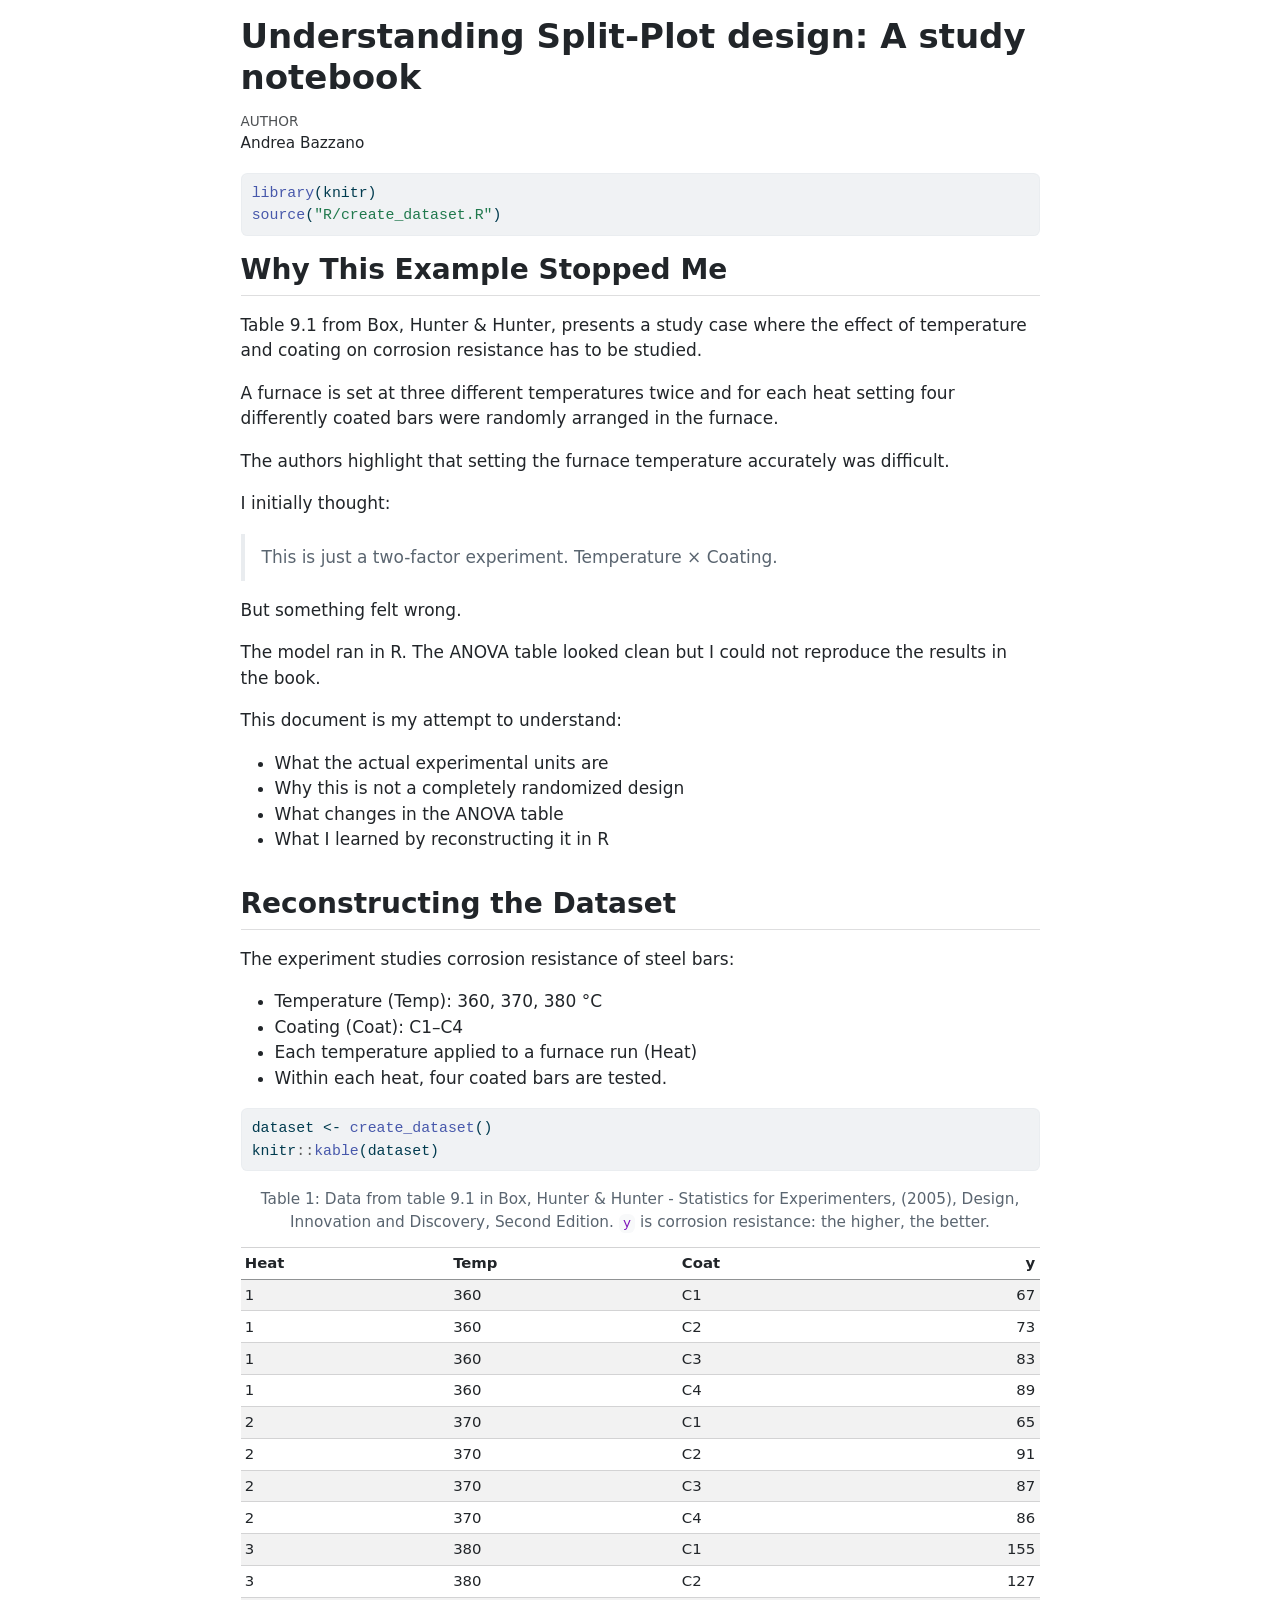
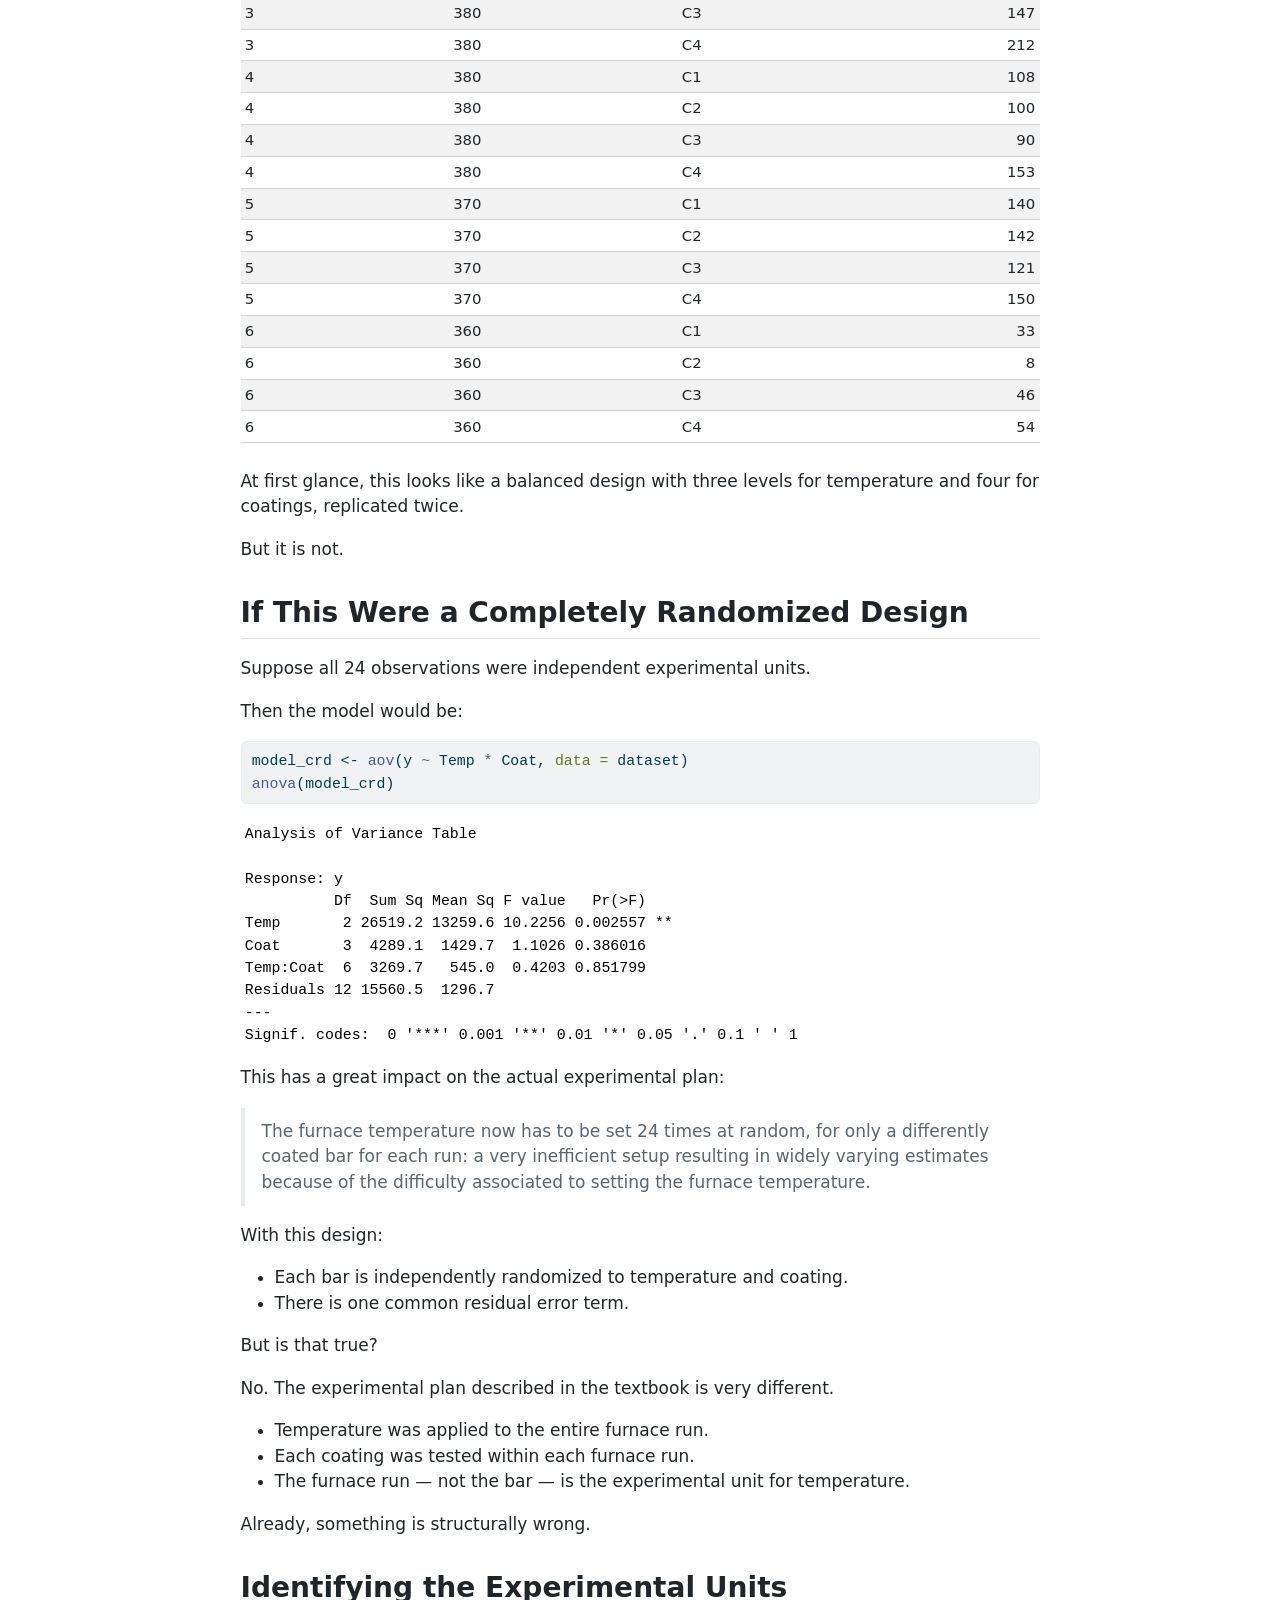
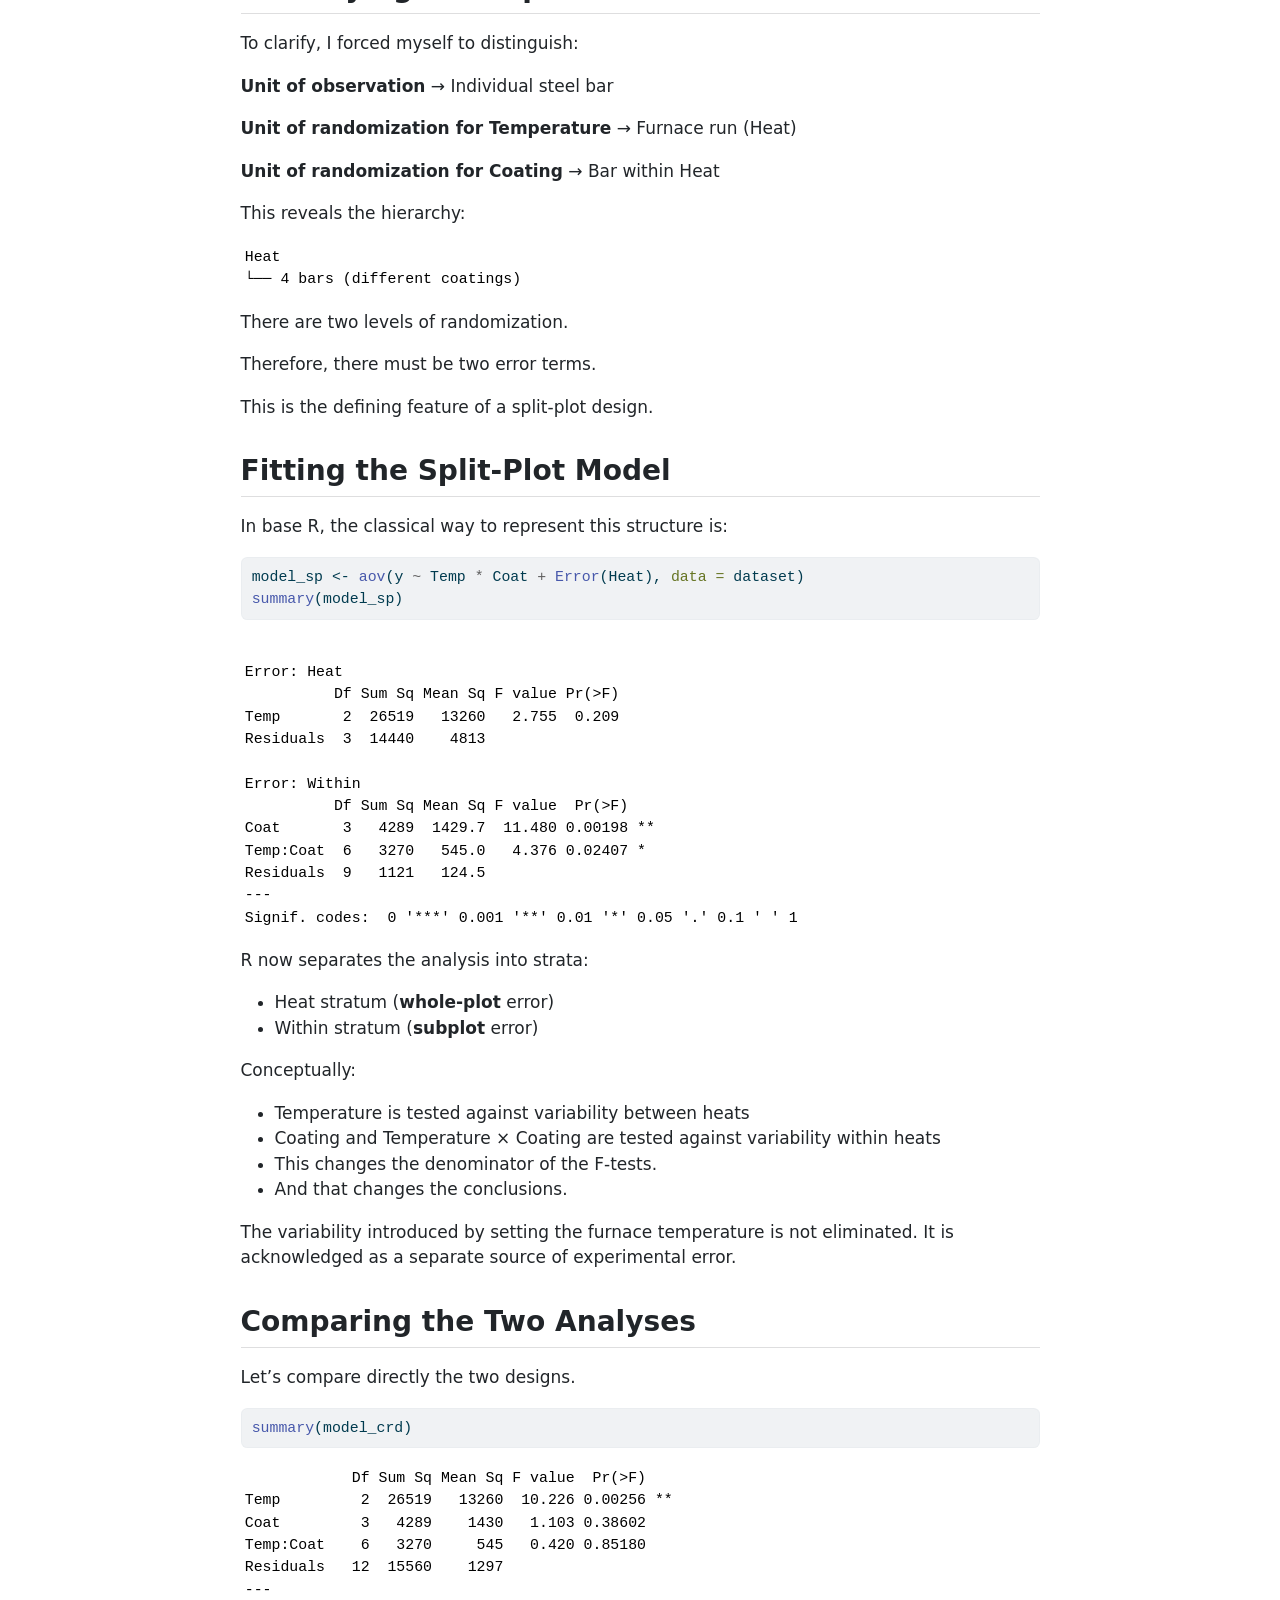
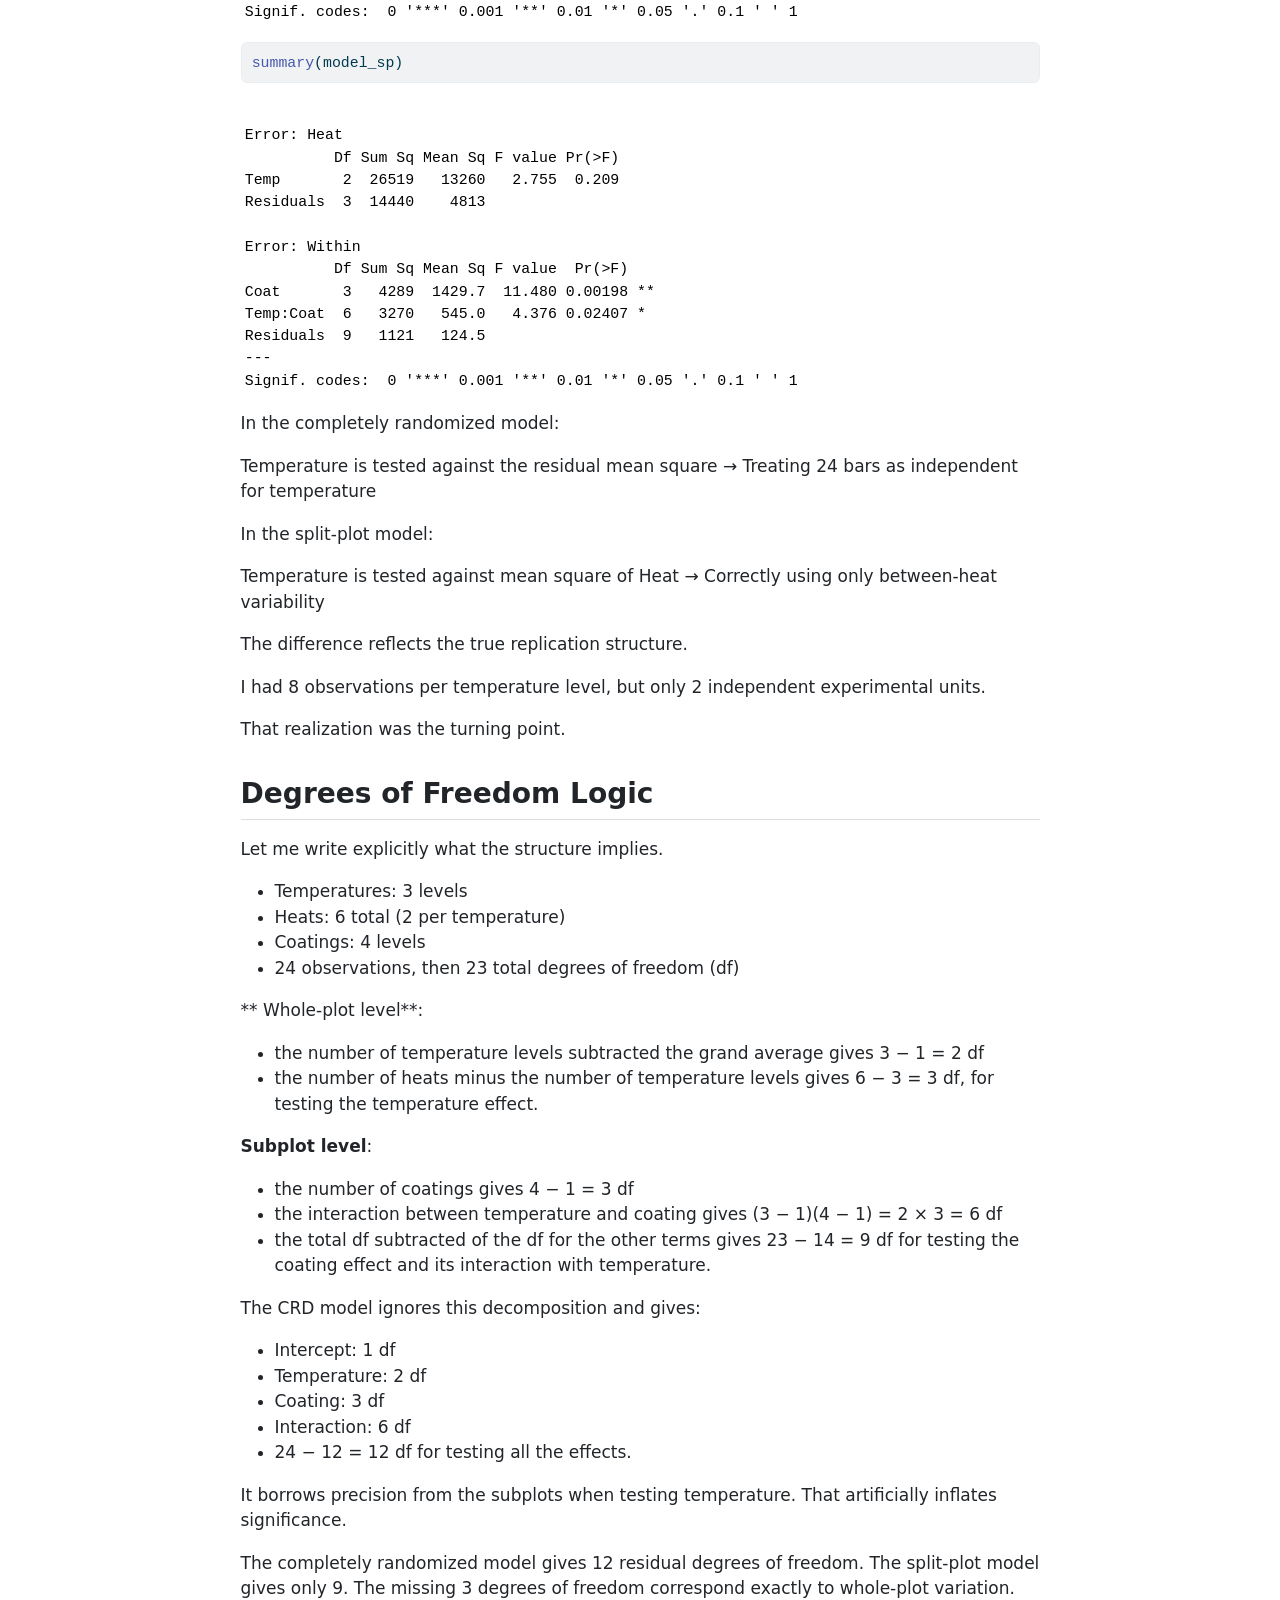
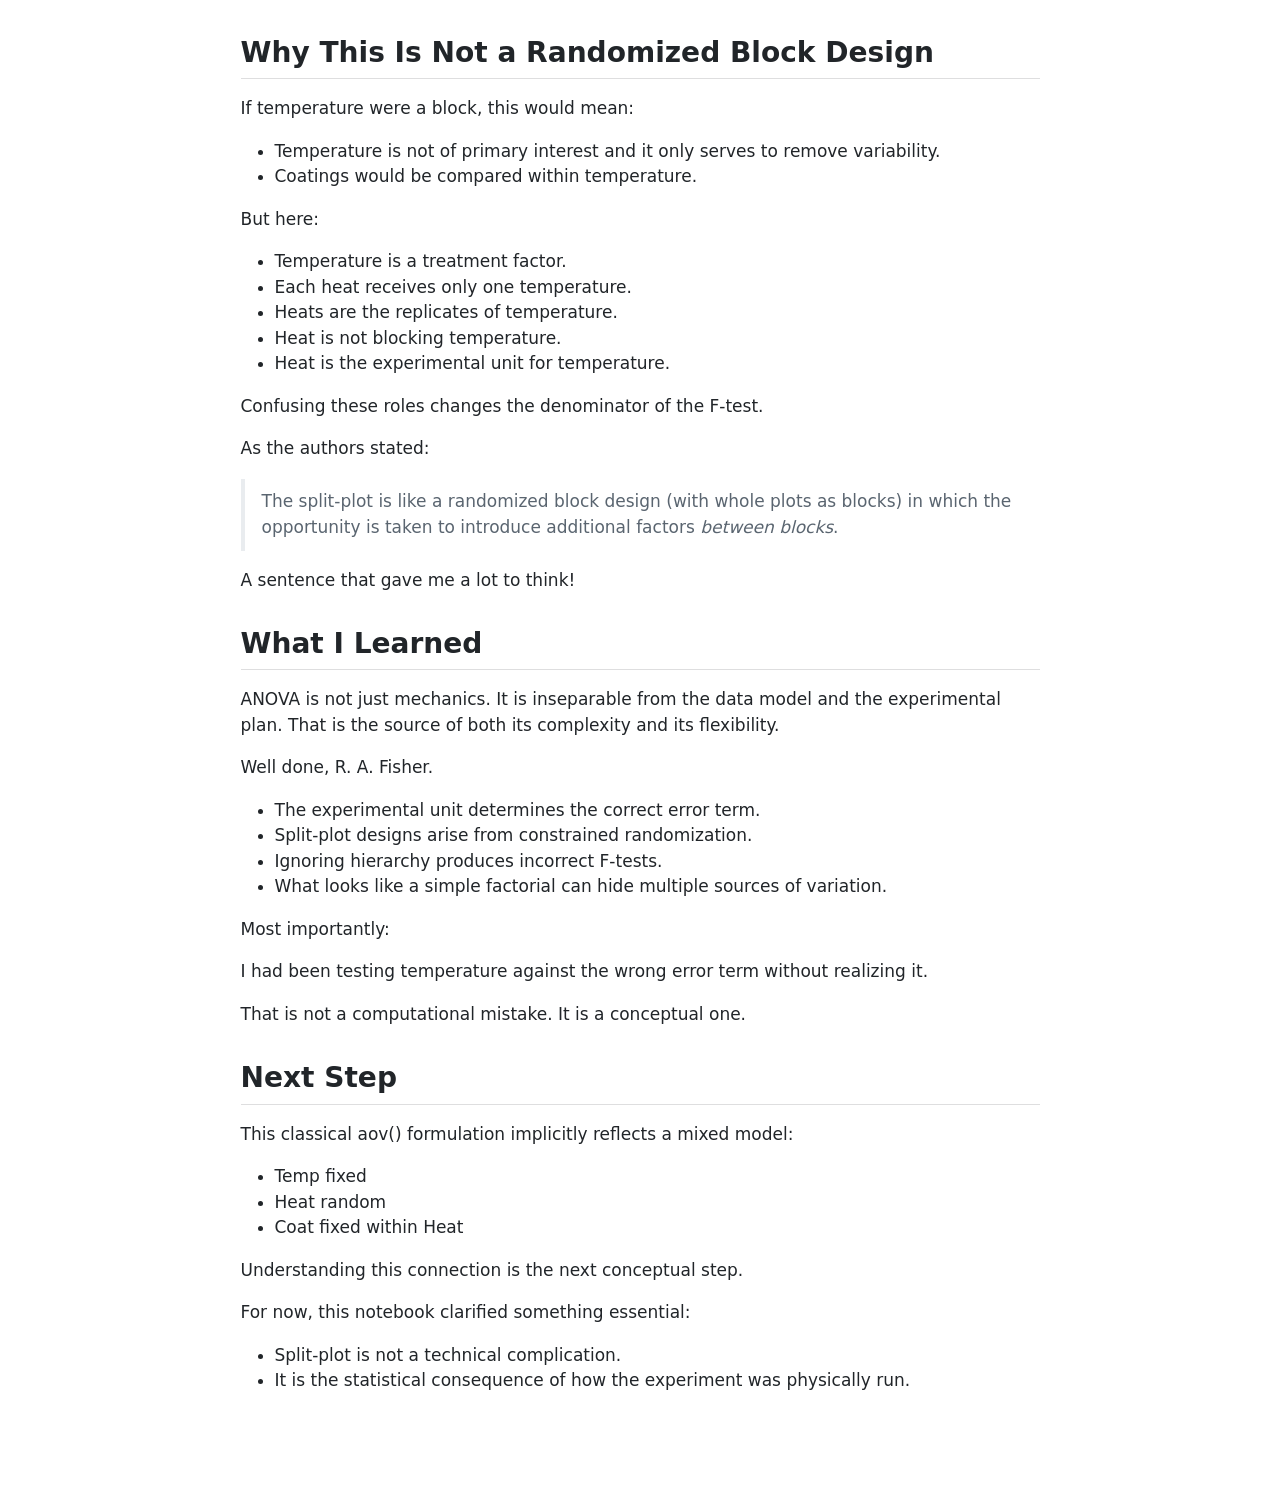
==== report.html @ 1a8d93b0 "Built site for gh-pages" ====
<!DOCTYPE html>
<html xmlns="http://www.w3.org/1999/xhtml" lang="en" xml:lang="en"><head>

<meta charset="utf-8">
<meta name="generator" content="quarto-1.7.32">

<meta name="viewport" content="width=device-width, initial-scale=1.0, user-scalable=yes">

<meta name="author" content="Andrea Bazzano">

<title>Understanding Split-Plot design: A study notebook</title>
<style>
code{white-space: pre-wrap;}
span.smallcaps{font-variant: small-caps;}
div.columns{display: flex; gap: min(4vw, 1.5em);}
div.column{flex: auto; overflow-x: auto;}
div.hanging-indent{margin-left: 1.5em; text-indent: -1.5em;}
ul.task-list{list-style: none;}
ul.task-list li input[type="checkbox"] {
  width: 0.8em;
  margin: 0 0.8em 0.2em -1em; /* quarto-specific, see https://github.com/quarto-dev/quarto-cli/issues/4556 */ 
  vertical-align: middle;
}
/* CSS for syntax highlighting */
html { -webkit-text-size-adjust: 100%; }
pre > code.sourceCode { white-space: pre; position: relative; }
pre > code.sourceCode > span { display: inline-block; line-height: 1.25; }
pre > code.sourceCode > span:empty { height: 1.2em; }
.sourceCode { overflow: visible; }
code.sourceCode > span { color: inherit; text-decoration: inherit; }
div.sourceCode { margin: 1em 0; }
pre.sourceCode { margin: 0; }
@media screen {
div.sourceCode { overflow: auto; }
}
@media print {
pre > code.sourceCode { white-space: pre-wrap; }
pre > code.sourceCode > span { text-indent: -5em; padding-left: 5em; }
}
pre.numberSource code
  { counter-reset: source-line 0; }
pre.numberSource code > span
  { position: relative; left: -4em; counter-increment: source-line; }
pre.numberSource code > span > a:first-child::before
  { content: counter(source-line);
    position: relative; left: -1em; text-align: right; vertical-align: baseline;
    border: none; display: inline-block;
    -webkit-touch-callout: none; -webkit-user-select: none;
    -khtml-user-select: none; -moz-user-select: none;
    -ms-user-select: none; user-select: none;
    padding: 0 4px; width: 4em;
  }
pre.numberSource { margin-left: 3em;  padding-left: 4px; }
div.sourceCode
  {   }
@media screen {
pre > code.sourceCode > span > a:first-child::before { text-decoration: underline; }
}
</style>


<script src="report_files/libs/clipboard/clipboard.min.js"></script>
<script src="report_files/libs/quarto-html/quarto.js" type="module"></script>
<script src="report_files/libs/quarto-html/tabsets/tabsets.js" type="module"></script>
<script src="report_files/libs/quarto-html/popper.min.js"></script>
<script src="report_files/libs/quarto-html/tippy.umd.min.js"></script>
<script src="report_files/libs/quarto-html/anchor.min.js"></script>
<link href="report_files/libs/quarto-html/tippy.css" rel="stylesheet">
<link href="report_files/libs/quarto-html/quarto-syntax-highlighting-37eea08aefeeee20ff55810ff984fec1.css" rel="stylesheet" id="quarto-text-highlighting-styles">
<script src="report_files/libs/bootstrap/bootstrap.min.js"></script>
<link href="report_files/libs/bootstrap/bootstrap-icons.css" rel="stylesheet">
<link href="report_files/libs/bootstrap/bootstrap-2d73af08e50191c404607600e6e0cdff.min.css" rel="stylesheet" append-hash="true" id="quarto-bootstrap" data-mode="light">


</head>

<body class="fullcontent quarto-light">

<div id="quarto-content" class="page-columns page-rows-contents page-layout-article">

<main class="content" id="quarto-document-content">

<header id="title-block-header" class="quarto-title-block default">
<div class="quarto-title">
<h1 class="title">Understanding Split-Plot design: A study notebook</h1>
</div>



<div class="quarto-title-meta">

    <div>
    <div class="quarto-title-meta-heading">Author</div>
    <div class="quarto-title-meta-contents">
             <p>Andrea Bazzano </p>
          </div>
  </div>
    
  
    
  </div>
  


</header>


<div class="cell">
<div class="sourceCode cell-code" id="cb1"><pre class="sourceCode r code-with-copy"><code class="sourceCode r"><span id="cb1-1"><a href="#cb1-1" aria-hidden="true" tabindex="-1"></a><span class="fu">library</span>(knitr)</span>
<span id="cb1-2"><a href="#cb1-2" aria-hidden="true" tabindex="-1"></a><span class="fu">source</span>(<span class="st">"R/create_dataset.R"</span>)</span></code><button title="Copy to Clipboard" class="code-copy-button"><i class="bi"></i></button></pre></div>
</div>
<section id="why-this-example-stopped-me" class="level2">
<h2 class="anchored" data-anchor-id="why-this-example-stopped-me">Why This Example Stopped Me</h2>
<p>Table 9.1 from Box, Hunter &amp; Hunter, presents a study case where the effect of temperature and coating on corrosion resistance has to be studied.</p>
<p>A furnace is set at three different temperatures twice and for each heat setting four differently coated bars were randomly arranged in the furnace.</p>
<p>The authors highlight that setting the furnace temperature accurately was difficult.</p>
<p>I initially thought:</p>
<blockquote class="blockquote">
<p>This is just a two-factor experiment. Temperature × Coating.</p>
</blockquote>
<p>But something felt wrong.</p>
<p>The model ran in R. The ANOVA table looked clean but I could not reproduce the results in the book.</p>
<p>This document is my attempt to understand:</p>
<ul>
<li>What the actual experimental units are</li>
<li>Why this is not a completely randomized design</li>
<li>What changes in the ANOVA table</li>
<li>What I learned by reconstructing it in R</li>
</ul>
</section>
<section id="reconstructing-the-dataset" class="level2">
<h2 class="anchored" data-anchor-id="reconstructing-the-dataset">Reconstructing the Dataset</h2>
<p>The experiment studies corrosion resistance of steel bars:</p>
<ul>
<li>Temperature (Temp): 360, 370, 380 °C</li>
<li>Coating (Coat): C1–C4</li>
<li>Each temperature applied to a furnace run (Heat)</li>
<li>Within each heat, four coated bars are tested.</li>
</ul>
<div class="cell">
<div class="sourceCode cell-code" id="cb2"><pre class="sourceCode r code-with-copy"><code class="sourceCode r"><span id="cb2-1"><a href="#cb2-1" aria-hidden="true" tabindex="-1"></a>dataset <span class="ot">&lt;-</span> <span class="fu">create_dataset</span>()</span>
<span id="cb2-2"><a href="#cb2-2" aria-hidden="true" tabindex="-1"></a>knitr<span class="sc">::</span><span class="fu">kable</span>(dataset)</span></code><button title="Copy to Clipboard" class="code-copy-button"><i class="bi"></i></button></pre></div>
<div id="tbl-dataset" class="cell quarto-float quarto-figure quarto-figure-center anchored">
<figure class="quarto-float quarto-float-tbl figure">
<figcaption class="quarto-float-caption-top quarto-float-caption quarto-float-tbl" id="tbl-dataset-caption-0ceaefa1-69ba-4598-a22c-09a6ac19f8ca">
Table&nbsp;1: Data from table 9.1 in Box, Hunter &amp; Hunter - Statistics for Experimenters, (2005), Design, Innovation and Discovery, Second Edition. <code>y</code> is corrosion resistance: the higher, the better.
</figcaption>
<div aria-describedby="tbl-dataset-caption-0ceaefa1-69ba-4598-a22c-09a6ac19f8ca">
<div class="cell-output-display">
<table class="do-not-create-environment cell caption-top table table-sm table-striped small">
<thead>
<tr class="header">
<th style="text-align: left;">Heat</th>
<th style="text-align: left;">Temp</th>
<th style="text-align: left;">Coat</th>
<th style="text-align: right;">y</th>
</tr>
</thead>
<tbody>
<tr class="odd">
<td style="text-align: left;">1</td>
<td style="text-align: left;">360</td>
<td style="text-align: left;">C1</td>
<td style="text-align: right;">67</td>
</tr>
<tr class="even">
<td style="text-align: left;">1</td>
<td style="text-align: left;">360</td>
<td style="text-align: left;">C2</td>
<td style="text-align: right;">73</td>
</tr>
<tr class="odd">
<td style="text-align: left;">1</td>
<td style="text-align: left;">360</td>
<td style="text-align: left;">C3</td>
<td style="text-align: right;">83</td>
</tr>
<tr class="even">
<td style="text-align: left;">1</td>
<td style="text-align: left;">360</td>
<td style="text-align: left;">C4</td>
<td style="text-align: right;">89</td>
</tr>
<tr class="odd">
<td style="text-align: left;">2</td>
<td style="text-align: left;">370</td>
<td style="text-align: left;">C1</td>
<td style="text-align: right;">65</td>
</tr>
<tr class="even">
<td style="text-align: left;">2</td>
<td style="text-align: left;">370</td>
<td style="text-align: left;">C2</td>
<td style="text-align: right;">91</td>
</tr>
<tr class="odd">
<td style="text-align: left;">2</td>
<td style="text-align: left;">370</td>
<td style="text-align: left;">C3</td>
<td style="text-align: right;">87</td>
</tr>
<tr class="even">
<td style="text-align: left;">2</td>
<td style="text-align: left;">370</td>
<td style="text-align: left;">C4</td>
<td style="text-align: right;">86</td>
</tr>
<tr class="odd">
<td style="text-align: left;">3</td>
<td style="text-align: left;">380</td>
<td style="text-align: left;">C1</td>
<td style="text-align: right;">155</td>
</tr>
<tr class="even">
<td style="text-align: left;">3</td>
<td style="text-align: left;">380</td>
<td style="text-align: left;">C2</td>
<td style="text-align: right;">127</td>
</tr>
<tr class="odd">
<td style="text-align: left;">3</td>
<td style="text-align: left;">380</td>
<td style="text-align: left;">C3</td>
<td style="text-align: right;">147</td>
</tr>
<tr class="even">
<td style="text-align: left;">3</td>
<td style="text-align: left;">380</td>
<td style="text-align: left;">C4</td>
<td style="text-align: right;">212</td>
</tr>
<tr class="odd">
<td style="text-align: left;">4</td>
<td style="text-align: left;">380</td>
<td style="text-align: left;">C1</td>
<td style="text-align: right;">108</td>
</tr>
<tr class="even">
<td style="text-align: left;">4</td>
<td style="text-align: left;">380</td>
<td style="text-align: left;">C2</td>
<td style="text-align: right;">100</td>
</tr>
<tr class="odd">
<td style="text-align: left;">4</td>
<td style="text-align: left;">380</td>
<td style="text-align: left;">C3</td>
<td style="text-align: right;">90</td>
</tr>
<tr class="even">
<td style="text-align: left;">4</td>
<td style="text-align: left;">380</td>
<td style="text-align: left;">C4</td>
<td style="text-align: right;">153</td>
</tr>
<tr class="odd">
<td style="text-align: left;">5</td>
<td style="text-align: left;">370</td>
<td style="text-align: left;">C1</td>
<td style="text-align: right;">140</td>
</tr>
<tr class="even">
<td style="text-align: left;">5</td>
<td style="text-align: left;">370</td>
<td style="text-align: left;">C2</td>
<td style="text-align: right;">142</td>
</tr>
<tr class="odd">
<td style="text-align: left;">5</td>
<td style="text-align: left;">370</td>
<td style="text-align: left;">C3</td>
<td style="text-align: right;">121</td>
</tr>
<tr class="even">
<td style="text-align: left;">5</td>
<td style="text-align: left;">370</td>
<td style="text-align: left;">C4</td>
<td style="text-align: right;">150</td>
</tr>
<tr class="odd">
<td style="text-align: left;">6</td>
<td style="text-align: left;">360</td>
<td style="text-align: left;">C1</td>
<td style="text-align: right;">33</td>
</tr>
<tr class="even">
<td style="text-align: left;">6</td>
<td style="text-align: left;">360</td>
<td style="text-align: left;">C2</td>
<td style="text-align: right;">8</td>
</tr>
<tr class="odd">
<td style="text-align: left;">6</td>
<td style="text-align: left;">360</td>
<td style="text-align: left;">C3</td>
<td style="text-align: right;">46</td>
</tr>
<tr class="even">
<td style="text-align: left;">6</td>
<td style="text-align: left;">360</td>
<td style="text-align: left;">C4</td>
<td style="text-align: right;">54</td>
</tr>
</tbody>
</table>
</div>
</div>
</figure>
</div>
</div>
<p>At first glance, this looks like a balanced design with three levels for temperature and four for coatings, replicated twice.</p>
<p>But it is not.</p>
</section>
<section id="if-this-were-a-completely-randomized-design" class="level2">
<h2 class="anchored" data-anchor-id="if-this-were-a-completely-randomized-design">If This Were a Completely Randomized Design</h2>
<p>Suppose all 24 observations were independent experimental units.</p>
<p>Then the model would be:</p>
<div class="cell">
<div class="sourceCode cell-code" id="cb3"><pre class="sourceCode r code-with-copy"><code class="sourceCode r"><span id="cb3-1"><a href="#cb3-1" aria-hidden="true" tabindex="-1"></a>model_crd <span class="ot">&lt;-</span> <span class="fu">aov</span>(y <span class="sc">~</span> Temp <span class="sc">*</span> Coat, <span class="at">data =</span> dataset)</span>
<span id="cb3-2"><a href="#cb3-2" aria-hidden="true" tabindex="-1"></a><span class="fu">anova</span>(model_crd)</span></code><button title="Copy to Clipboard" class="code-copy-button"><i class="bi"></i></button></pre></div>
<div class="cell-output cell-output-stdout">
<pre><code>Analysis of Variance Table

Response: y
          Df  Sum Sq Mean Sq F value   Pr(&gt;F)   
Temp       2 26519.2 13259.6 10.2256 0.002557 **
Coat       3  4289.1  1429.7  1.1026 0.386016   
Temp:Coat  6  3269.7   545.0  0.4203 0.851799   
Residuals 12 15560.5  1296.7                    
---
Signif. codes:  0 '***' 0.001 '**' 0.01 '*' 0.05 '.' 0.1 ' ' 1</code></pre>
</div>
</div>
<p>This has a great impact on the actual experimental plan:</p>
<blockquote class="blockquote">
<p>The furnace temperature now has to be set 24 times at random, for only a differently coated bar for each run: a very inefficient setup resulting in widely varying estimates because of the difficulty associated to setting the furnace temperature.</p>
</blockquote>
<p>With this design:</p>
<ul>
<li>Each bar is independently randomized to temperature and coating.</li>
<li>There is one common residual error term.</li>
</ul>
<p>But is that true?</p>
<p>No.&nbsp;The experimental plan described in the textbook is very different.</p>
<ul>
<li>Temperature was applied to the entire furnace run.</li>
<li>Each coating was tested within each furnace run.</li>
<li>The furnace run — not the bar — is the experimental unit for temperature.</li>
</ul>
<p>Already, something is structurally wrong.</p>
</section>
<section id="identifying-the-experimental-units" class="level2">
<h2 class="anchored" data-anchor-id="identifying-the-experimental-units">Identifying the Experimental Units</h2>
<p>To clarify, I forced myself to distinguish:</p>
<p><strong>Unit of observation</strong> → Individual steel bar</p>
<p><strong>Unit of randomization for Temperature</strong> → Furnace run (Heat)</p>
<p><strong>Unit of randomization for Coating</strong> → Bar within Heat</p>
<p>This reveals the hierarchy:</p>
<pre><code>Heat
└── 4 bars (different coatings)</code></pre>
<p>There are two levels of randomization.</p>
<p>Therefore, there must be two error terms.</p>
<p>This is the defining feature of a split-plot design.</p>
</section>
<section id="fitting-the-split-plot-model" class="level2">
<h2 class="anchored" data-anchor-id="fitting-the-split-plot-model">Fitting the Split-Plot Model</h2>
<p>In base R, the classical way to represent this structure is:</p>
<div class="cell">
<div class="sourceCode cell-code" id="cb6"><pre class="sourceCode r code-with-copy"><code class="sourceCode r"><span id="cb6-1"><a href="#cb6-1" aria-hidden="true" tabindex="-1"></a>model_sp <span class="ot">&lt;-</span> <span class="fu">aov</span>(y <span class="sc">~</span> Temp <span class="sc">*</span> Coat <span class="sc">+</span> <span class="fu">Error</span>(Heat), <span class="at">data =</span> dataset)</span>
<span id="cb6-2"><a href="#cb6-2" aria-hidden="true" tabindex="-1"></a><span class="fu">summary</span>(model_sp)</span></code><button title="Copy to Clipboard" class="code-copy-button"><i class="bi"></i></button></pre></div>
<div class="cell-output cell-output-stdout">
<pre><code>
Error: Heat
          Df Sum Sq Mean Sq F value Pr(&gt;F)
Temp       2  26519   13260   2.755  0.209
Residuals  3  14440    4813               

Error: Within
          Df Sum Sq Mean Sq F value  Pr(&gt;F)   
Coat       3   4289  1429.7  11.480 0.00198 **
Temp:Coat  6   3270   545.0   4.376 0.02407 * 
Residuals  9   1121   124.5                   
---
Signif. codes:  0 '***' 0.001 '**' 0.01 '*' 0.05 '.' 0.1 ' ' 1</code></pre>
</div>
</div>
<p>R now separates the analysis into strata:</p>
<ul>
<li>Heat stratum (<strong>whole-plot</strong> error)</li>
<li>Within stratum (<strong>subplot</strong> error)</li>
</ul>
<p>Conceptually:</p>
<ul>
<li>Temperature is tested against variability between heats</li>
<li>Coating and Temperature × Coating are tested against variability within heats</li>
<li>This changes the denominator of the F-tests.</li>
<li>And that changes the conclusions.</li>
</ul>
<p>The variability introduced by setting the furnace temperature is not eliminated. It is acknowledged as a separate source of experimental error.</p>
</section>
<section id="comparing-the-two-analyses" class="level2">
<h2 class="anchored" data-anchor-id="comparing-the-two-analyses">Comparing the Two Analyses</h2>
<p>Let’s compare directly the two designs.</p>
<div class="cell">
<div class="sourceCode cell-code" id="cb8"><pre class="sourceCode r code-with-copy"><code class="sourceCode r"><span id="cb8-1"><a href="#cb8-1" aria-hidden="true" tabindex="-1"></a><span class="fu">summary</span>(model_crd)</span></code><button title="Copy to Clipboard" class="code-copy-button"><i class="bi"></i></button></pre></div>
<div class="cell-output cell-output-stdout">
<pre><code>            Df Sum Sq Mean Sq F value  Pr(&gt;F)   
Temp         2  26519   13260  10.226 0.00256 **
Coat         3   4289    1430   1.103 0.38602   
Temp:Coat    6   3270     545   0.420 0.85180   
Residuals   12  15560    1297                   
---
Signif. codes:  0 '***' 0.001 '**' 0.01 '*' 0.05 '.' 0.1 ' ' 1</code></pre>
</div>
<div class="sourceCode cell-code" id="cb10"><pre class="sourceCode r code-with-copy"><code class="sourceCode r"><span id="cb10-1"><a href="#cb10-1" aria-hidden="true" tabindex="-1"></a><span class="fu">summary</span>(model_sp)</span></code><button title="Copy to Clipboard" class="code-copy-button"><i class="bi"></i></button></pre></div>
<div class="cell-output cell-output-stdout">
<pre><code>
Error: Heat
          Df Sum Sq Mean Sq F value Pr(&gt;F)
Temp       2  26519   13260   2.755  0.209
Residuals  3  14440    4813               

Error: Within
          Df Sum Sq Mean Sq F value  Pr(&gt;F)   
Coat       3   4289  1429.7  11.480 0.00198 **
Temp:Coat  6   3270   545.0   4.376 0.02407 * 
Residuals  9   1121   124.5                   
---
Signif. codes:  0 '***' 0.001 '**' 0.01 '*' 0.05 '.' 0.1 ' ' 1</code></pre>
</div>
</div>
<p>In the completely randomized model:</p>
<p>Temperature is tested against the residual mean square → Treating 24 bars as independent for temperature</p>
<p>In the split-plot model:</p>
<p>Temperature is tested against mean square of Heat → Correctly using only between-heat variability</p>
<p>The difference reflects the true replication structure.</p>
<p>I had 8 observations per temperature level, but only 2 independent experimental units.</p>
<p>That realization was the turning point.</p>
</section>
<section id="degrees-of-freedom-logic" class="level2">
<h2 class="anchored" data-anchor-id="degrees-of-freedom-logic">Degrees of Freedom Logic</h2>
<p>Let me write explicitly what the structure implies.</p>
<ul>
<li>Temperatures: 3 levels</li>
<li>Heats: 6 total (2 per temperature)</li>
<li>Coatings: 4 levels</li>
<li>24 observations, then 23 total degrees of freedom (df)</li>
</ul>
<p>** Whole-plot level**:</p>
<ul>
<li>the number of temperature levels subtracted the grand average gives 3 − 1 = 2 df</li>
<li>the number of heats minus the number of temperature levels gives 6 − 3 = 3 df, for testing the temperature effect.</li>
</ul>
<p><strong>Subplot level</strong>:</p>
<ul>
<li>the number of coatings gives 4 − 1 = 3 df</li>
<li>the interaction between temperature and coating gives (3 − 1)(4 − 1) = 2 × 3 = 6 df</li>
<li>the total df subtracted of the df for the other terms gives 23 − 14 = 9 df for testing the coating effect and its interaction with temperature.</li>
</ul>
<p>The CRD model ignores this decomposition and gives:</p>
<ul>
<li>Intercept: 1 df</li>
<li>Temperature: 2 df</li>
<li>Coating: 3 df</li>
<li>Interaction: 6 df</li>
<li>24 − 12 = 12 df for testing all the effects.</li>
</ul>
<p>It borrows precision from the subplots when testing temperature. That artificially inflates significance.</p>
<p>The completely randomized model gives 12 residual degrees of freedom. The split-plot model gives only 9. The missing 3 degrees of freedom correspond exactly to whole-plot variation.</p>
</section>
<section id="why-this-is-not-a-randomized-block-design" class="level2">
<h2 class="anchored" data-anchor-id="why-this-is-not-a-randomized-block-design">Why This Is Not a Randomized Block Design</h2>
<p>If temperature were a block, this would mean:</p>
<ul>
<li>Temperature is not of primary interest and it only serves to remove variability.</li>
<li>Coatings would be compared within temperature.</li>
</ul>
<p>But here:</p>
<ul>
<li>Temperature is a treatment factor.</li>
<li>Each heat receives only one temperature.</li>
<li>Heats are the replicates of temperature.</li>
<li>Heat is not blocking temperature.</li>
<li>Heat is the experimental unit for temperature.</li>
</ul>
<p>Confusing these roles changes the denominator of the F-test.</p>
<p>As the authors stated:</p>
<blockquote class="blockquote">
<p>The split-plot is like a randomized block design (with whole plots as blocks) in which the opportunity is taken to introduce additional factors <em>between blocks</em>.</p>
</blockquote>
<p>A sentence that gave me a lot to think!</p>
</section>
<section id="what-i-learned" class="level2">
<h2 class="anchored" data-anchor-id="what-i-learned">What I Learned</h2>
<p>ANOVA is not just mechanics. It is inseparable from the data model and the experimental plan. That is the source of both its complexity and its flexibility.</p>
<p>Well done, R. A. Fisher.</p>
<ul>
<li>The experimental unit determines the correct error term.</li>
<li>Split-plot designs arise from constrained randomization.</li>
<li>Ignoring hierarchy produces incorrect F-tests.</li>
<li>What looks like a simple factorial can hide multiple sources of variation.</li>
</ul>
<p>Most importantly:</p>
<p>I had been testing temperature against the wrong error term without realizing it.</p>
<p>That is not a computational mistake. It is a conceptual one.</p>
</section>
<section id="next-step" class="level2">
<h2 class="anchored" data-anchor-id="next-step">Next Step</h2>
<p>This classical aov() formulation implicitly reflects a mixed model:</p>
<ul>
<li>Temp fixed</li>
<li>Heat random</li>
<li>Coat fixed within Heat</li>
</ul>
<p>Understanding this connection is the next conceptual step.</p>
<p>For now, this notebook clarified something essential:</p>
<ul>
<li>Split-plot is not a technical complication.</li>
<li>It is the statistical consequence of how the experiment was physically run.</li>
</ul>
</section>

</main>
<!-- /main column -->
<script id="quarto-html-after-body" type="application/javascript">
  window.document.addEventListener("DOMContentLoaded", function (event) {
    const icon = "";
    const anchorJS = new window.AnchorJS();
    anchorJS.options = {
      placement: 'right',
      icon: icon
    };
    anchorJS.add('.anchored');
    const isCodeAnnotation = (el) => {
      for (const clz of el.classList) {
        if (clz.startsWith('code-annotation-')) {                     
          return true;
        }
      }
      return false;
    }
    const onCopySuccess = function(e) {
      // button target
      const button = e.trigger;
      // don't keep focus
      button.blur();
      // flash "checked"
      button.classList.add('code-copy-button-checked');
      var currentTitle = button.getAttribute("title");
      button.setAttribute("title", "Copied!");
      let tooltip;
      if (window.bootstrap) {
        button.setAttribute("data-bs-toggle", "tooltip");
        button.setAttribute("data-bs-placement", "left");
        button.setAttribute("data-bs-title", "Copied!");
        tooltip = new bootstrap.Tooltip(button, 
          { trigger: "manual", 
            customClass: "code-copy-button-tooltip",
            offset: [0, -8]});
        tooltip.show();    
      }
      setTimeout(function() {
        if (tooltip) {
          tooltip.hide();
          button.removeAttribute("data-bs-title");
          button.removeAttribute("data-bs-toggle");
          button.removeAttribute("data-bs-placement");
        }
        button.setAttribute("title", currentTitle);
        button.classList.remove('code-copy-button-checked');
      }, 1000);
      // clear code selection
      e.clearSelection();
    }
    const getTextToCopy = function(trigger) {
        const codeEl = trigger.previousElementSibling.cloneNode(true);
        for (const childEl of codeEl.children) {
          if (isCodeAnnotation(childEl)) {
            childEl.remove();
          }
        }
        return codeEl.innerText;
    }
    const clipboard = new window.ClipboardJS('.code-copy-button:not([data-in-quarto-modal])', {
      text: getTextToCopy
    });
    clipboard.on('success', onCopySuccess);
    if (window.document.getElementById('quarto-embedded-source-code-modal')) {
      const clipboardModal = new window.ClipboardJS('.code-copy-button[data-in-quarto-modal]', {
        text: getTextToCopy,
        container: window.document.getElementById('quarto-embedded-source-code-modal')
      });
      clipboardModal.on('success', onCopySuccess);
    }
      var localhostRegex = new RegExp(/^(?:http|https):\/\/localhost\:?[0-9]*\//);
      var mailtoRegex = new RegExp(/^mailto:/);
        var filterRegex = new RegExp('/' + window.location.host + '/');
      var isInternal = (href) => {
          return filterRegex.test(href) || localhostRegex.test(href) || mailtoRegex.test(href);
      }
      // Inspect non-navigation links and adorn them if external
     var links = window.document.querySelectorAll('a[href]:not(.nav-link):not(.navbar-brand):not(.toc-action):not(.sidebar-link):not(.sidebar-item-toggle):not(.pagination-link):not(.no-external):not([aria-hidden]):not(.dropdown-item):not(.quarto-navigation-tool):not(.about-link)');
      for (var i=0; i<links.length; i++) {
        const link = links[i];
        if (!isInternal(link.href)) {
          // undo the damage that might have been done by quarto-nav.js in the case of
          // links that we want to consider external
          if (link.dataset.originalHref !== undefined) {
            link.href = link.dataset.originalHref;
          }
        }
      }
    function tippyHover(el, contentFn, onTriggerFn, onUntriggerFn) {
      const config = {
        allowHTML: true,
        maxWidth: 500,
        delay: 100,
        arrow: false,
        appendTo: function(el) {
            return el.parentElement;
        },
        interactive: true,
        interactiveBorder: 10,
        theme: 'quarto',
        placement: 'bottom-start',
      };
      if (contentFn) {
        config.content = contentFn;
      }
      if (onTriggerFn) {
        config.onTrigger = onTriggerFn;
      }
      if (onUntriggerFn) {
        config.onUntrigger = onUntriggerFn;
      }
      window.tippy(el, config); 
    }
    const noterefs = window.document.querySelectorAll('a[role="doc-noteref"]');
    for (var i=0; i<noterefs.length; i++) {
      const ref = noterefs[i];
      tippyHover(ref, function() {
        // use id or data attribute instead here
        let href = ref.getAttribute('data-footnote-href') || ref.getAttribute('href');
        try { href = new URL(href).hash; } catch {}
        const id = href.replace(/^#\/?/, "");
        const note = window.document.getElementById(id);
        if (note) {
          return note.innerHTML;
        } else {
          return "";
        }
      });
    }
    const xrefs = window.document.querySelectorAll('a.quarto-xref');
    const processXRef = (id, note) => {
      // Strip column container classes
      const stripColumnClz = (el) => {
        el.classList.remove("page-full", "page-columns");
        if (el.children) {
          for (const child of el.children) {
            stripColumnClz(child);
          }
        }
      }
      stripColumnClz(note)
      if (id === null || id.startsWith('sec-')) {
        // Special case sections, only their first couple elements
        const container = document.createElement("div");
        if (note.children && note.children.length > 2) {
          container.appendChild(note.children[0].cloneNode(true));
          for (let i = 1; i < note.children.length; i++) {
            const child = note.children[i];
            if (child.tagName === "P" && child.innerText === "") {
              continue;
            } else {
              container.appendChild(child.cloneNode(true));
              break;
            }
          }
          if (window.Quarto?.typesetMath) {
            window.Quarto.typesetMath(container);
          }
          return container.innerHTML
        } else {
          if (window.Quarto?.typesetMath) {
            window.Quarto.typesetMath(note);
          }
          return note.innerHTML;
        }
      } else {
        // Remove any anchor links if they are present
        const anchorLink = note.querySelector('a.anchorjs-link');
        if (anchorLink) {
          anchorLink.remove();
        }
        if (window.Quarto?.typesetMath) {
          window.Quarto.typesetMath(note);
        }
        if (note.classList.contains("callout")) {
          return note.outerHTML;
        } else {
          return note.innerHTML;
        }
      }
    }
    for (var i=0; i<xrefs.length; i++) {
      const xref = xrefs[i];
      tippyHover(xref, undefined, function(instance) {
        instance.disable();
        let url = xref.getAttribute('href');
        let hash = undefined; 
        if (url.startsWith('#')) {
          hash = url;
        } else {
          try { hash = new URL(url).hash; } catch {}
        }
        if (hash) {
          const id = hash.replace(/^#\/?/, "");
          const note = window.document.getElementById(id);
          if (note !== null) {
            try {
              const html = processXRef(id, note.cloneNode(true));
              instance.setContent(html);
            } finally {
              instance.enable();
              instance.show();
            }
          } else {
            // See if we can fetch this
            fetch(url.split('#')[0])
            .then(res => res.text())
            .then(html => {
              const parser = new DOMParser();
              const htmlDoc = parser.parseFromString(html, "text/html");
              const note = htmlDoc.getElementById(id);
              if (note !== null) {
                const html = processXRef(id, note);
                instance.setContent(html);
              } 
            }).finally(() => {
              instance.enable();
              instance.show();
            });
          }
        } else {
          // See if we can fetch a full url (with no hash to target)
          // This is a special case and we should probably do some content thinning / targeting
          fetch(url)
          .then(res => res.text())
          .then(html => {
            const parser = new DOMParser();
            const htmlDoc = parser.parseFromString(html, "text/html");
            const note = htmlDoc.querySelector('main.content');
            if (note !== null) {
              // This should only happen for chapter cross references
              // (since there is no id in the URL)
              // remove the first header
              if (note.children.length > 0 && note.children[0].tagName === "HEADER") {
                note.children[0].remove();
              }
              const html = processXRef(null, note);
              instance.setContent(html);
            } 
          }).finally(() => {
            instance.enable();
            instance.show();
          });
        }
      }, function(instance) {
      });
    }
        let selectedAnnoteEl;
        const selectorForAnnotation = ( cell, annotation) => {
          let cellAttr = 'data-code-cell="' + cell + '"';
          let lineAttr = 'data-code-annotation="' +  annotation + '"';
          const selector = 'span[' + cellAttr + '][' + lineAttr + ']';
          return selector;
        }
        const selectCodeLines = (annoteEl) => {
          const doc = window.document;
          const targetCell = annoteEl.getAttribute("data-target-cell");
          const targetAnnotation = annoteEl.getAttribute("data-target-annotation");
          const annoteSpan = window.document.querySelector(selectorForAnnotation(targetCell, targetAnnotation));
          const lines = annoteSpan.getAttribute("data-code-lines").split(",");
          const lineIds = lines.map((line) => {
            return targetCell + "-" + line;
          })
          let top = null;
          let height = null;
          let parent = null;
          if (lineIds.length > 0) {
              //compute the position of the single el (top and bottom and make a div)
              const el = window.document.getElementById(lineIds[0]);
              top = el.offsetTop;
              height = el.offsetHeight;
              parent = el.parentElement.parentElement;
            if (lineIds.length > 1) {
              const lastEl = window.document.getElementById(lineIds[lineIds.length - 1]);
              const bottom = lastEl.offsetTop + lastEl.offsetHeight;
              height = bottom - top;
            }
            if (top !== null && height !== null && parent !== null) {
              // cook up a div (if necessary) and position it 
              let div = window.document.getElementById("code-annotation-line-highlight");
              if (div === null) {
                div = window.document.createElement("div");
                div.setAttribute("id", "code-annotation-line-highlight");
                div.style.position = 'absolute';
                parent.appendChild(div);
              }
              div.style.top = top - 2 + "px";
              div.style.height = height + 4 + "px";
              div.style.left = 0;
              let gutterDiv = window.document.getElementById("code-annotation-line-highlight-gutter");
              if (gutterDiv === null) {
                gutterDiv = window.document.createElement("div");
                gutterDiv.setAttribute("id", "code-annotation-line-highlight-gutter");
                gutterDiv.style.position = 'absolute';
                const codeCell = window.document.getElementById(targetCell);
                const gutter = codeCell.querySelector('.code-annotation-gutter');
                gutter.appendChild(gutterDiv);
              }
              gutterDiv.style.top = top - 2 + "px";
              gutterDiv.style.height = height + 4 + "px";
            }
            selectedAnnoteEl = annoteEl;
          }
        };
        const unselectCodeLines = () => {
          const elementsIds = ["code-annotation-line-highlight", "code-annotation-line-highlight-gutter"];
          elementsIds.forEach((elId) => {
            const div = window.document.getElementById(elId);
            if (div) {
              div.remove();
            }
          });
          selectedAnnoteEl = undefined;
        };
          // Handle positioning of the toggle
      window.addEventListener(
        "resize",
        throttle(() => {
          elRect = undefined;
          if (selectedAnnoteEl) {
            selectCodeLines(selectedAnnoteEl);
          }
        }, 10)
      );
      function throttle(fn, ms) {
      let throttle = false;
      let timer;
        return (...args) => {
          if(!throttle) { // first call gets through
              fn.apply(this, args);
              throttle = true;
          } else { // all the others get throttled
              if(timer) clearTimeout(timer); // cancel #2
              timer = setTimeout(() => {
                fn.apply(this, args);
                timer = throttle = false;
              }, ms);
          }
        };
      }
        // Attach click handler to the DT
        const annoteDls = window.document.querySelectorAll('dt[data-target-cell]');
        for (const annoteDlNode of annoteDls) {
          annoteDlNode.addEventListener('click', (event) => {
            const clickedEl = event.target;
            if (clickedEl !== selectedAnnoteEl) {
              unselectCodeLines();
              const activeEl = window.document.querySelector('dt[data-target-cell].code-annotation-active');
              if (activeEl) {
                activeEl.classList.remove('code-annotation-active');
              }
              selectCodeLines(clickedEl);
              clickedEl.classList.add('code-annotation-active');
            } else {
              // Unselect the line
              unselectCodeLines();
              clickedEl.classList.remove('code-annotation-active');
            }
          });
        }
    const findCites = (el) => {
      const parentEl = el.parentElement;
      if (parentEl) {
        const cites = parentEl.dataset.cites;
        if (cites) {
          return {
            el,
            cites: cites.split(' ')
          };
        } else {
          return findCites(el.parentElement)
        }
      } else {
        return undefined;
      }
    };
    var bibliorefs = window.document.querySelectorAll('a[role="doc-biblioref"]');
    for (var i=0; i<bibliorefs.length; i++) {
      const ref = bibliorefs[i];
      const citeInfo = findCites(ref);
      if (citeInfo) {
        tippyHover(citeInfo.el, function() {
          var popup = window.document.createElement('div');
          citeInfo.cites.forEach(function(cite) {
            var citeDiv = window.document.createElement('div');
            citeDiv.classList.add('hanging-indent');
            citeDiv.classList.add('csl-entry');
            var biblioDiv = window.document.getElementById('ref-' + cite);
            if (biblioDiv) {
              citeDiv.innerHTML = biblioDiv.innerHTML;
            }
            popup.appendChild(citeDiv);
          });
          return popup.innerHTML;
        });
      }
    }
  });
  </script>
</div> <!-- /content -->




</body></html>
---- report_files/libs/quarto-html/tippy.css ----
.tippy-box[data-animation=fade][data-state=hidden]{opacity:0}[data-tippy-root]{max-width:calc(100vw - 10px)}.tippy-box{position:relative;background-color:#333;color:#fff;border-radius:4px;font-size:14px;line-height:1.4;white-space:normal;outline:0;transition-property:transform,visibility,opacity}.tippy-box[data-placement^=top]>.tippy-arrow{bottom:0}.tippy-box[data-placement^=top]>.tippy-arrow:before{bottom:-7px;left:0;border-width:8px 8px 0;border-top-color:initial;transform-origin:center top}.tippy-box[data-placement^=bottom]>.tippy-arrow{top:0}.tippy-box[data-placement^=bottom]>.tippy-arrow:before{top:-7px;left:0;border-width:0 8px 8px;border-bottom-color:initial;transform-origin:center bottom}.tippy-box[data-placement^=left]>.tippy-arrow{right:0}.tippy-box[data-placement^=left]>.tippy-arrow:before{border-width:8px 0 8px 8px;border-left-color:initial;right:-7px;transform-origin:center left}.tippy-box[data-placement^=right]>.tippy-arrow{left:0}.tippy-box[data-placement^=right]>.tippy-arrow:before{left:-7px;border-width:8px 8px 8px 0;border-right-color:initial;transform-origin:center right}.tippy-box[data-inertia][data-state=visible]{transition-timing-function:cubic-bezier(.54,1.5,.38,1.11)}.tippy-arrow{width:16px;height:16px;color:#333}.tippy-arrow:before{content:"";position:absolute;border-color:transparent;border-style:solid}.tippy-content{position:relative;padding:5px 9px;z-index:1}
---- report_files/libs/quarto-html/quarto-syntax-highlighting-37eea08aefeeee20ff55810ff984fec1.css ----
/* quarto syntax highlight colors */
:root {
  --quarto-hl-ot-color: #003B4F;
  --quarto-hl-at-color: #657422;
  --quarto-hl-ss-color: #20794D;
  --quarto-hl-an-color: #5E5E5E;
  --quarto-hl-fu-color: #4758AB;
  --quarto-hl-st-color: #20794D;
  --quarto-hl-cf-color: #003B4F;
  --quarto-hl-op-color: #5E5E5E;
  --quarto-hl-er-color: #AD0000;
  --quarto-hl-bn-color: #AD0000;
  --quarto-hl-al-color: #AD0000;
  --quarto-hl-va-color: #111111;
  --quarto-hl-bu-color: inherit;
  --quarto-hl-ex-color: inherit;
  --quarto-hl-pp-color: #AD0000;
  --quarto-hl-in-color: #5E5E5E;
  --quarto-hl-vs-color: #20794D;
  --quarto-hl-wa-color: #5E5E5E;
  --quarto-hl-do-color: #5E5E5E;
  --quarto-hl-im-color: #00769E;
  --quarto-hl-ch-color: #20794D;
  --quarto-hl-dt-color: #AD0000;
  --quarto-hl-fl-color: #AD0000;
  --quarto-hl-co-color: #5E5E5E;
  --quarto-hl-cv-color: #5E5E5E;
  --quarto-hl-cn-color: #8f5902;
  --quarto-hl-sc-color: #5E5E5E;
  --quarto-hl-dv-color: #AD0000;
  --quarto-hl-kw-color: #003B4F;
}

/* other quarto variables */
:root {
  --quarto-font-monospace: SFMono-Regular, Menlo, Monaco, Consolas, "Liberation Mono", "Courier New", monospace;
}

/* syntax highlight based on Pandoc's rules */
pre > code.sourceCode > span {
  color: #003B4F;
}

code.sourceCode > span {
  color: #003B4F;
}

div.sourceCode,
div.sourceCode pre.sourceCode {
  color: #003B4F;
}

/* Normal */
code span {
  color: #003B4F;
}

/* Alert */
code span.al {
  color: #AD0000;
  font-style: inherit;
}

/* Annotation */
code span.an {
  color: #5E5E5E;
  font-style: inherit;
}

/* Attribute */
code span.at {
  color: #657422;
  font-style: inherit;
}

/* BaseN */
code span.bn {
  color: #AD0000;
  font-style: inherit;
}

/* BuiltIn */
code span.bu {
  font-style: inherit;
}

/* ControlFlow */
code span.cf {
  color: #003B4F;
  font-weight: bold;
  font-style: inherit;
}

/* Char */
code span.ch {
  color: #20794D;
  font-style: inherit;
}

/* Constant */
code span.cn {
  color: #8f5902;
  font-style: inherit;
}

/* Comment */
code span.co {
  color: #5E5E5E;
  font-style: inherit;
}

/* CommentVar */
code span.cv {
  color: #5E5E5E;
  font-style: italic;
}

/* Documentation */
code span.do {
  color: #5E5E5E;
  font-style: italic;
}

/* DataType */
code span.dt {
  color: #AD0000;
  font-style: inherit;
}

/* DecVal */
code span.dv {
  color: #AD0000;
  font-style: inherit;
}

/* Error */
code span.er {
  color: #AD0000;
  font-style: inherit;
}

/* Extension */
code span.ex {
  font-style: inherit;
}

/* Float */
code span.fl {
  color: #AD0000;
  font-style: inherit;
}

/* Function */
code span.fu {
  color: #4758AB;
  font-style: inherit;
}

/* Import */
code span.im {
  color: #00769E;
  font-style: inherit;
}

/* Information */
code span.in {
  color: #5E5E5E;
  font-style: inherit;
}

/* Keyword */
code span.kw {
  color: #003B4F;
  font-weight: bold;
  font-style: inherit;
}

/* Operator */
code span.op {
  color: #5E5E5E;
  font-style: inherit;
}

/* Other */
code span.ot {
  color: #003B4F;
  font-style: inherit;
}

/* Preprocessor */
code span.pp {
  color: #AD0000;
  font-style: inherit;
}

/* SpecialChar */
code span.sc {
  color: #5E5E5E;
  font-style: inherit;
}

/* SpecialString */
code span.ss {
  color: #20794D;
  font-style: inherit;
}

/* String */
code span.st {
  color: #20794D;
  font-style: inherit;
}

/* Variable */
code span.va {
  color: #111111;
  font-style: inherit;
}

/* VerbatimString */
code span.vs {
  color: #20794D;
  font-style: inherit;
}

/* Warning */
code span.wa {
  color: #5E5E5E;
  font-style: italic;
}

.prevent-inlining {
  content: "</";
}

/*# sourceMappingURL=27d3d809615f7771493d095567f04340.css.map */
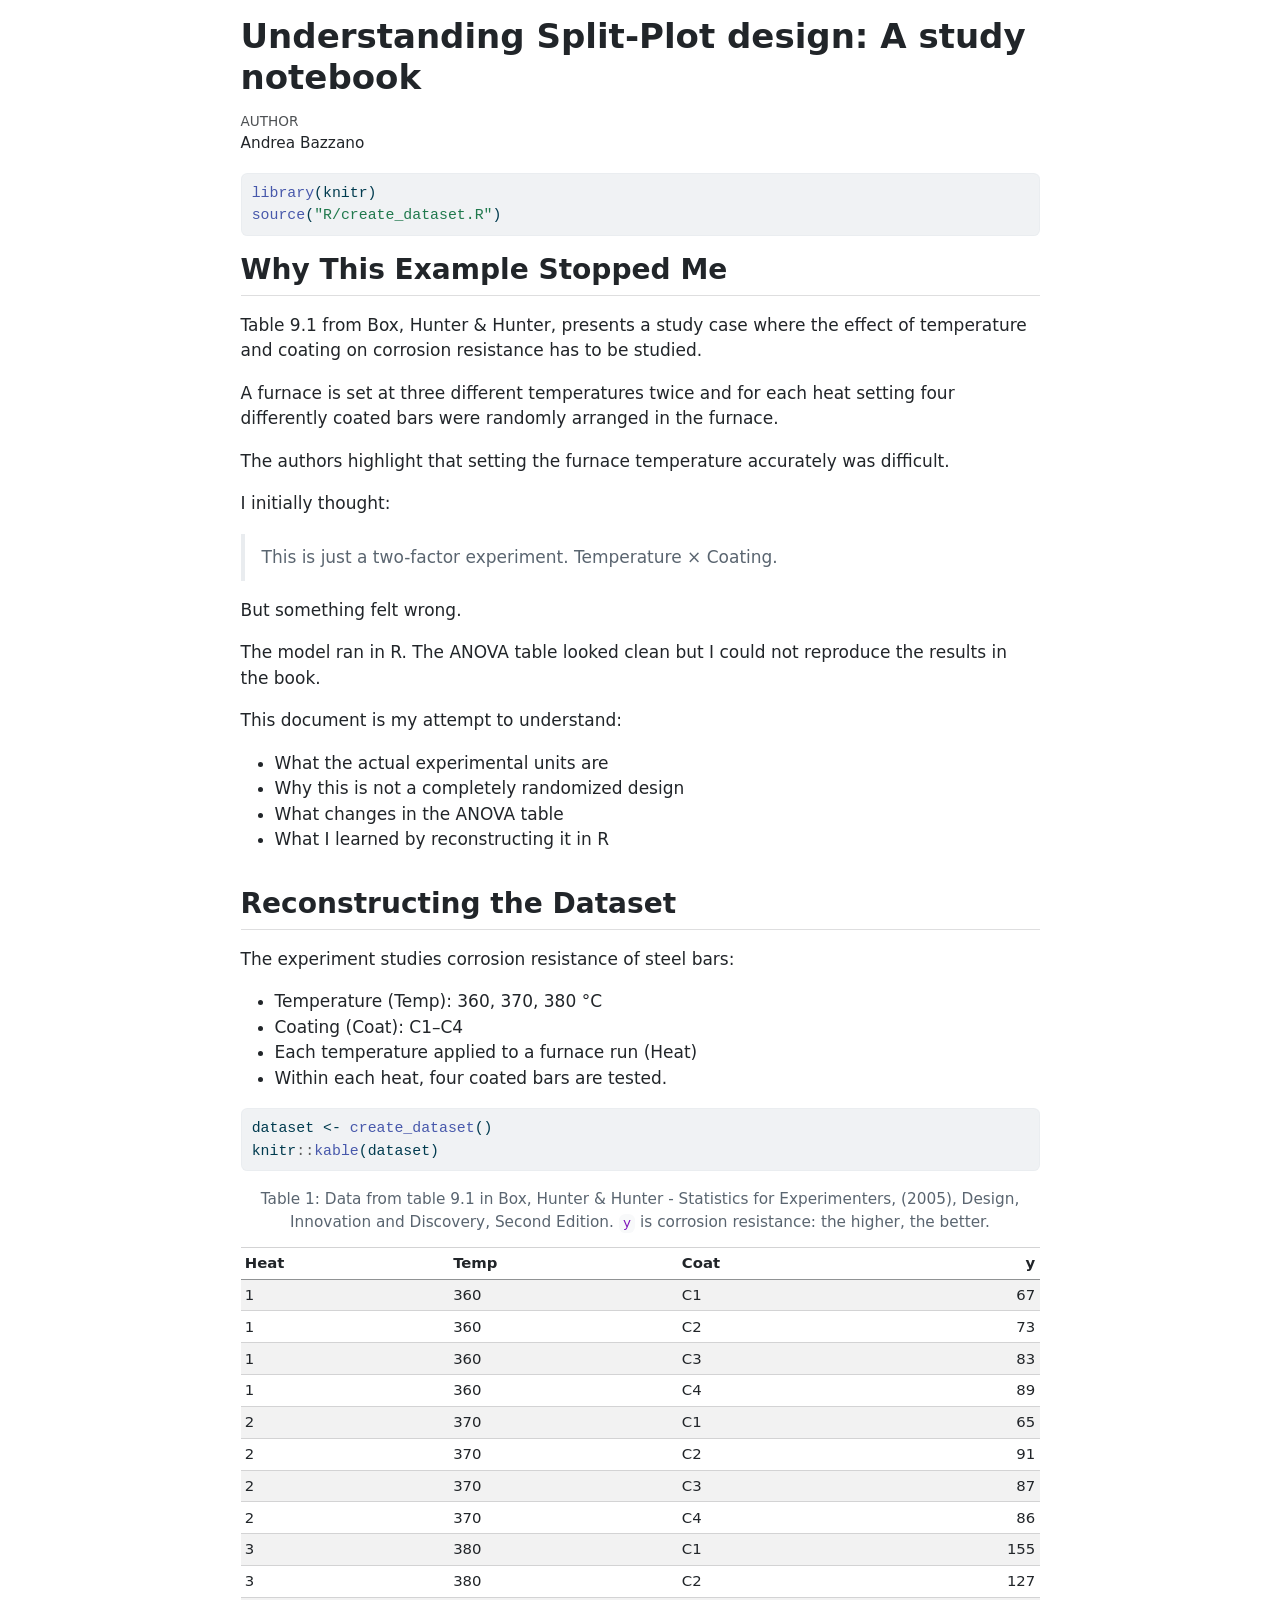
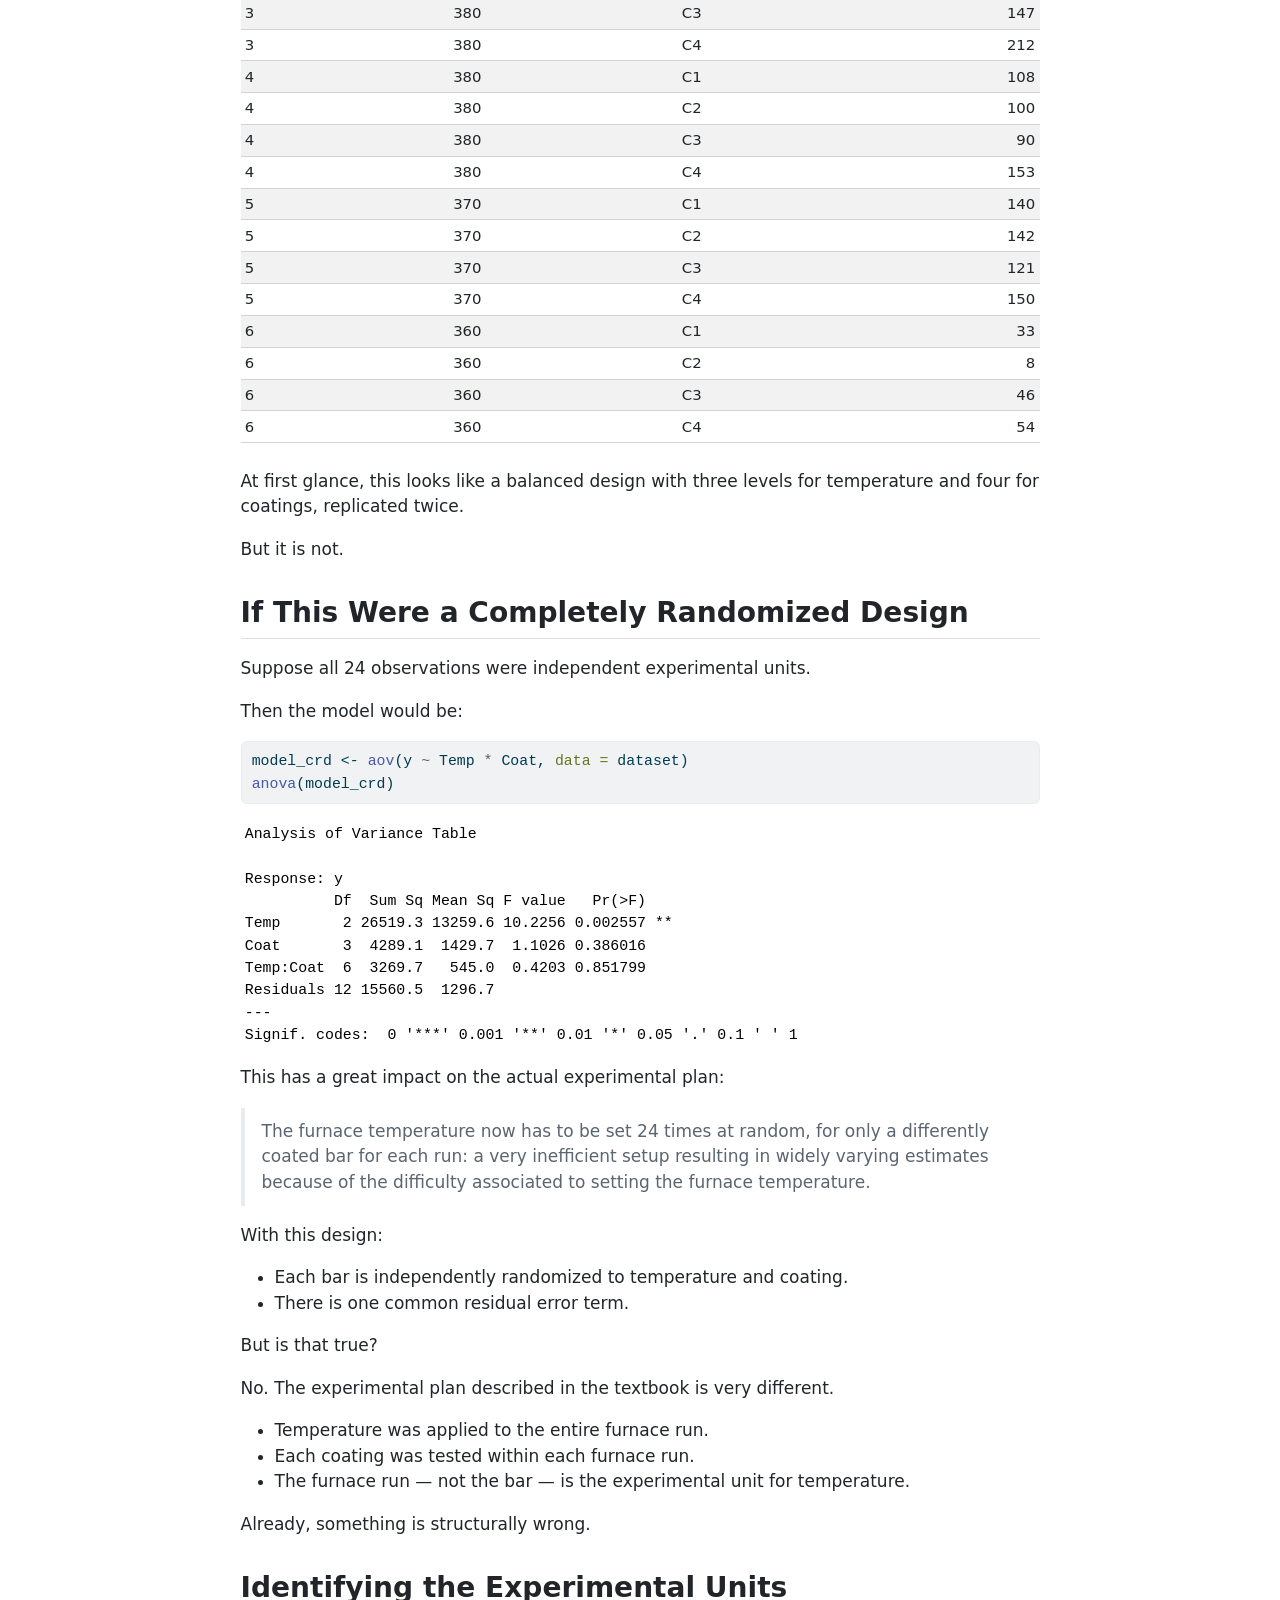
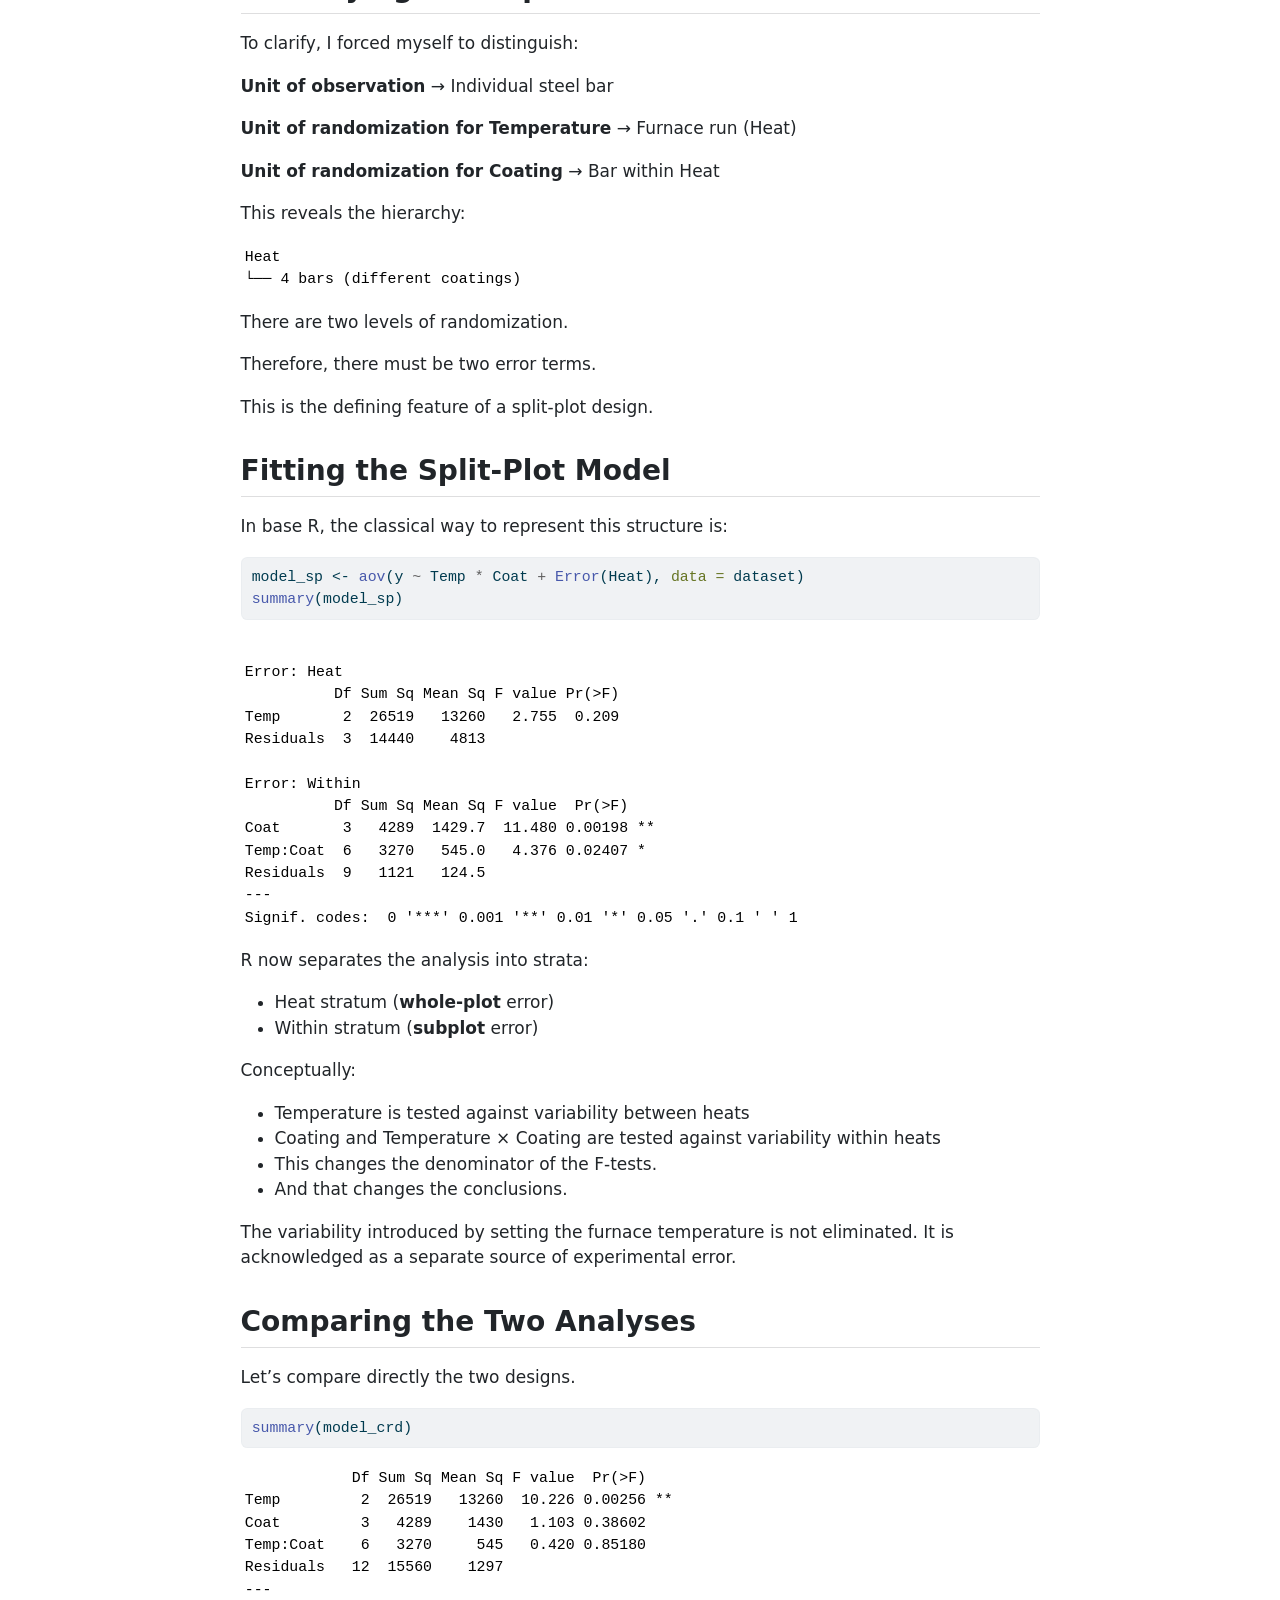
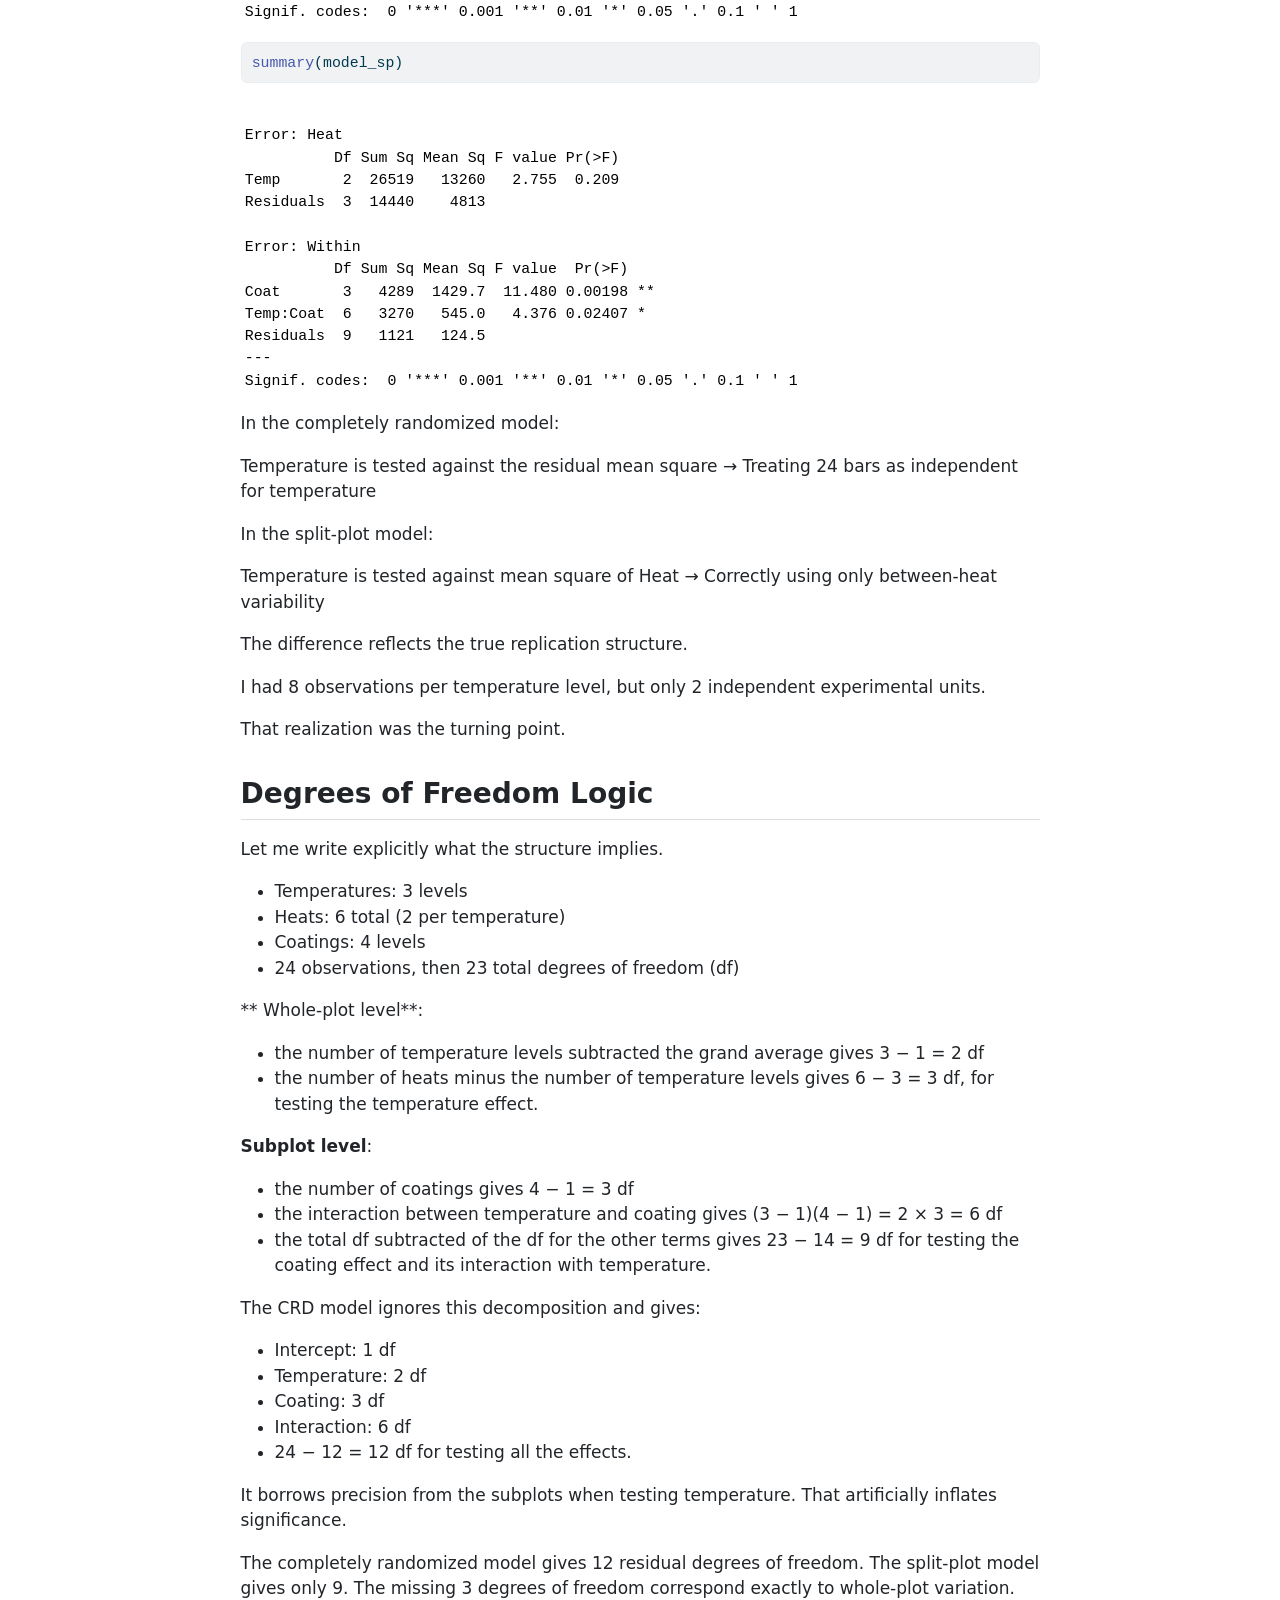
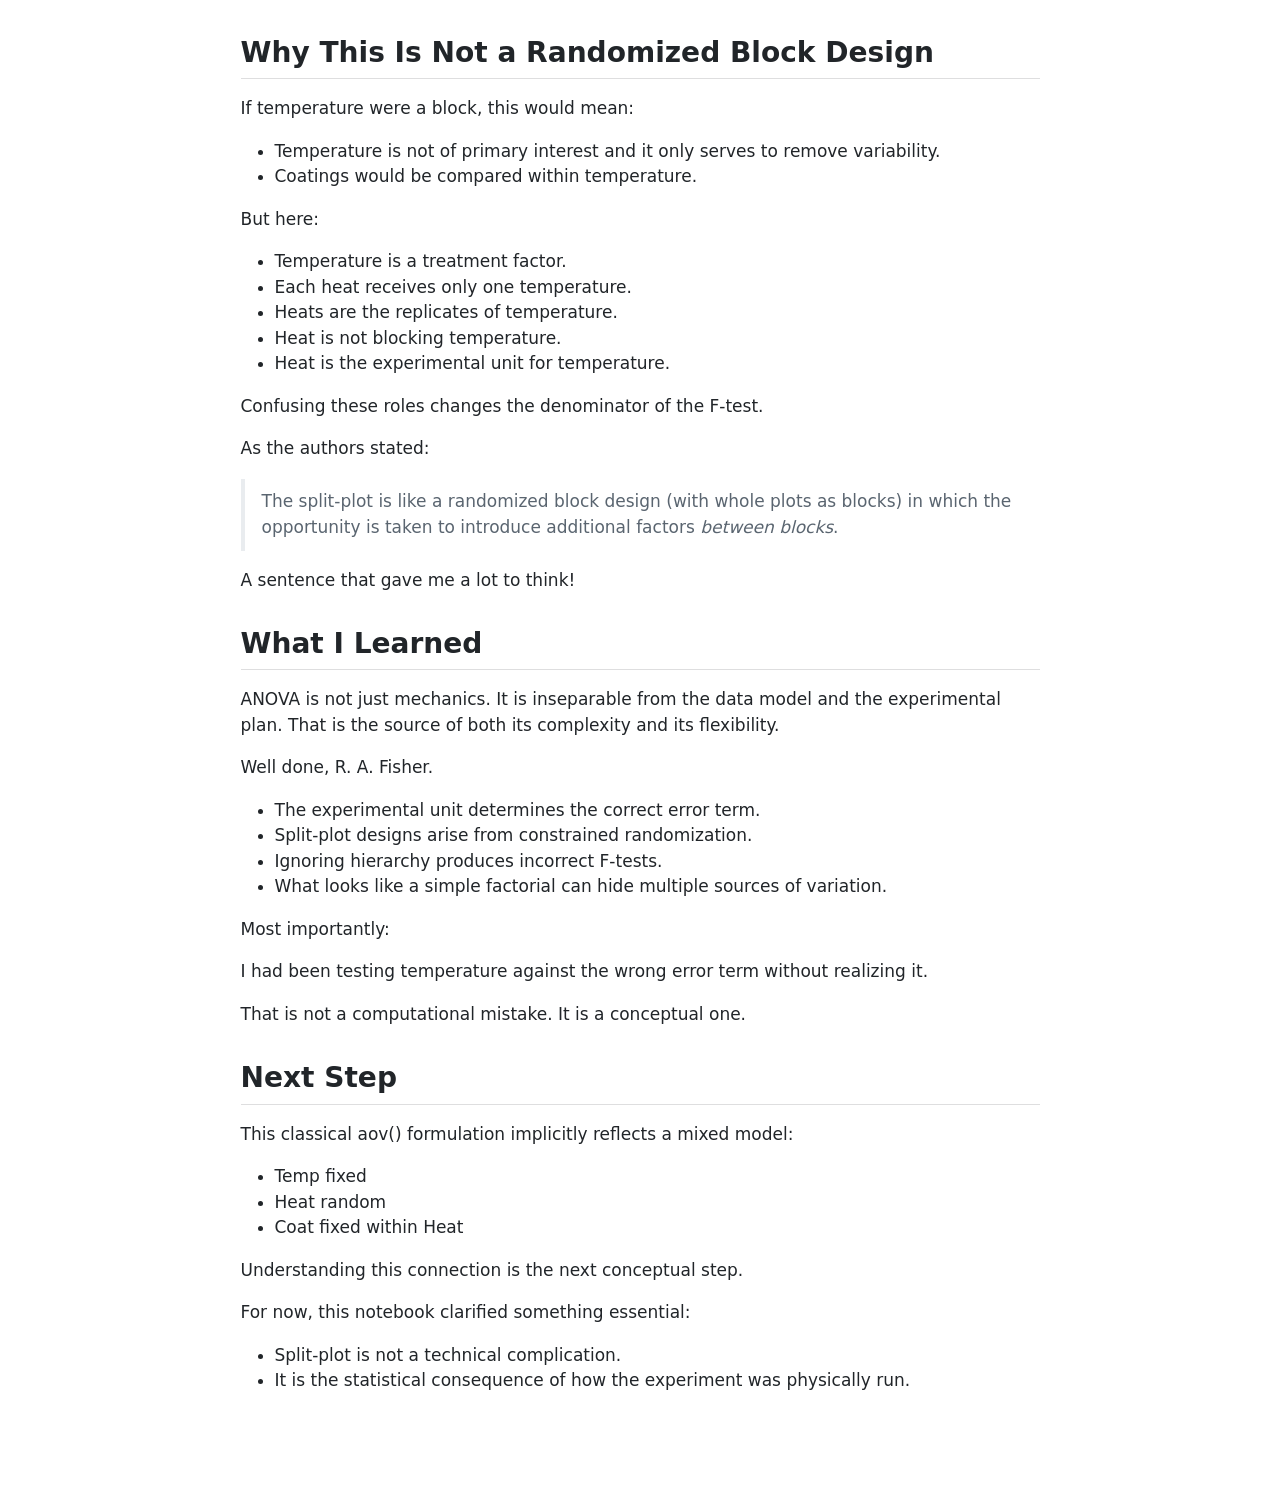
==== commit 4773ab30: "Built site for gh-pages" ====
--- a/report.html
+++ b/report.html
@@ -2,7 +2,7 @@
 <html xmlns="http://www.w3.org/1999/xhtml" lang="en" xml:lang="en"><head>
 
 <meta charset="utf-8">
-<meta name="generator" content="quarto-1.7.32">
+<meta name="generator" content="quarto-1.8.27">
 
 <meta name="viewport" content="width=device-width, initial-scale=1.0, user-scalable=yes">
 
@@ -62,14 +62,15 @@
 <script src="report_files/libs/clipboard/clipboard.min.js"></script>
 <script src="report_files/libs/quarto-html/quarto.js" type="module"></script>
 <script src="report_files/libs/quarto-html/tabsets/tabsets.js" type="module"></script>
+<script src="report_files/libs/quarto-html/axe/axe-check.js" type="module"></script>
 <script src="report_files/libs/quarto-html/popper.min.js"></script>
 <script src="report_files/libs/quarto-html/tippy.umd.min.js"></script>
 <script src="report_files/libs/quarto-html/anchor.min.js"></script>
 <link href="report_files/libs/quarto-html/tippy.css" rel="stylesheet">
-<link href="report_files/libs/quarto-html/quarto-syntax-highlighting-37eea08aefeeee20ff55810ff984fec1.css" rel="stylesheet" id="quarto-text-highlighting-styles">
+<link href="report_files/libs/quarto-html/quarto-syntax-highlighting-ed96de9b727972fe78a7b5d16c58bf87.css" rel="stylesheet" id="quarto-text-highlighting-styles">
 <script src="report_files/libs/bootstrap/bootstrap.min.js"></script>
 <link href="report_files/libs/bootstrap/bootstrap-icons.css" rel="stylesheet">
-<link href="report_files/libs/bootstrap/bootstrap-2d73af08e50191c404607600e6e0cdff.min.css" rel="stylesheet" append-hash="true" id="quarto-bootstrap" data-mode="light">
+<link href="report_files/libs/bootstrap/bootstrap-1d090f757e2aa3c57a39f7a6ee6efa83.min.css" rel="stylesheet" append-hash="true" id="quarto-bootstrap" data-mode="light">
 
 
 </head>
@@ -106,8 +107,8 @@
 
 
 <div class="cell">
-<div class="sourceCode cell-code" id="cb1"><pre class="sourceCode r code-with-copy"><code class="sourceCode r"><span id="cb1-1"><a href="#cb1-1" aria-hidden="true" tabindex="-1"></a><span class="fu">library</span>(knitr)</span>
-<span id="cb1-2"><a href="#cb1-2" aria-hidden="true" tabindex="-1"></a><span class="fu">source</span>(<span class="st">"R/create_dataset.R"</span>)</span></code><button title="Copy to Clipboard" class="code-copy-button"><i class="bi"></i></button></pre></div>
+<div class="code-copy-outer-scaffold"><div class="sourceCode cell-code" id="cb1"><pre class="sourceCode r code-with-copy"><code class="sourceCode r"><span id="cb1-1"><a href="#cb1-1" aria-hidden="true" tabindex="-1"></a><span class="fu">library</span>(knitr)</span>
+<span id="cb1-2"><a href="#cb1-2" aria-hidden="true" tabindex="-1"></a><span class="fu">source</span>(<span class="st">"R/create_dataset.R"</span>)</span></code></pre></div><button title="Copy to Clipboard" class="code-copy-button"><i class="bi"></i></button></div>
 </div>
 <section id="why-this-example-stopped-me" class="level2">
 <h2 class="anchored" data-anchor-id="why-this-example-stopped-me">Why This Example Stopped Me</h2>
@@ -138,8 +139,8 @@
 <li>Within each heat, four coated bars are tested.</li>
 </ul>
 <div class="cell">
-<div class="sourceCode cell-code" id="cb2"><pre class="sourceCode r code-with-copy"><code class="sourceCode r"><span id="cb2-1"><a href="#cb2-1" aria-hidden="true" tabindex="-1"></a>dataset <span class="ot">&lt;-</span> <span class="fu">create_dataset</span>()</span>
-<span id="cb2-2"><a href="#cb2-2" aria-hidden="true" tabindex="-1"></a>knitr<span class="sc">::</span><span class="fu">kable</span>(dataset)</span></code><button title="Copy to Clipboard" class="code-copy-button"><i class="bi"></i></button></pre></div>
+<div class="code-copy-outer-scaffold"><div class="sourceCode cell-code" id="cb2"><pre class="sourceCode r code-with-copy"><code class="sourceCode r"><span id="cb2-1"><a href="#cb2-1" aria-hidden="true" tabindex="-1"></a>dataset <span class="ot">&lt;-</span> <span class="fu">create_dataset</span>()</span>
+<span id="cb2-2"><a href="#cb2-2" aria-hidden="true" tabindex="-1"></a>knitr<span class="sc">::</span><span class="fu">kable</span>(dataset)</span></code></pre></div><button title="Copy to Clipboard" class="code-copy-button"><i class="bi"></i></button></div>
 <div id="tbl-dataset" class="cell quarto-float quarto-figure quarto-figure-center anchored">
 <figure class="quarto-float quarto-float-tbl figure">
 <figcaption class="quarto-float-caption-top quarto-float-caption quarto-float-tbl" id="tbl-dataset-caption-0ceaefa1-69ba-4598-a22c-09a6ac19f8ca">
@@ -316,14 +317,14 @@
 <p>Suppose all 24 observations were independent experimental units.</p>
 <p>Then the model would be:</p>
 <div class="cell">
-<div class="sourceCode cell-code" id="cb3"><pre class="sourceCode r code-with-copy"><code class="sourceCode r"><span id="cb3-1"><a href="#cb3-1" aria-hidden="true" tabindex="-1"></a>model_crd <span class="ot">&lt;-</span> <span class="fu">aov</span>(y <span class="sc">~</span> Temp <span class="sc">*</span> Coat, <span class="at">data =</span> dataset)</span>
-<span id="cb3-2"><a href="#cb3-2" aria-hidden="true" tabindex="-1"></a><span class="fu">anova</span>(model_crd)</span></code><button title="Copy to Clipboard" class="code-copy-button"><i class="bi"></i></button></pre></div>
+<div class="code-copy-outer-scaffold"><div class="sourceCode cell-code" id="cb3"><pre class="sourceCode r code-with-copy"><code class="sourceCode r"><span id="cb3-1"><a href="#cb3-1" aria-hidden="true" tabindex="-1"></a>model_crd <span class="ot">&lt;-</span> <span class="fu">aov</span>(y <span class="sc">~</span> Temp <span class="sc">*</span> Coat, <span class="at">data =</span> dataset)</span>
+<span id="cb3-2"><a href="#cb3-2" aria-hidden="true" tabindex="-1"></a><span class="fu">anova</span>(model_crd)</span></code></pre></div><button title="Copy to Clipboard" class="code-copy-button"><i class="bi"></i></button></div>
 <div class="cell-output cell-output-stdout">
 <pre><code>Analysis of Variance Table
 
 Response: y
           Df  Sum Sq Mean Sq F value   Pr(&gt;F)   
-Temp       2 26519.2 13259.6 10.2256 0.002557 **
+Temp       2 26519.3 13259.6 10.2256 0.002557 **
 Coat       3  4289.1  1429.7  1.1026 0.386016   
 Temp:Coat  6  3269.7   545.0  0.4203 0.851799   
 Residuals 12 15560.5  1296.7                    
@@ -366,8 +367,8 @@
 <h2 class="anchored" data-anchor-id="fitting-the-split-plot-model">Fitting the Split-Plot Model</h2>
 <p>In base R, the classical way to represent this structure is:</p>
 <div class="cell">
-<div class="sourceCode cell-code" id="cb6"><pre class="sourceCode r code-with-copy"><code class="sourceCode r"><span id="cb6-1"><a href="#cb6-1" aria-hidden="true" tabindex="-1"></a>model_sp <span class="ot">&lt;-</span> <span class="fu">aov</span>(y <span class="sc">~</span> Temp <span class="sc">*</span> Coat <span class="sc">+</span> <span class="fu">Error</span>(Heat), <span class="at">data =</span> dataset)</span>
-<span id="cb6-2"><a href="#cb6-2" aria-hidden="true" tabindex="-1"></a><span class="fu">summary</span>(model_sp)</span></code><button title="Copy to Clipboard" class="code-copy-button"><i class="bi"></i></button></pre></div>
+<div class="code-copy-outer-scaffold"><div class="sourceCode cell-code" id="cb6"><pre class="sourceCode r code-with-copy"><code class="sourceCode r"><span id="cb6-1"><a href="#cb6-1" aria-hidden="true" tabindex="-1"></a>model_sp <span class="ot">&lt;-</span> <span class="fu">aov</span>(y <span class="sc">~</span> Temp <span class="sc">*</span> Coat <span class="sc">+</span> <span class="fu">Error</span>(Heat), <span class="at">data =</span> dataset)</span>
+<span id="cb6-2"><a href="#cb6-2" aria-hidden="true" tabindex="-1"></a><span class="fu">summary</span>(model_sp)</span></code></pre></div><button title="Copy to Clipboard" class="code-copy-button"><i class="bi"></i></button></div>
 <div class="cell-output cell-output-stdout">
 <pre><code>
 Error: Heat
@@ -402,7 +403,7 @@
 <h2 class="anchored" data-anchor-id="comparing-the-two-analyses">Comparing the Two Analyses</h2>
 <p>Let’s compare directly the two designs.</p>
 <div class="cell">
-<div class="sourceCode cell-code" id="cb8"><pre class="sourceCode r code-with-copy"><code class="sourceCode r"><span id="cb8-1"><a href="#cb8-1" aria-hidden="true" tabindex="-1"></a><span class="fu">summary</span>(model_crd)</span></code><button title="Copy to Clipboard" class="code-copy-button"><i class="bi"></i></button></pre></div>
+<div class="code-copy-outer-scaffold"><div class="sourceCode cell-code" id="cb8"><pre class="sourceCode r code-with-copy"><code class="sourceCode r"><span id="cb8-1"><a href="#cb8-1" aria-hidden="true" tabindex="-1"></a><span class="fu">summary</span>(model_crd)</span></code></pre></div><button title="Copy to Clipboard" class="code-copy-button"><i class="bi"></i></button></div>
 <div class="cell-output cell-output-stdout">
 <pre><code>            Df Sum Sq Mean Sq F value  Pr(&gt;F)   
 Temp         2  26519   13260  10.226 0.00256 **
@@ -412,7 +413,7 @@
 ---
 Signif. codes:  0 '***' 0.001 '**' 0.01 '*' 0.05 '.' 0.1 ' ' 1</code></pre>
 </div>
-<div class="sourceCode cell-code" id="cb10"><pre class="sourceCode r code-with-copy"><code class="sourceCode r"><span id="cb10-1"><a href="#cb10-1" aria-hidden="true" tabindex="-1"></a><span class="fu">summary</span>(model_sp)</span></code><button title="Copy to Clipboard" class="code-copy-button"><i class="bi"></i></button></pre></div>
+<div class="code-copy-outer-scaffold"><div class="sourceCode cell-code" id="cb10"><pre class="sourceCode r code-with-copy"><code class="sourceCode r"><span id="cb10-1"><a href="#cb10-1" aria-hidden="true" tabindex="-1"></a><span class="fu">summary</span>(model_sp)</span></code></pre></div><button title="Copy to Clipboard" class="code-copy-button"><i class="bi"></i></button></div>
 <div class="cell-output cell-output-stdout">
 <pre><code>
 Error: Heat
@@ -573,13 +574,14 @@
       e.clearSelection();
     }
     const getTextToCopy = function(trigger) {
-        const codeEl = trigger.previousElementSibling.cloneNode(true);
-        for (const childEl of codeEl.children) {
-          if (isCodeAnnotation(childEl)) {
-            childEl.remove();
-          }
-        }
-        return codeEl.innerText;
+      const outerScaffold = trigger.parentElement.cloneNode(true);
+      const codeEl = outerScaffold.querySelector('code');
+      for (const childEl of codeEl.children) {
+        if (isCodeAnnotation(childEl)) {
+          childEl.remove();
+        }
+      }
+      return codeEl.innerText;
     }
     const clipboard = new window.ClipboardJS('.code-copy-button:not([data-in-quarto-modal])', {
       text: getTextToCopy
--- a/report_files/libs/quarto-html/quarto-syntax-highlighting-ed96de9b727972fe78a7b5d16c58bf87.css
+++ b/report_files/libs/quarto-html/quarto-syntax-highlighting-ed96de9b727972fe78a7b5d16c58bf87.css
@@ -0,0 +1,236 @@
+/* quarto syntax highlight colors */
+:root {
+  --quarto-hl-ot-color: #003B4F;
+  --quarto-hl-at-color: #657422;
+  --quarto-hl-ss-color: #20794D;
+  --quarto-hl-an-color: #5E5E5E;
+  --quarto-hl-fu-color: #4758AB;
+  --quarto-hl-st-color: #20794D;
+  --quarto-hl-cf-color: #003B4F;
+  --quarto-hl-op-color: #5E5E5E;
+  --quarto-hl-er-color: #AD0000;
+  --quarto-hl-bn-color: #AD0000;
+  --quarto-hl-al-color: #AD0000;
+  --quarto-hl-va-color: #111111;
+  --quarto-hl-bu-color: inherit;
+  --quarto-hl-ex-color: inherit;
+  --quarto-hl-pp-color: #AD0000;
+  --quarto-hl-in-color: #5E5E5E;
+  --quarto-hl-vs-color: #20794D;
+  --quarto-hl-wa-color: #5E5E5E;
+  --quarto-hl-do-color: #5E5E5E;
+  --quarto-hl-im-color: #00769E;
+  --quarto-hl-ch-color: #20794D;
+  --quarto-hl-dt-color: #AD0000;
+  --quarto-hl-fl-color: #AD0000;
+  --quarto-hl-co-color: #5E5E5E;
+  --quarto-hl-cv-color: #5E5E5E;
+  --quarto-hl-cn-color: #8f5902;
+  --quarto-hl-sc-color: #5E5E5E;
+  --quarto-hl-dv-color: #AD0000;
+  --quarto-hl-kw-color: #003B4F;
+}
+
+/* other quarto variables */
+:root {
+  --quarto-font-monospace: SFMono-Regular, Menlo, Monaco, Consolas, "Liberation Mono", "Courier New", monospace;
+}
+
+/* syntax highlight based on Pandoc's rules */
+pre > code.sourceCode > span {
+  color: #003B4F;
+}
+
+code.sourceCode > span {
+  color: #003B4F;
+}
+
+div.sourceCode,
+div.sourceCode pre.sourceCode {
+  color: #003B4F;
+}
+
+/* Normal */
+code span {
+  color: #003B4F;
+}
+
+/* Alert */
+code span.al {
+  color: #AD0000;
+  font-style: inherit;
+}
+
+/* Annotation */
+code span.an {
+  color: #5E5E5E;
+  font-style: inherit;
+}
+
+/* Attribute */
+code span.at {
+  color: #657422;
+  font-style: inherit;
+}
+
+/* BaseN */
+code span.bn {
+  color: #AD0000;
+  font-style: inherit;
+}
+
+/* BuiltIn */
+code span.bu {
+  font-style: inherit;
+}
+
+/* ControlFlow */
+code span.cf {
+  color: #003B4F;
+  font-weight: bold;
+  font-style: inherit;
+}
+
+/* Char */
+code span.ch {
+  color: #20794D;
+  font-style: inherit;
+}
+
+/* Constant */
+code span.cn {
+  color: #8f5902;
+  font-style: inherit;
+}
+
+/* Comment */
+code span.co {
+  color: #5E5E5E;
+  font-style: inherit;
+}
+
+/* CommentVar */
+code span.cv {
+  color: #5E5E5E;
+  font-style: italic;
+}
+
+/* Documentation */
+code span.do {
+  color: #5E5E5E;
+  font-style: italic;
+}
+
+/* DataType */
+code span.dt {
+  color: #AD0000;
+  font-style: inherit;
+}
+
+/* DecVal */
+code span.dv {
+  color: #AD0000;
+  font-style: inherit;
+}
+
+/* Error */
+code span.er {
+  color: #AD0000;
+  font-style: inherit;
+}
+
+/* Extension */
+code span.ex {
+  font-style: inherit;
+}
+
+/* Float */
+code span.fl {
+  color: #AD0000;
+  font-style: inherit;
+}
+
+/* Function */
+code span.fu {
+  color: #4758AB;
+  font-style: inherit;
+}
+
+/* Import */
+code span.im {
+  color: #00769E;
+  font-style: inherit;
+}
+
+/* Information */
+code span.in {
+  color: #5E5E5E;
+  font-style: inherit;
+}
+
+/* Keyword */
+code span.kw {
+  color: #003B4F;
+  font-weight: bold;
+  font-style: inherit;
+}
+
+/* Operator */
+code span.op {
+  color: #5E5E5E;
+  font-style: inherit;
+}
+
+/* Other */
+code span.ot {
+  color: #003B4F;
+  font-style: inherit;
+}
+
+/* Preprocessor */
+code span.pp {
+  color: #AD0000;
+  font-style: inherit;
+}
+
+/* SpecialChar */
+code span.sc {
+  color: #5E5E5E;
+  font-style: inherit;
+}
+
+/* SpecialString */
+code span.ss {
+  color: #20794D;
+  font-style: inherit;
+}
+
+/* String */
+code span.st {
+  color: #20794D;
+  font-style: inherit;
+}
+
+/* Variable */
+code span.va {
+  color: #111111;
+  font-style: inherit;
+}
+
+/* VerbatimString */
+code span.vs {
+  color: #20794D;
+  font-style: inherit;
+}
+
+/* Warning */
+code span.wa {
+  color: #5E5E5E;
+  font-style: italic;
+}
+
+.prevent-inlining {
+  content: "</";
+}
+
+/*# sourceMappingURL=0920dd6d7437995b8cdf7429764427b1.css.map */
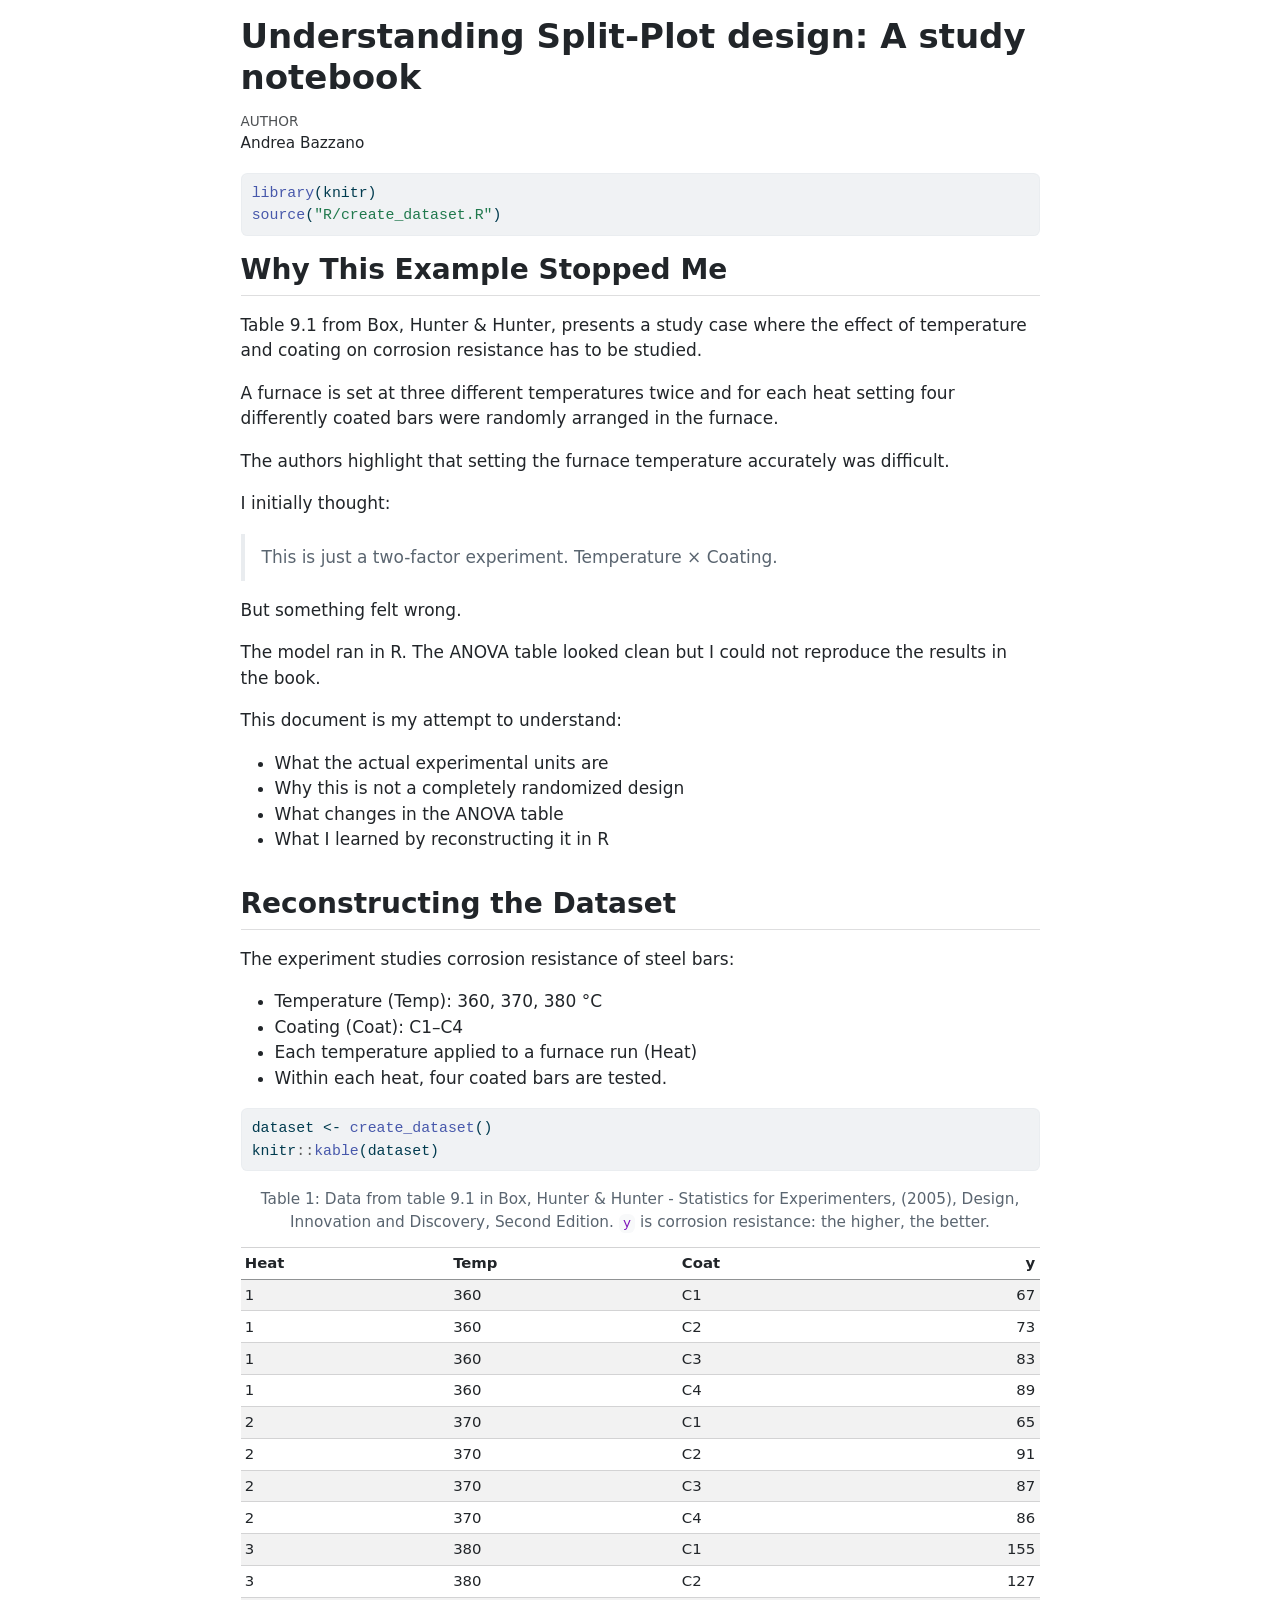
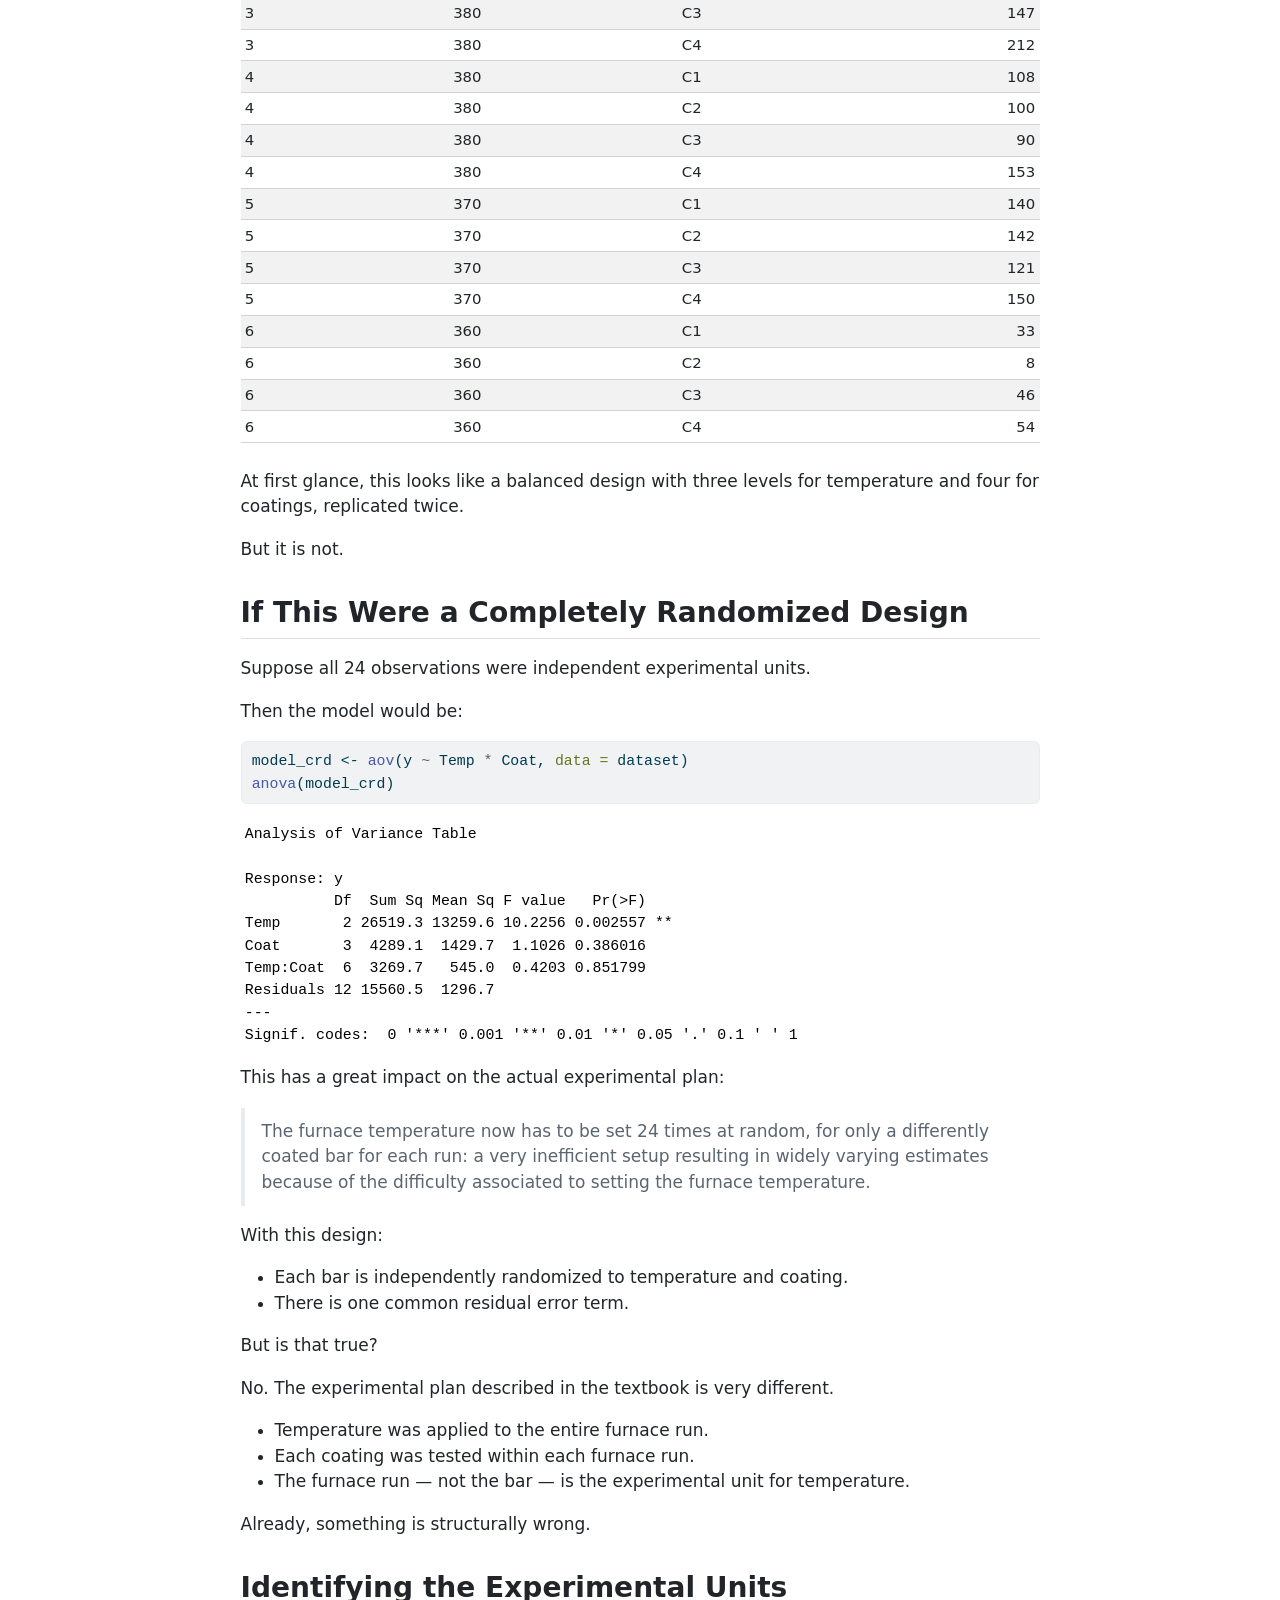
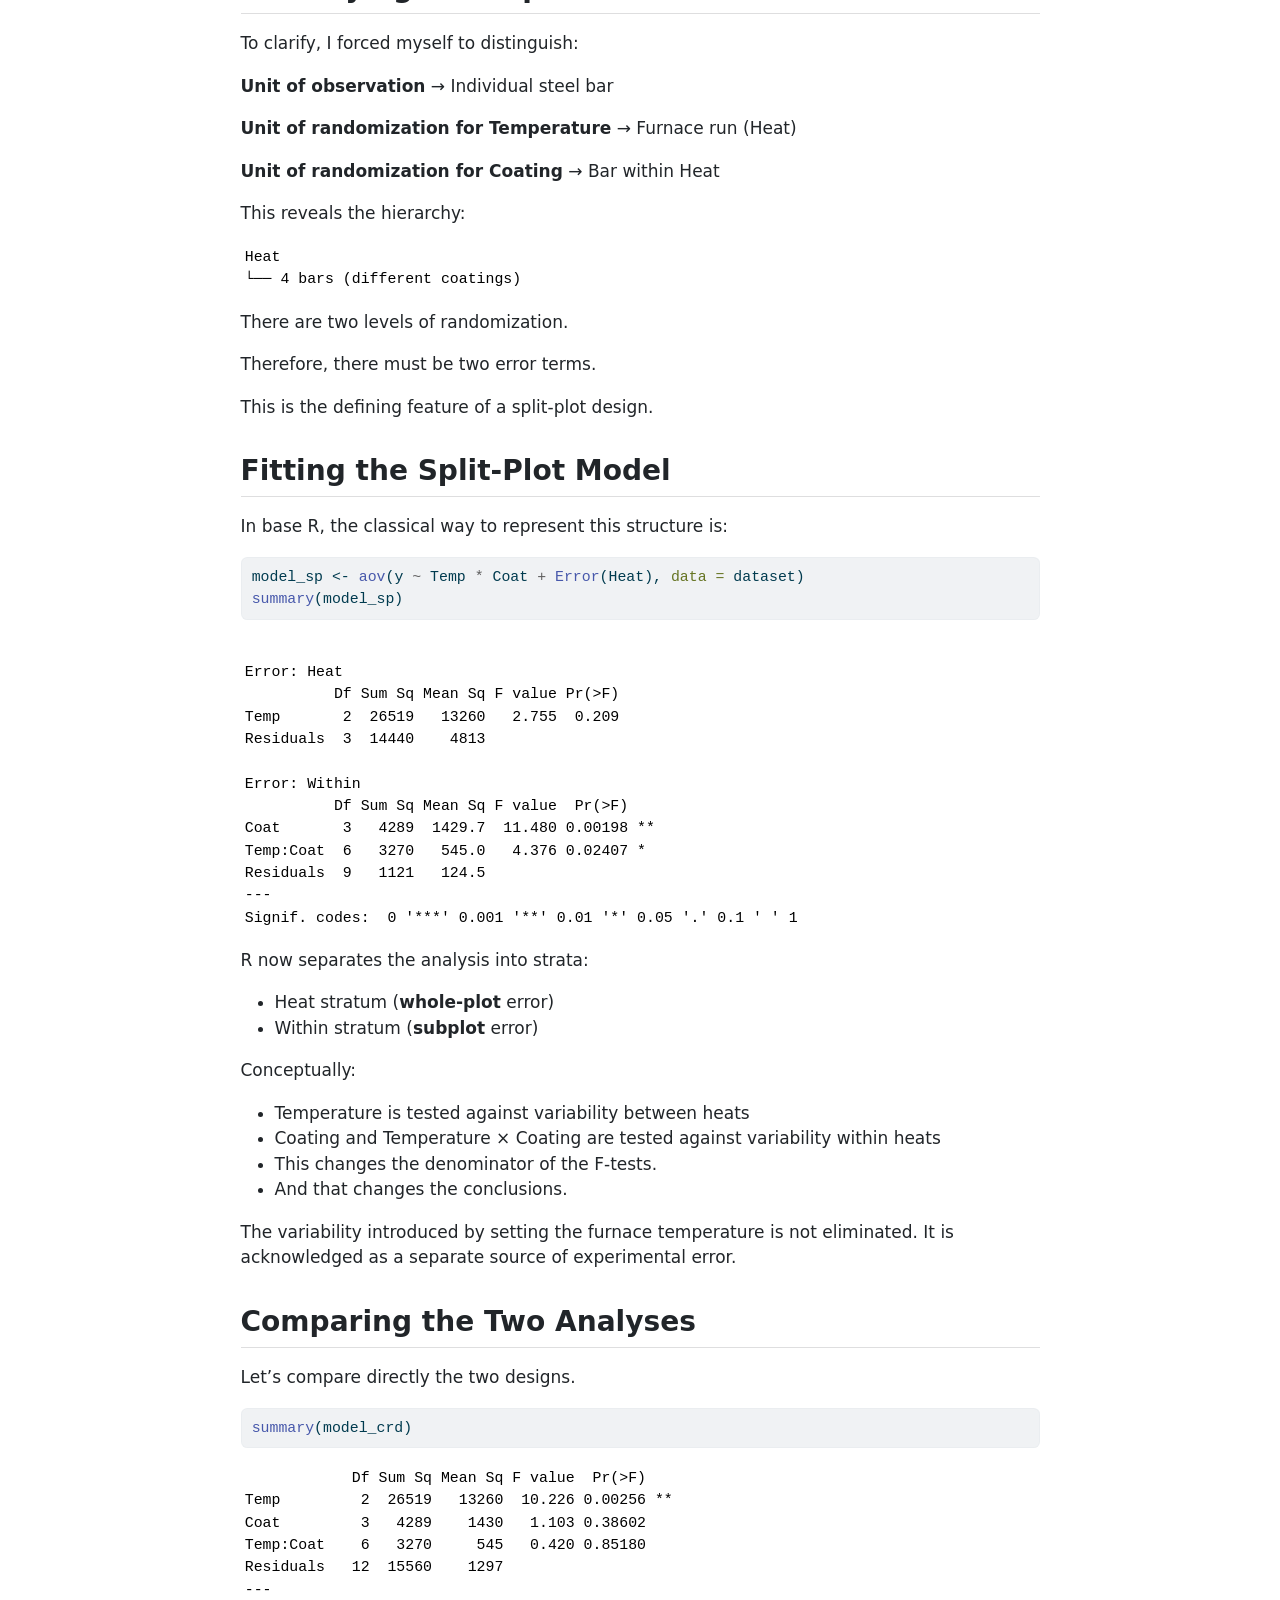
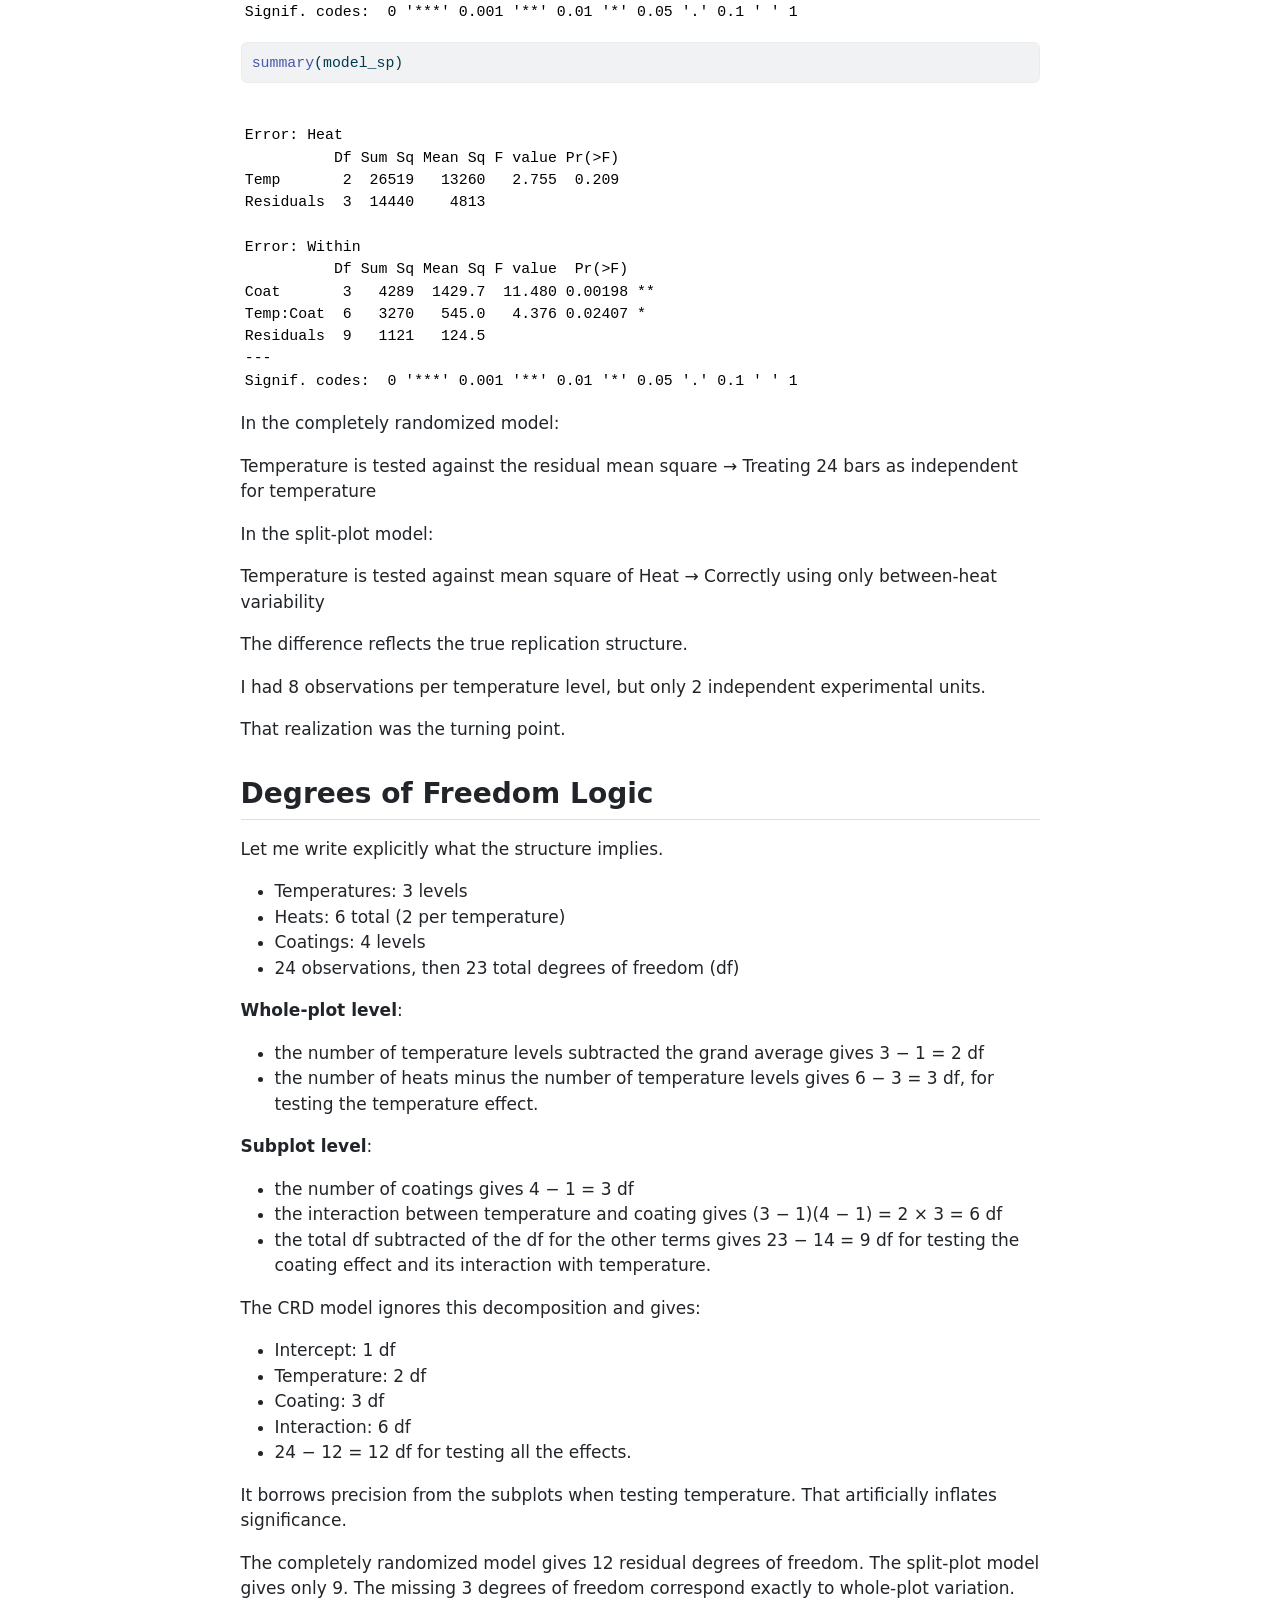
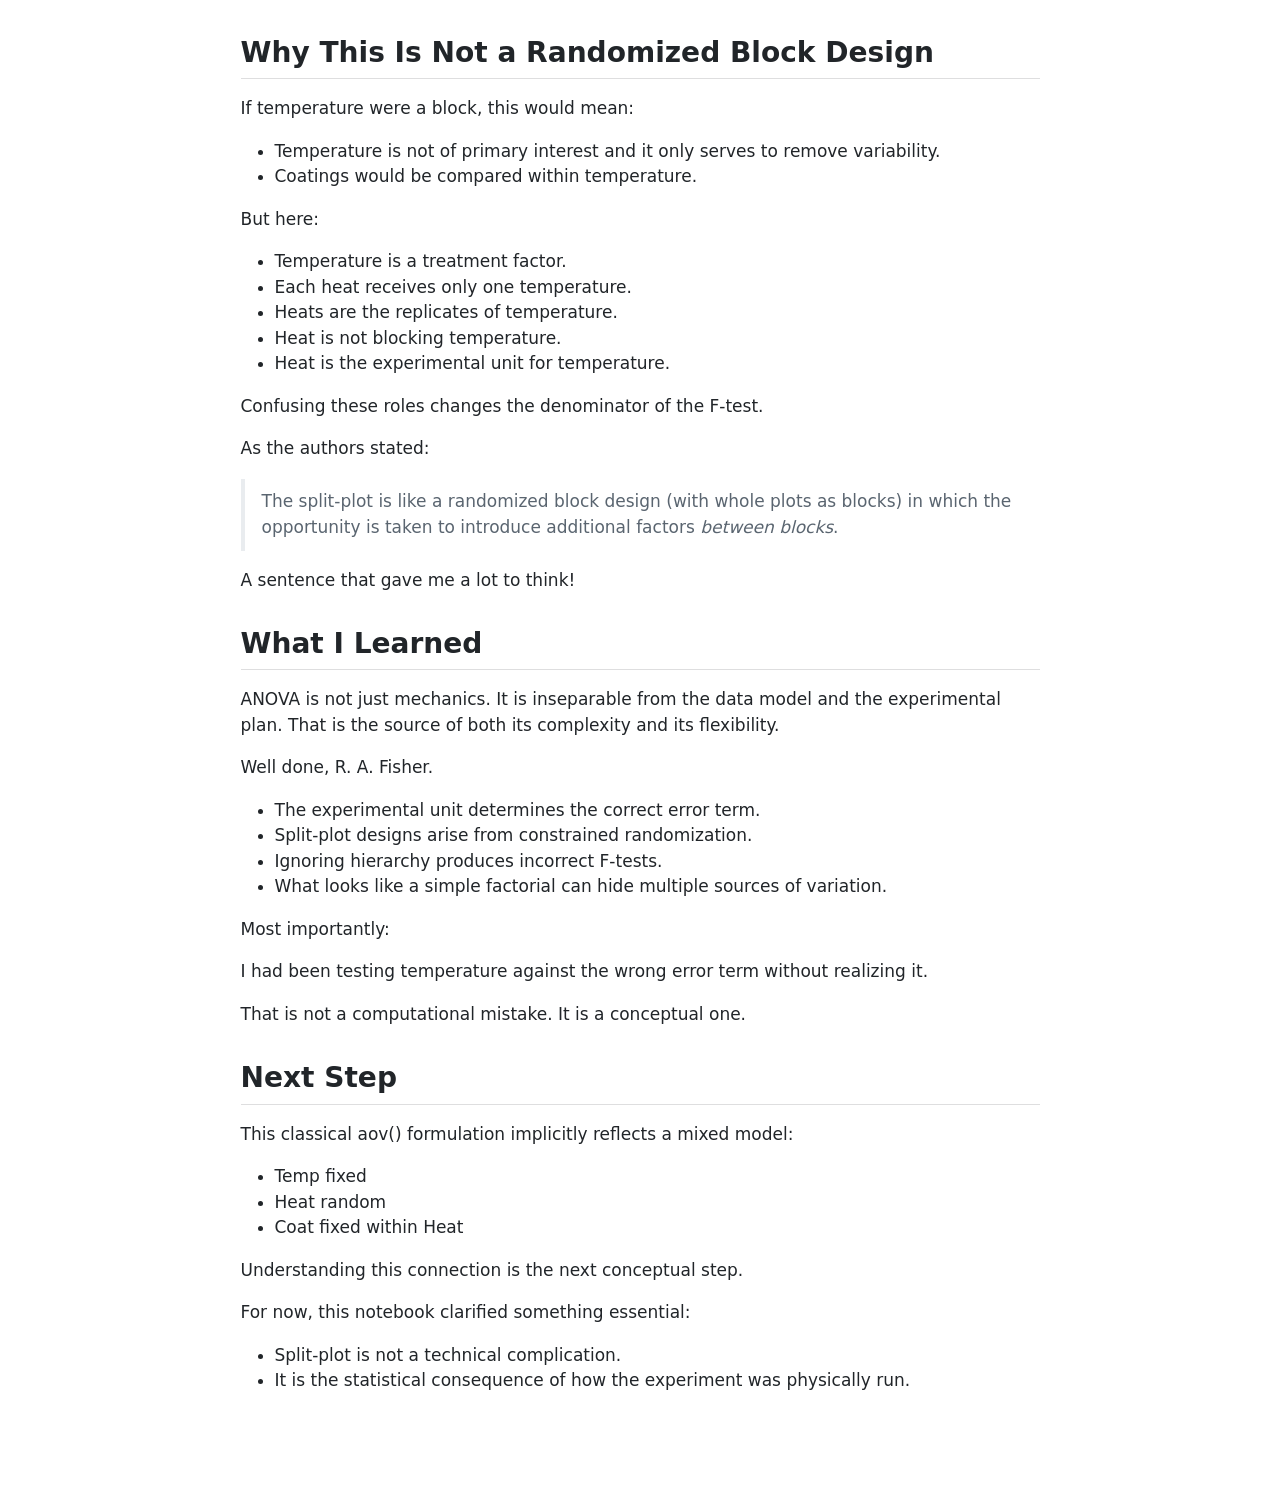
==== commit 1e9b7721: "Built site for gh-pages" ====
--- a/report.html
+++ b/report.html
@@ -447,7 +447,7 @@
 <li>Coatings: 4 levels</li>
 <li>24 observations, then 23 total degrees of freedom (df)</li>
 </ul>
-<p>** Whole-plot level**:</p>
+<p><strong>Whole-plot level</strong>:</p>
 <ul>
 <li>the number of temperature levels subtracted the grand average gives 3 − 1 = 2 df</li>
 <li>the number of heats minus the number of temperature levels gives 6 − 3 = 3 df, for testing the temperature effect.</li>
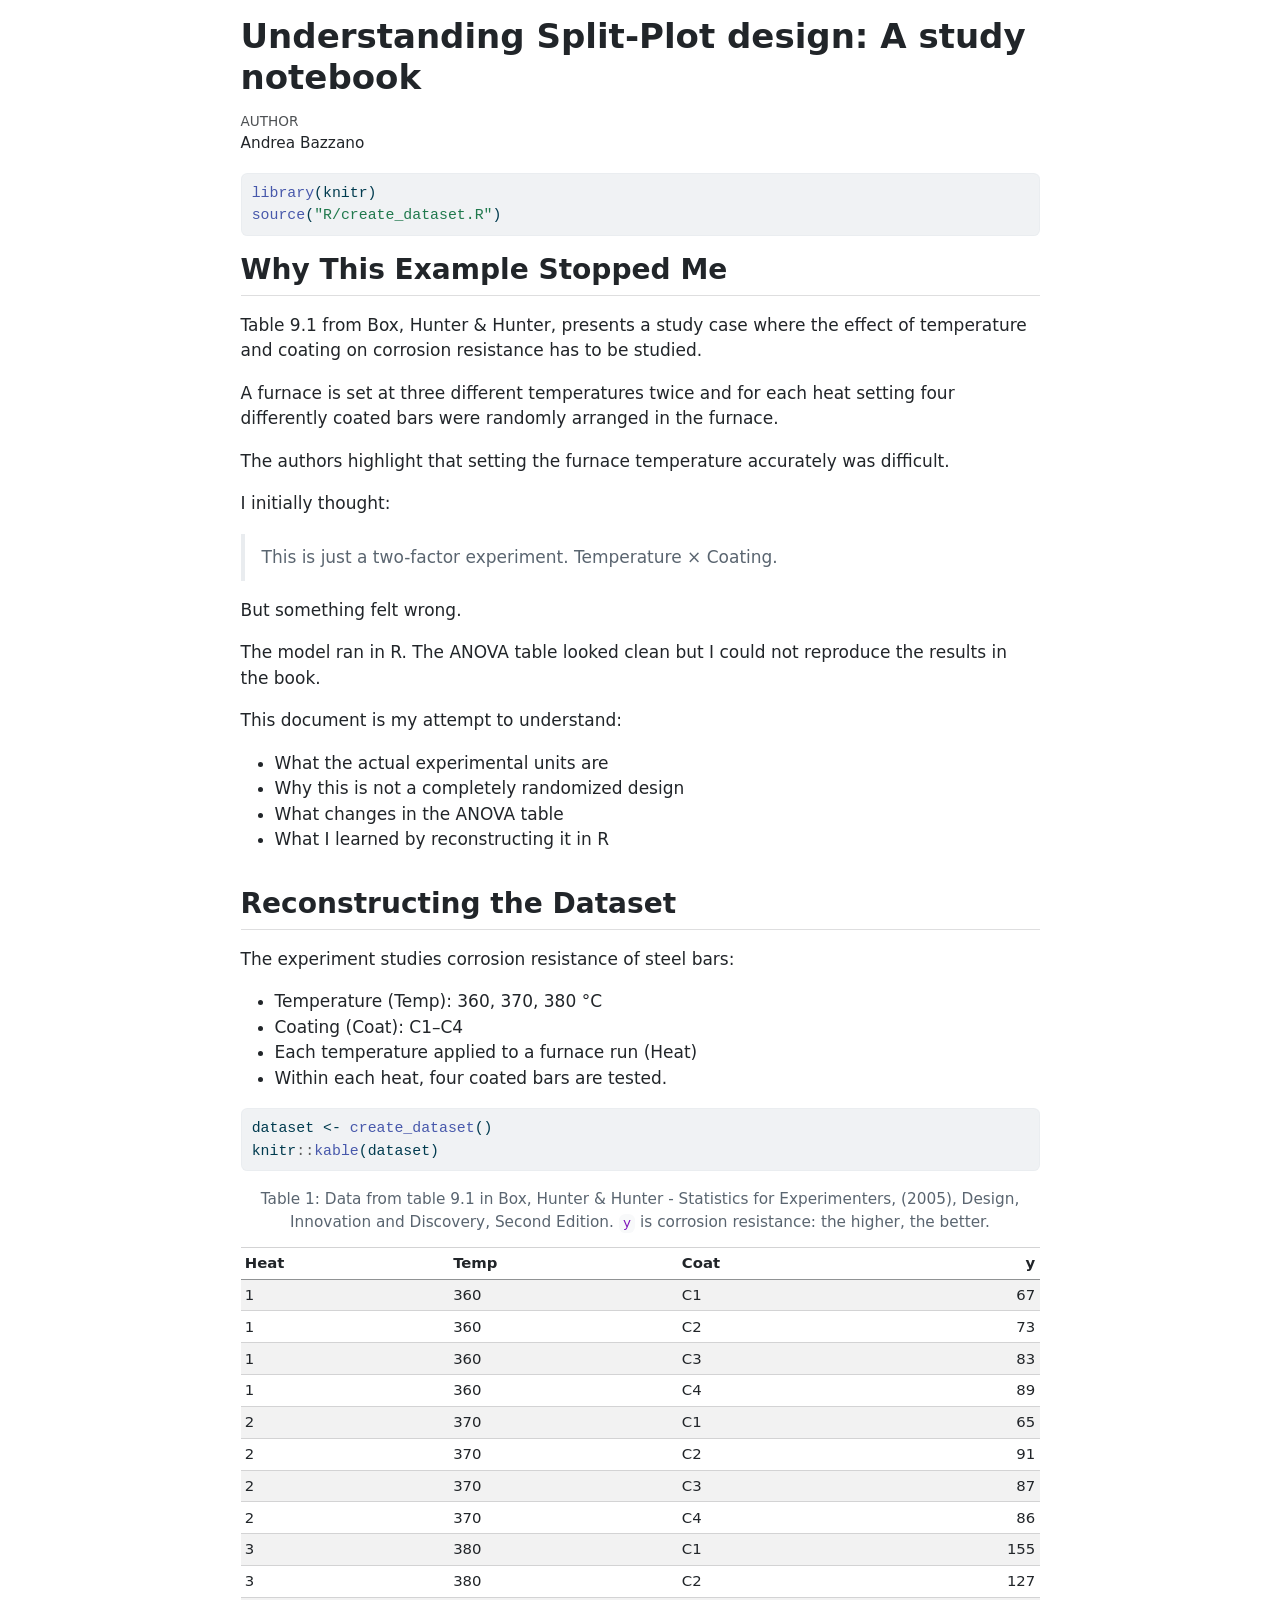
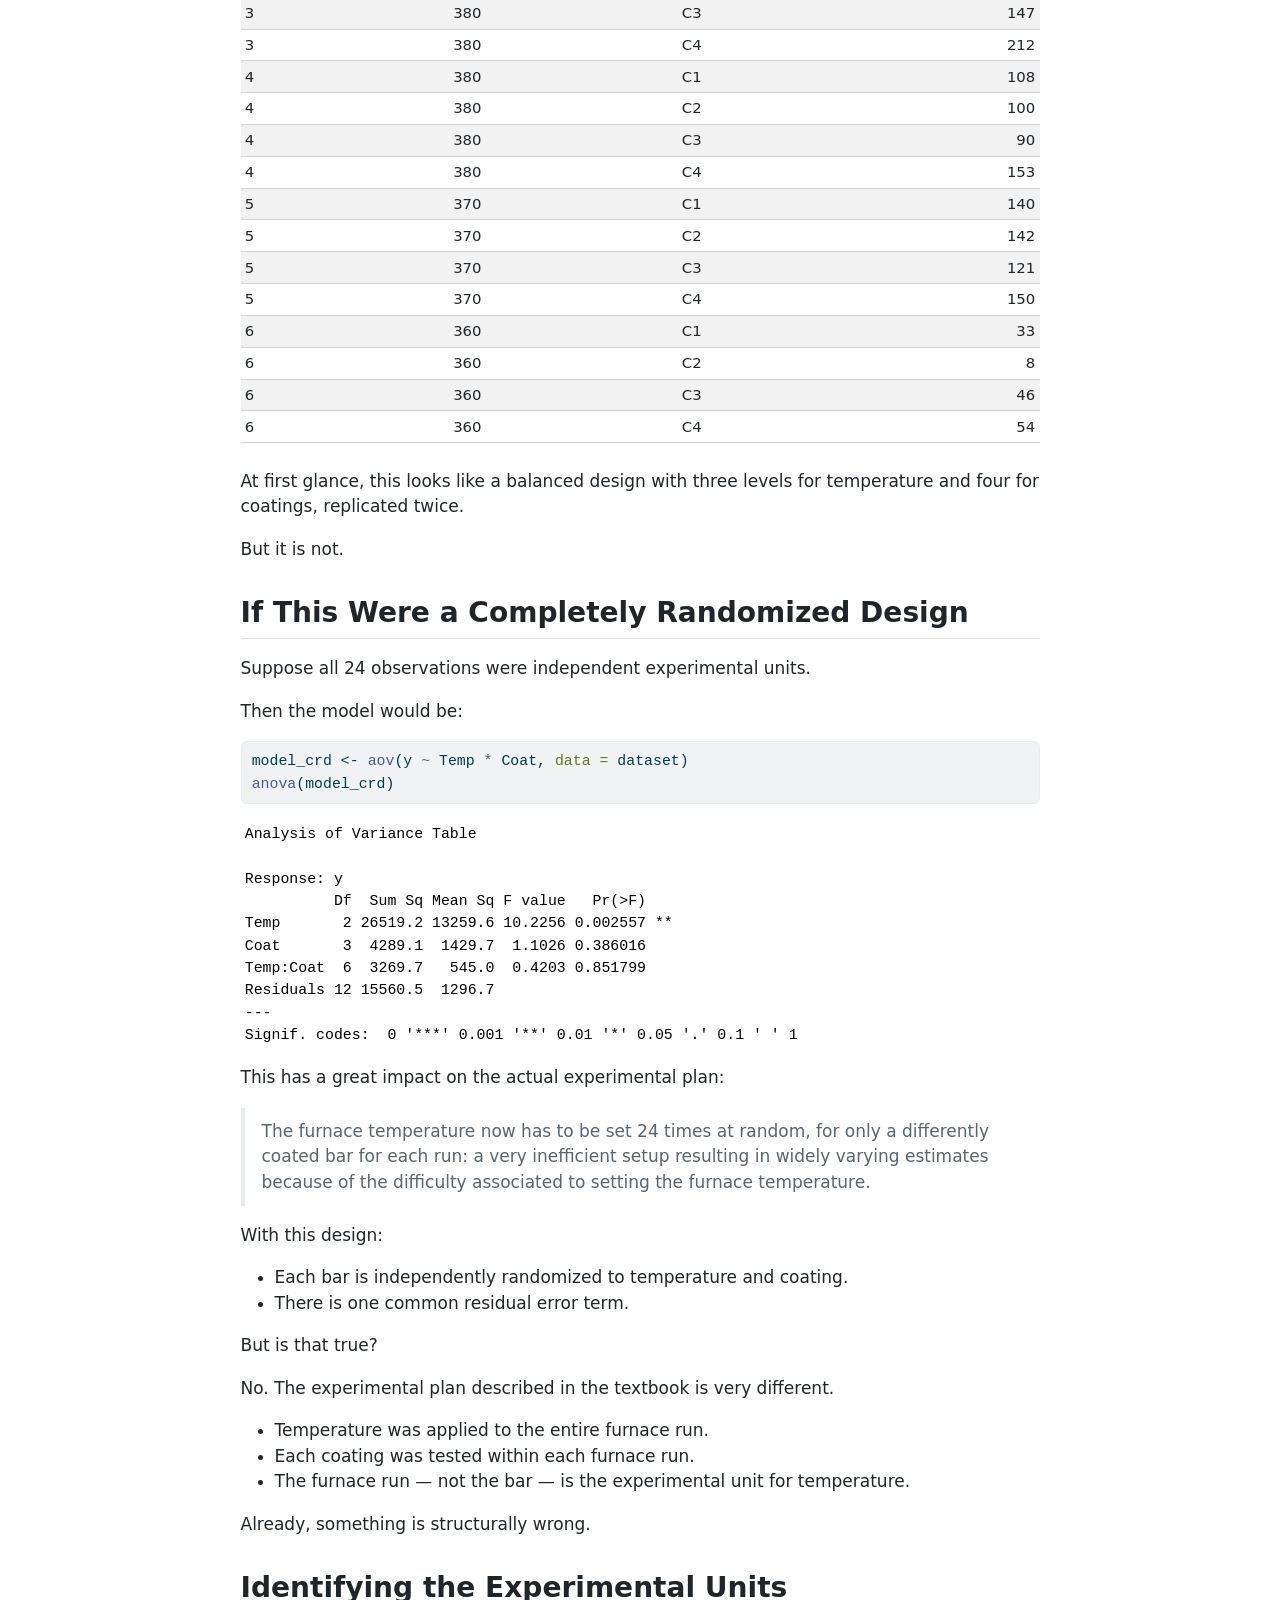
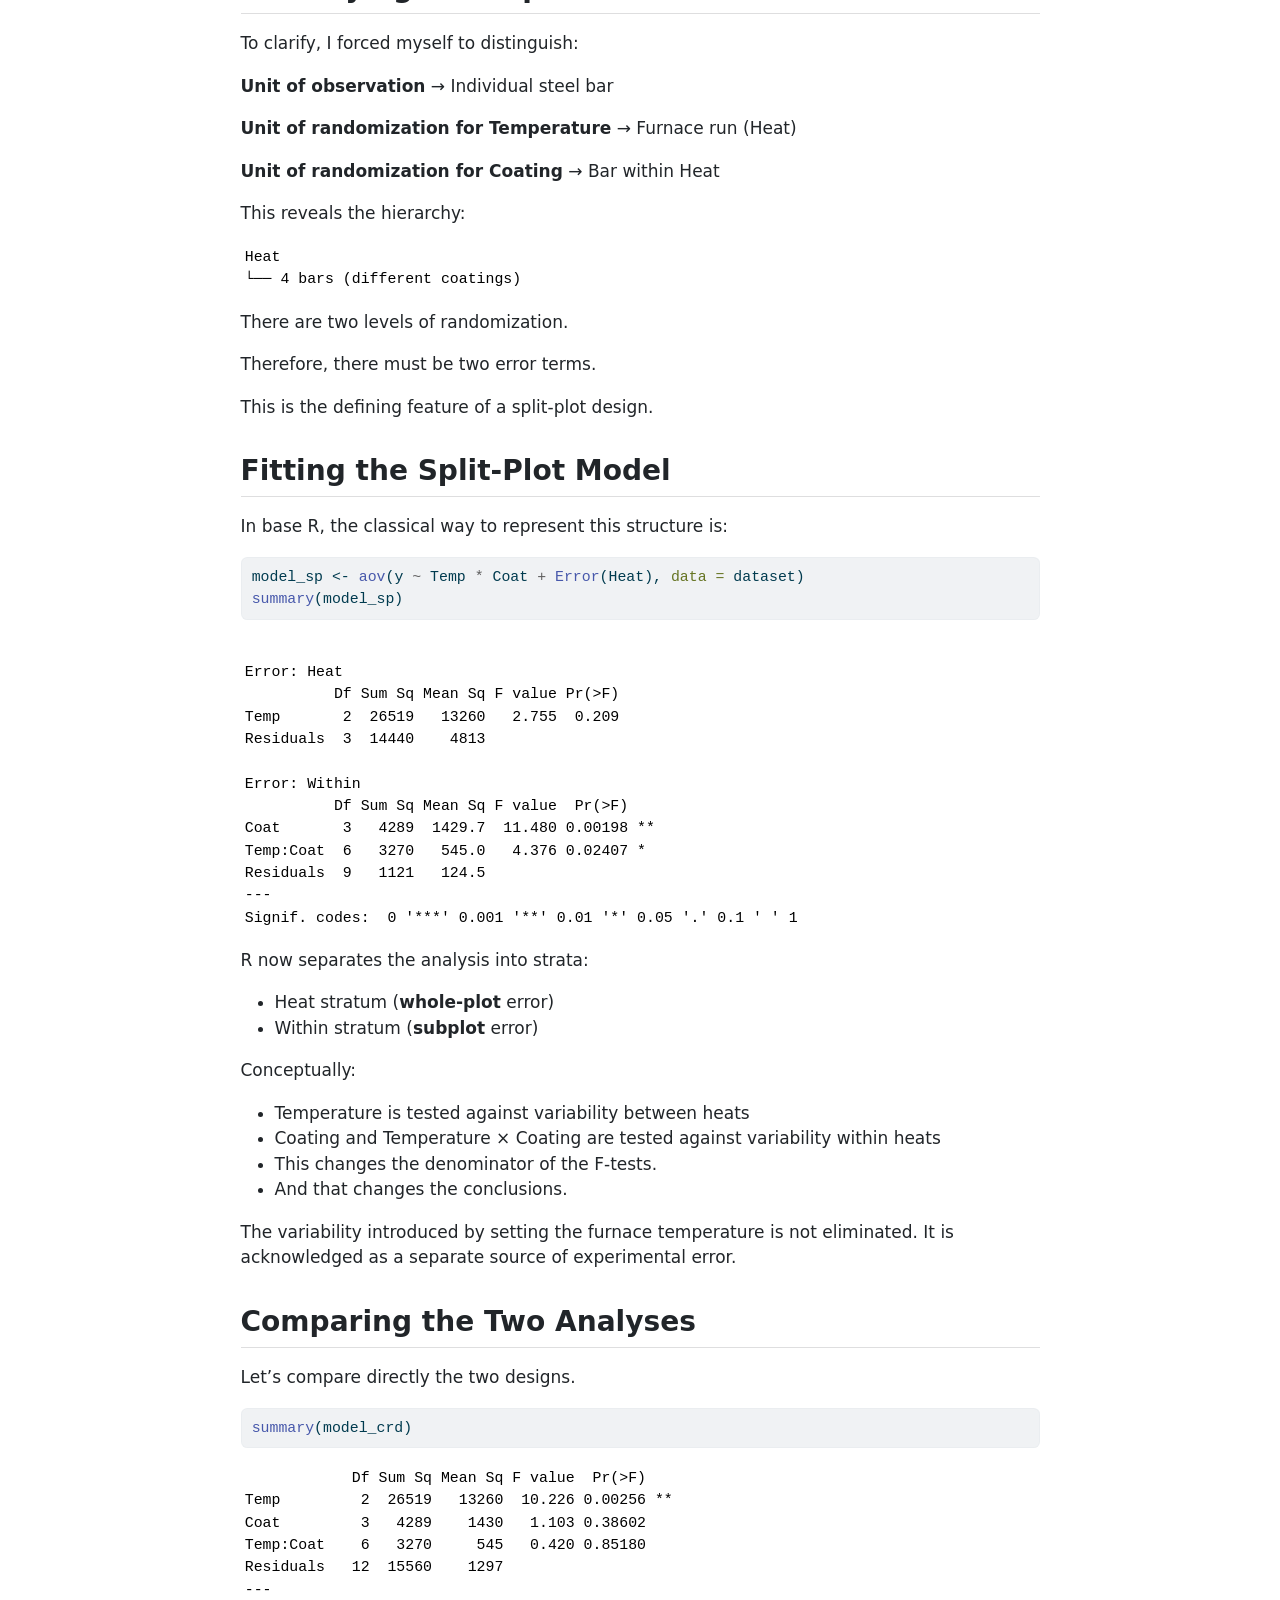
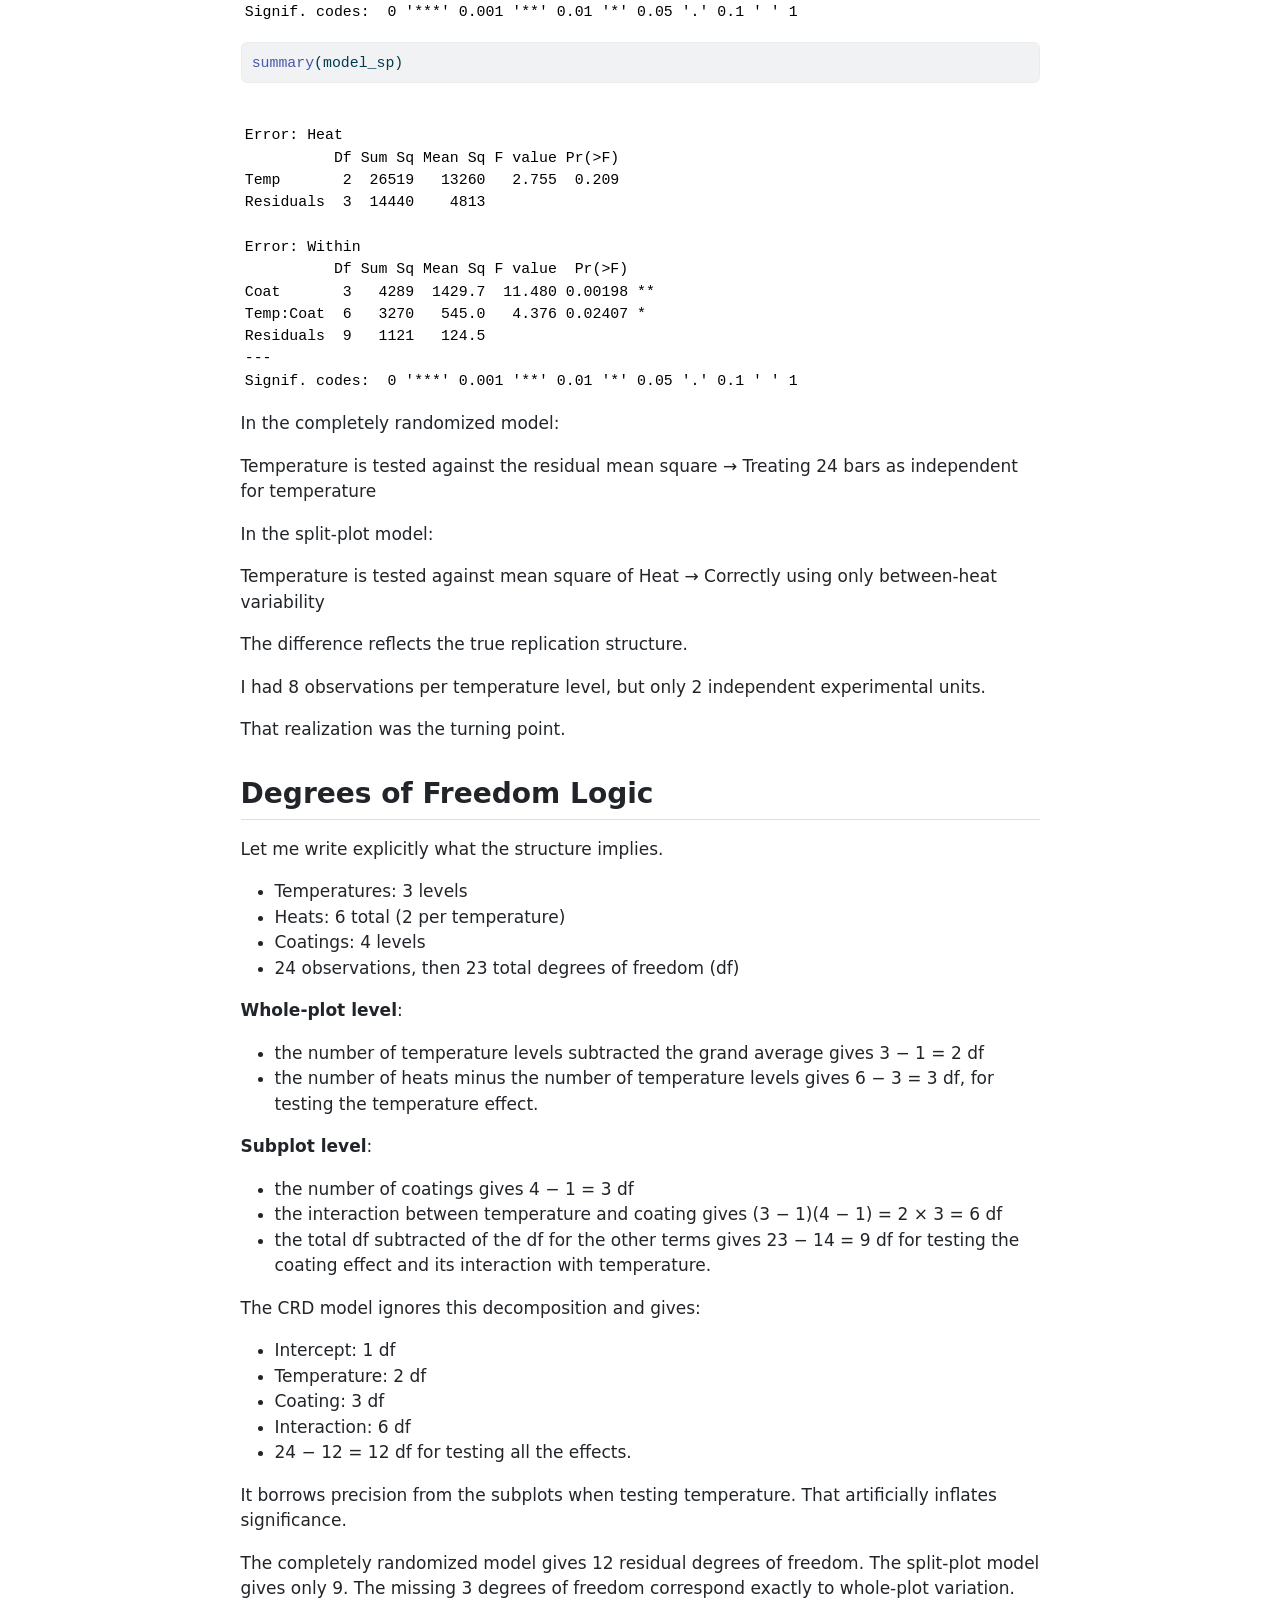
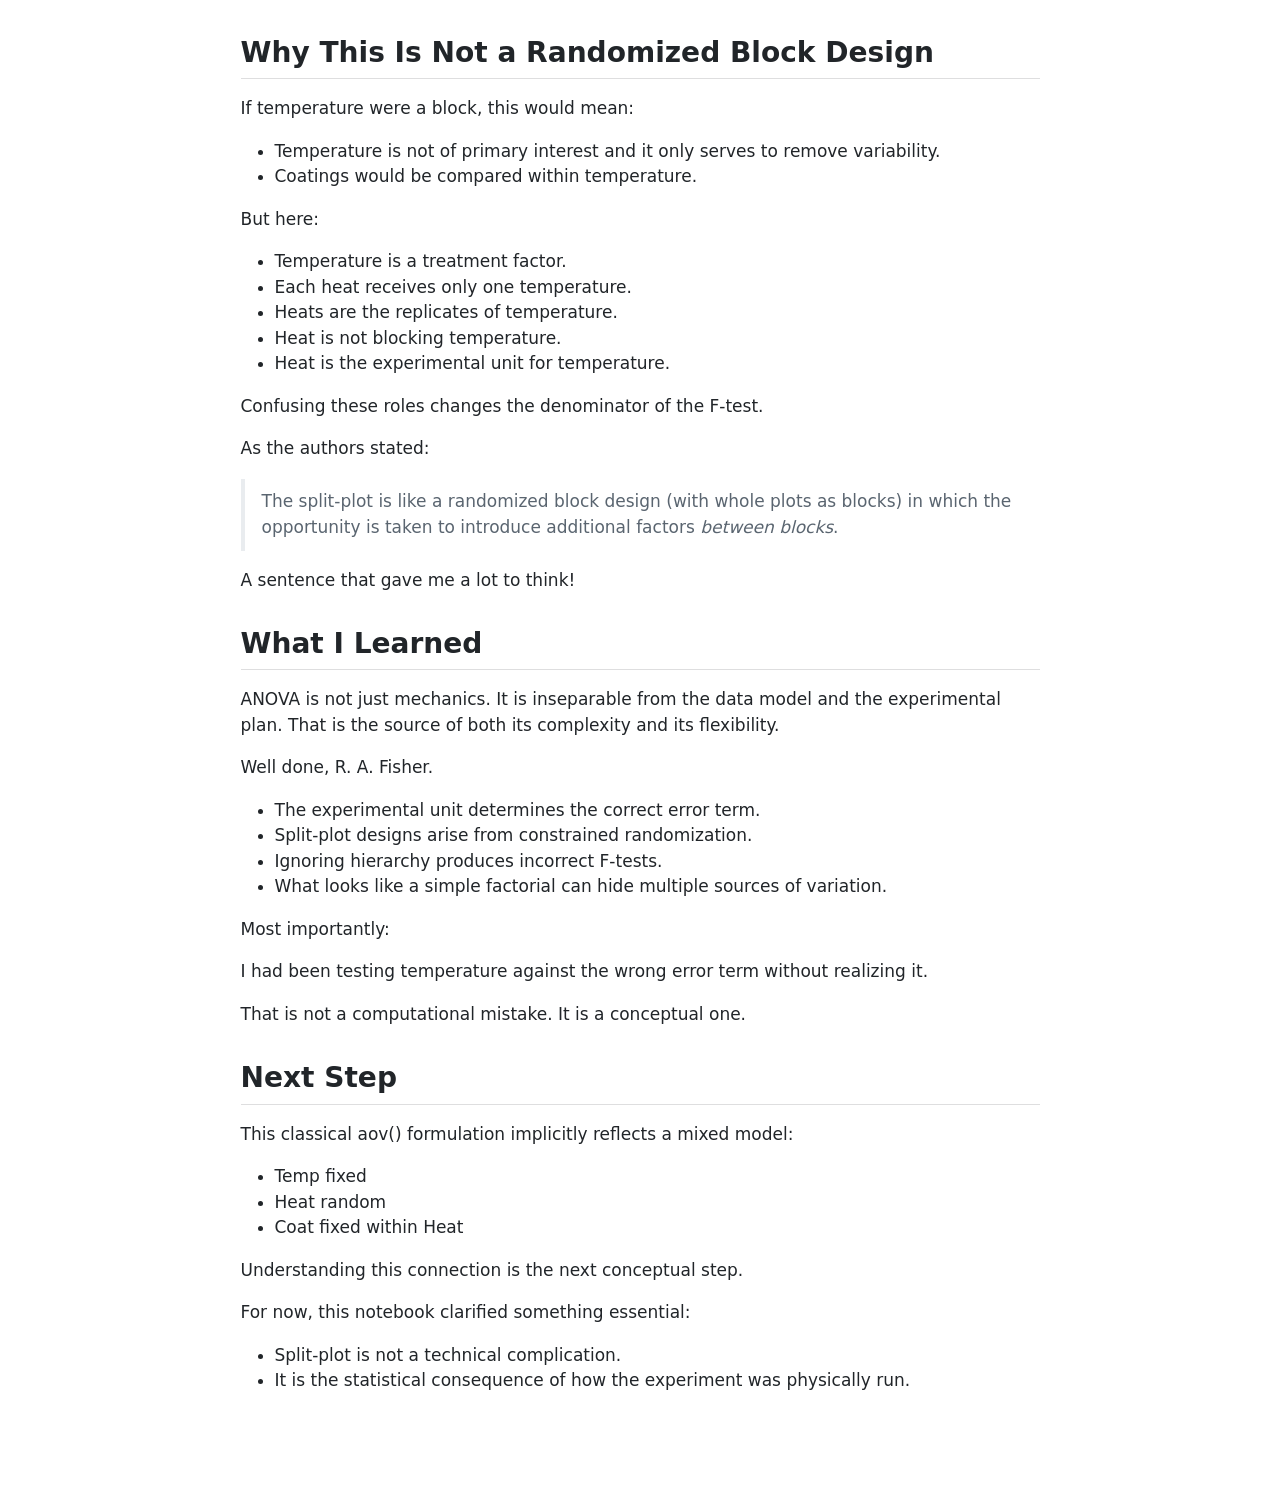
==== commit 5c9feb2e: "Built site for gh-pages" ====
--- a/report.html
+++ b/report.html
@@ -2,7 +2,7 @@
 <html xmlns="http://www.w3.org/1999/xhtml" lang="en" xml:lang="en"><head>
 
 <meta charset="utf-8">
-<meta name="generator" content="quarto-1.8.27">
+<meta name="generator" content="quarto-1.7.32">
 
 <meta name="viewport" content="width=device-width, initial-scale=1.0, user-scalable=yes">
 
@@ -62,15 +62,14 @@
 <script src="report_files/libs/clipboard/clipboard.min.js"></script>
 <script src="report_files/libs/quarto-html/quarto.js" type="module"></script>
 <script src="report_files/libs/quarto-html/tabsets/tabsets.js" type="module"></script>
-<script src="report_files/libs/quarto-html/axe/axe-check.js" type="module"></script>
 <script src="report_files/libs/quarto-html/popper.min.js"></script>
 <script src="report_files/libs/quarto-html/tippy.umd.min.js"></script>
 <script src="report_files/libs/quarto-html/anchor.min.js"></script>
 <link href="report_files/libs/quarto-html/tippy.css" rel="stylesheet">
-<link href="report_files/libs/quarto-html/quarto-syntax-highlighting-ed96de9b727972fe78a7b5d16c58bf87.css" rel="stylesheet" id="quarto-text-highlighting-styles">
+<link href="report_files/libs/quarto-html/quarto-syntax-highlighting-37eea08aefeeee20ff55810ff984fec1.css" rel="stylesheet" id="quarto-text-highlighting-styles">
 <script src="report_files/libs/bootstrap/bootstrap.min.js"></script>
 <link href="report_files/libs/bootstrap/bootstrap-icons.css" rel="stylesheet">
-<link href="report_files/libs/bootstrap/bootstrap-1d090f757e2aa3c57a39f7a6ee6efa83.min.css" rel="stylesheet" append-hash="true" id="quarto-bootstrap" data-mode="light">
+<link href="report_files/libs/bootstrap/bootstrap-2d73af08e50191c404607600e6e0cdff.min.css" rel="stylesheet" append-hash="true" id="quarto-bootstrap" data-mode="light">
 
 
 </head>
@@ -107,8 +106,8 @@
 
 
 <div class="cell">
-<div class="code-copy-outer-scaffold"><div class="sourceCode cell-code" id="cb1"><pre class="sourceCode r code-with-copy"><code class="sourceCode r"><span id="cb1-1"><a href="#cb1-1" aria-hidden="true" tabindex="-1"></a><span class="fu">library</span>(knitr)</span>
-<span id="cb1-2"><a href="#cb1-2" aria-hidden="true" tabindex="-1"></a><span class="fu">source</span>(<span class="st">"R/create_dataset.R"</span>)</span></code></pre></div><button title="Copy to Clipboard" class="code-copy-button"><i class="bi"></i></button></div>
+<div class="sourceCode cell-code" id="cb1"><pre class="sourceCode r code-with-copy"><code class="sourceCode r"><span id="cb1-1"><a href="#cb1-1" aria-hidden="true" tabindex="-1"></a><span class="fu">library</span>(knitr)</span>
+<span id="cb1-2"><a href="#cb1-2" aria-hidden="true" tabindex="-1"></a><span class="fu">source</span>(<span class="st">"R/create_dataset.R"</span>)</span></code><button title="Copy to Clipboard" class="code-copy-button"><i class="bi"></i></button></pre></div>
 </div>
 <section id="why-this-example-stopped-me" class="level2">
 <h2 class="anchored" data-anchor-id="why-this-example-stopped-me">Why This Example Stopped Me</h2>
@@ -139,8 +138,8 @@
 <li>Within each heat, four coated bars are tested.</li>
 </ul>
 <div class="cell">
-<div class="code-copy-outer-scaffold"><div class="sourceCode cell-code" id="cb2"><pre class="sourceCode r code-with-copy"><code class="sourceCode r"><span id="cb2-1"><a href="#cb2-1" aria-hidden="true" tabindex="-1"></a>dataset <span class="ot">&lt;-</span> <span class="fu">create_dataset</span>()</span>
-<span id="cb2-2"><a href="#cb2-2" aria-hidden="true" tabindex="-1"></a>knitr<span class="sc">::</span><span class="fu">kable</span>(dataset)</span></code></pre></div><button title="Copy to Clipboard" class="code-copy-button"><i class="bi"></i></button></div>
+<div class="sourceCode cell-code" id="cb2"><pre class="sourceCode r code-with-copy"><code class="sourceCode r"><span id="cb2-1"><a href="#cb2-1" aria-hidden="true" tabindex="-1"></a>dataset <span class="ot">&lt;-</span> <span class="fu">create_dataset</span>()</span>
+<span id="cb2-2"><a href="#cb2-2" aria-hidden="true" tabindex="-1"></a>knitr<span class="sc">::</span><span class="fu">kable</span>(dataset)</span></code><button title="Copy to Clipboard" class="code-copy-button"><i class="bi"></i></button></pre></div>
 <div id="tbl-dataset" class="cell quarto-float quarto-figure quarto-figure-center anchored">
 <figure class="quarto-float quarto-float-tbl figure">
 <figcaption class="quarto-float-caption-top quarto-float-caption quarto-float-tbl" id="tbl-dataset-caption-0ceaefa1-69ba-4598-a22c-09a6ac19f8ca">
@@ -317,14 +316,14 @@
 <p>Suppose all 24 observations were independent experimental units.</p>
 <p>Then the model would be:</p>
 <div class="cell">
-<div class="code-copy-outer-scaffold"><div class="sourceCode cell-code" id="cb3"><pre class="sourceCode r code-with-copy"><code class="sourceCode r"><span id="cb3-1"><a href="#cb3-1" aria-hidden="true" tabindex="-1"></a>model_crd <span class="ot">&lt;-</span> <span class="fu">aov</span>(y <span class="sc">~</span> Temp <span class="sc">*</span> Coat, <span class="at">data =</span> dataset)</span>
-<span id="cb3-2"><a href="#cb3-2" aria-hidden="true" tabindex="-1"></a><span class="fu">anova</span>(model_crd)</span></code></pre></div><button title="Copy to Clipboard" class="code-copy-button"><i class="bi"></i></button></div>
+<div class="sourceCode cell-code" id="cb3"><pre class="sourceCode r code-with-copy"><code class="sourceCode r"><span id="cb3-1"><a href="#cb3-1" aria-hidden="true" tabindex="-1"></a>model_crd <span class="ot">&lt;-</span> <span class="fu">aov</span>(y <span class="sc">~</span> Temp <span class="sc">*</span> Coat, <span class="at">data =</span> dataset)</span>
+<span id="cb3-2"><a href="#cb3-2" aria-hidden="true" tabindex="-1"></a><span class="fu">anova</span>(model_crd)</span></code><button title="Copy to Clipboard" class="code-copy-button"><i class="bi"></i></button></pre></div>
 <div class="cell-output cell-output-stdout">
 <pre><code>Analysis of Variance Table
 
 Response: y
           Df  Sum Sq Mean Sq F value   Pr(&gt;F)   
-Temp       2 26519.3 13259.6 10.2256 0.002557 **
+Temp       2 26519.2 13259.6 10.2256 0.002557 **
 Coat       3  4289.1  1429.7  1.1026 0.386016   
 Temp:Coat  6  3269.7   545.0  0.4203 0.851799   
 Residuals 12 15560.5  1296.7                    
@@ -367,8 +366,8 @@
 <h2 class="anchored" data-anchor-id="fitting-the-split-plot-model">Fitting the Split-Plot Model</h2>
 <p>In base R, the classical way to represent this structure is:</p>
 <div class="cell">
-<div class="code-copy-outer-scaffold"><div class="sourceCode cell-code" id="cb6"><pre class="sourceCode r code-with-copy"><code class="sourceCode r"><span id="cb6-1"><a href="#cb6-1" aria-hidden="true" tabindex="-1"></a>model_sp <span class="ot">&lt;-</span> <span class="fu">aov</span>(y <span class="sc">~</span> Temp <span class="sc">*</span> Coat <span class="sc">+</span> <span class="fu">Error</span>(Heat), <span class="at">data =</span> dataset)</span>
-<span id="cb6-2"><a href="#cb6-2" aria-hidden="true" tabindex="-1"></a><span class="fu">summary</span>(model_sp)</span></code></pre></div><button title="Copy to Clipboard" class="code-copy-button"><i class="bi"></i></button></div>
+<div class="sourceCode cell-code" id="cb6"><pre class="sourceCode r code-with-copy"><code class="sourceCode r"><span id="cb6-1"><a href="#cb6-1" aria-hidden="true" tabindex="-1"></a>model_sp <span class="ot">&lt;-</span> <span class="fu">aov</span>(y <span class="sc">~</span> Temp <span class="sc">*</span> Coat <span class="sc">+</span> <span class="fu">Error</span>(Heat), <span class="at">data =</span> dataset)</span>
+<span id="cb6-2"><a href="#cb6-2" aria-hidden="true" tabindex="-1"></a><span class="fu">summary</span>(model_sp)</span></code><button title="Copy to Clipboard" class="code-copy-button"><i class="bi"></i></button></pre></div>
 <div class="cell-output cell-output-stdout">
 <pre><code>
 Error: Heat
@@ -403,7 +402,7 @@
 <h2 class="anchored" data-anchor-id="comparing-the-two-analyses">Comparing the Two Analyses</h2>
 <p>Let’s compare directly the two designs.</p>
 <div class="cell">
-<div class="code-copy-outer-scaffold"><div class="sourceCode cell-code" id="cb8"><pre class="sourceCode r code-with-copy"><code class="sourceCode r"><span id="cb8-1"><a href="#cb8-1" aria-hidden="true" tabindex="-1"></a><span class="fu">summary</span>(model_crd)</span></code></pre></div><button title="Copy to Clipboard" class="code-copy-button"><i class="bi"></i></button></div>
+<div class="sourceCode cell-code" id="cb8"><pre class="sourceCode r code-with-copy"><code class="sourceCode r"><span id="cb8-1"><a href="#cb8-1" aria-hidden="true" tabindex="-1"></a><span class="fu">summary</span>(model_crd)</span></code><button title="Copy to Clipboard" class="code-copy-button"><i class="bi"></i></button></pre></div>
 <div class="cell-output cell-output-stdout">
 <pre><code>            Df Sum Sq Mean Sq F value  Pr(&gt;F)   
 Temp         2  26519   13260  10.226 0.00256 **
@@ -413,7 +412,7 @@
 ---
 Signif. codes:  0 '***' 0.001 '**' 0.01 '*' 0.05 '.' 0.1 ' ' 1</code></pre>
 </div>
-<div class="code-copy-outer-scaffold"><div class="sourceCode cell-code" id="cb10"><pre class="sourceCode r code-with-copy"><code class="sourceCode r"><span id="cb10-1"><a href="#cb10-1" aria-hidden="true" tabindex="-1"></a><span class="fu">summary</span>(model_sp)</span></code></pre></div><button title="Copy to Clipboard" class="code-copy-button"><i class="bi"></i></button></div>
+<div class="sourceCode cell-code" id="cb10"><pre class="sourceCode r code-with-copy"><code class="sourceCode r"><span id="cb10-1"><a href="#cb10-1" aria-hidden="true" tabindex="-1"></a><span class="fu">summary</span>(model_sp)</span></code><button title="Copy to Clipboard" class="code-copy-button"><i class="bi"></i></button></pre></div>
 <div class="cell-output cell-output-stdout">
 <pre><code>
 Error: Heat
@@ -574,14 +573,13 @@
       e.clearSelection();
     }
     const getTextToCopy = function(trigger) {
-      const outerScaffold = trigger.parentElement.cloneNode(true);
-      const codeEl = outerScaffold.querySelector('code');
-      for (const childEl of codeEl.children) {
-        if (isCodeAnnotation(childEl)) {
-          childEl.remove();
-        }
-      }
-      return codeEl.innerText;
+        const codeEl = trigger.previousElementSibling.cloneNode(true);
+        for (const childEl of codeEl.children) {
+          if (isCodeAnnotation(childEl)) {
+            childEl.remove();
+          }
+        }
+        return codeEl.innerText;
     }
     const clipboard = new window.ClipboardJS('.code-copy-button:not([data-in-quarto-modal])', {
       text: getTextToCopy
--- a/report_files/libs/quarto-html/quarto-syntax-highlighting-37eea08aefeeee20ff55810ff984fec1.css
+++ b/report_files/libs/quarto-html/quarto-syntax-highlighting-37eea08aefeeee20ff55810ff984fec1.css
@@ -0,0 +1,236 @@
+/* quarto syntax highlight colors */
+:root {
+  --quarto-hl-ot-color: #003B4F;
+  --quarto-hl-at-color: #657422;
+  --quarto-hl-ss-color: #20794D;
+  --quarto-hl-an-color: #5E5E5E;
+  --quarto-hl-fu-color: #4758AB;
+  --quarto-hl-st-color: #20794D;
+  --quarto-hl-cf-color: #003B4F;
+  --quarto-hl-op-color: #5E5E5E;
+  --quarto-hl-er-color: #AD0000;
+  --quarto-hl-bn-color: #AD0000;
+  --quarto-hl-al-color: #AD0000;
+  --quarto-hl-va-color: #111111;
+  --quarto-hl-bu-color: inherit;
+  --quarto-hl-ex-color: inherit;
+  --quarto-hl-pp-color: #AD0000;
+  --quarto-hl-in-color: #5E5E5E;
+  --quarto-hl-vs-color: #20794D;
+  --quarto-hl-wa-color: #5E5E5E;
+  --quarto-hl-do-color: #5E5E5E;
+  --quarto-hl-im-color: #00769E;
+  --quarto-hl-ch-color: #20794D;
+  --quarto-hl-dt-color: #AD0000;
+  --quarto-hl-fl-color: #AD0000;
+  --quarto-hl-co-color: #5E5E5E;
+  --quarto-hl-cv-color: #5E5E5E;
+  --quarto-hl-cn-color: #8f5902;
+  --quarto-hl-sc-color: #5E5E5E;
+  --quarto-hl-dv-color: #AD0000;
+  --quarto-hl-kw-color: #003B4F;
+}
+
+/* other quarto variables */
+:root {
+  --quarto-font-monospace: SFMono-Regular, Menlo, Monaco, Consolas, "Liberation Mono", "Courier New", monospace;
+}
+
+/* syntax highlight based on Pandoc's rules */
+pre > code.sourceCode > span {
+  color: #003B4F;
+}
+
+code.sourceCode > span {
+  color: #003B4F;
+}
+
+div.sourceCode,
+div.sourceCode pre.sourceCode {
+  color: #003B4F;
+}
+
+/* Normal */
+code span {
+  color: #003B4F;
+}
+
+/* Alert */
+code span.al {
+  color: #AD0000;
+  font-style: inherit;
+}
+
+/* Annotation */
+code span.an {
+  color: #5E5E5E;
+  font-style: inherit;
+}
+
+/* Attribute */
+code span.at {
+  color: #657422;
+  font-style: inherit;
+}
+
+/* BaseN */
+code span.bn {
+  color: #AD0000;
+  font-style: inherit;
+}
+
+/* BuiltIn */
+code span.bu {
+  font-style: inherit;
+}
+
+/* ControlFlow */
+code span.cf {
+  color: #003B4F;
+  font-weight: bold;
+  font-style: inherit;
+}
+
+/* Char */
+code span.ch {
+  color: #20794D;
+  font-style: inherit;
+}
+
+/* Constant */
+code span.cn {
+  color: #8f5902;
+  font-style: inherit;
+}
+
+/* Comment */
+code span.co {
+  color: #5E5E5E;
+  font-style: inherit;
+}
+
+/* CommentVar */
+code span.cv {
+  color: #5E5E5E;
+  font-style: italic;
+}
+
+/* Documentation */
+code span.do {
+  color: #5E5E5E;
+  font-style: italic;
+}
+
+/* DataType */
+code span.dt {
+  color: #AD0000;
+  font-style: inherit;
+}
+
+/* DecVal */
+code span.dv {
+  color: #AD0000;
+  font-style: inherit;
+}
+
+/* Error */
+code span.er {
+  color: #AD0000;
+  font-style: inherit;
+}
+
+/* Extension */
+code span.ex {
+  font-style: inherit;
+}
+
+/* Float */
+code span.fl {
+  color: #AD0000;
+  font-style: inherit;
+}
+
+/* Function */
+code span.fu {
+  color: #4758AB;
+  font-style: inherit;
+}
+
+/* Import */
+code span.im {
+  color: #00769E;
+  font-style: inherit;
+}
+
+/* Information */
+code span.in {
+  color: #5E5E5E;
+  font-style: inherit;
+}
+
+/* Keyword */
+code span.kw {
+  color: #003B4F;
+  font-weight: bold;
+  font-style: inherit;
+}
+
+/* Operator */
+code span.op {
+  color: #5E5E5E;
+  font-style: inherit;
+}
+
+/* Other */
+code span.ot {
+  color: #003B4F;
+  font-style: inherit;
+}
+
+/* Preprocessor */
+code span.pp {
+  color: #AD0000;
+  font-style: inherit;
+}
+
+/* SpecialChar */
+code span.sc {
+  color: #5E5E5E;
+  font-style: inherit;
+}
+
+/* SpecialString */
+code span.ss {
+  color: #20794D;
+  font-style: inherit;
+}
+
+/* String */
+code span.st {
+  color: #20794D;
+  font-style: inherit;
+}
+
+/* Variable */
+code span.va {
+  color: #111111;
+  font-style: inherit;
+}
+
+/* VerbatimString */
+code span.vs {
+  color: #20794D;
+  font-style: inherit;
+}
+
+/* Warning */
+code span.wa {
+  color: #5E5E5E;
+  font-style: italic;
+}
+
+.prevent-inlining {
+  content: "</";
+}
+
+/*# sourceMappingURL=27d3d809615f7771493d095567f04340.css.map */
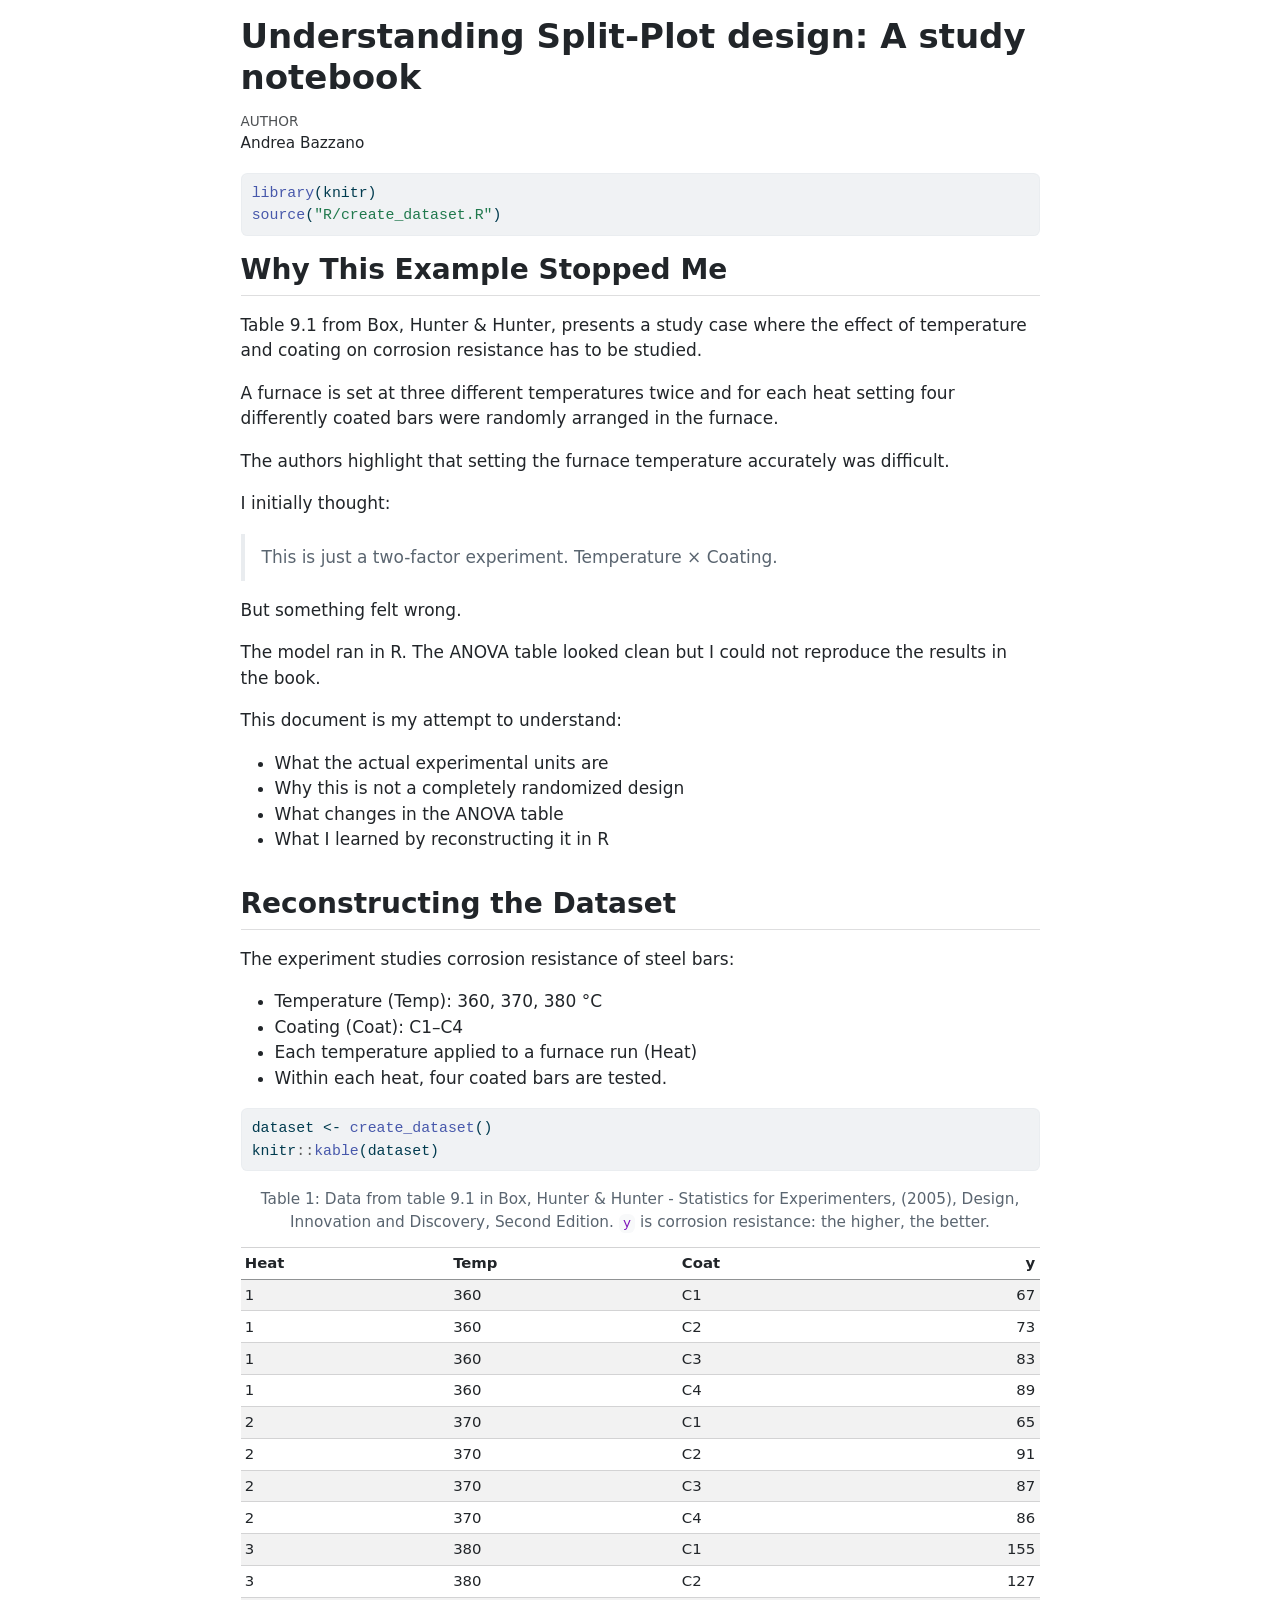
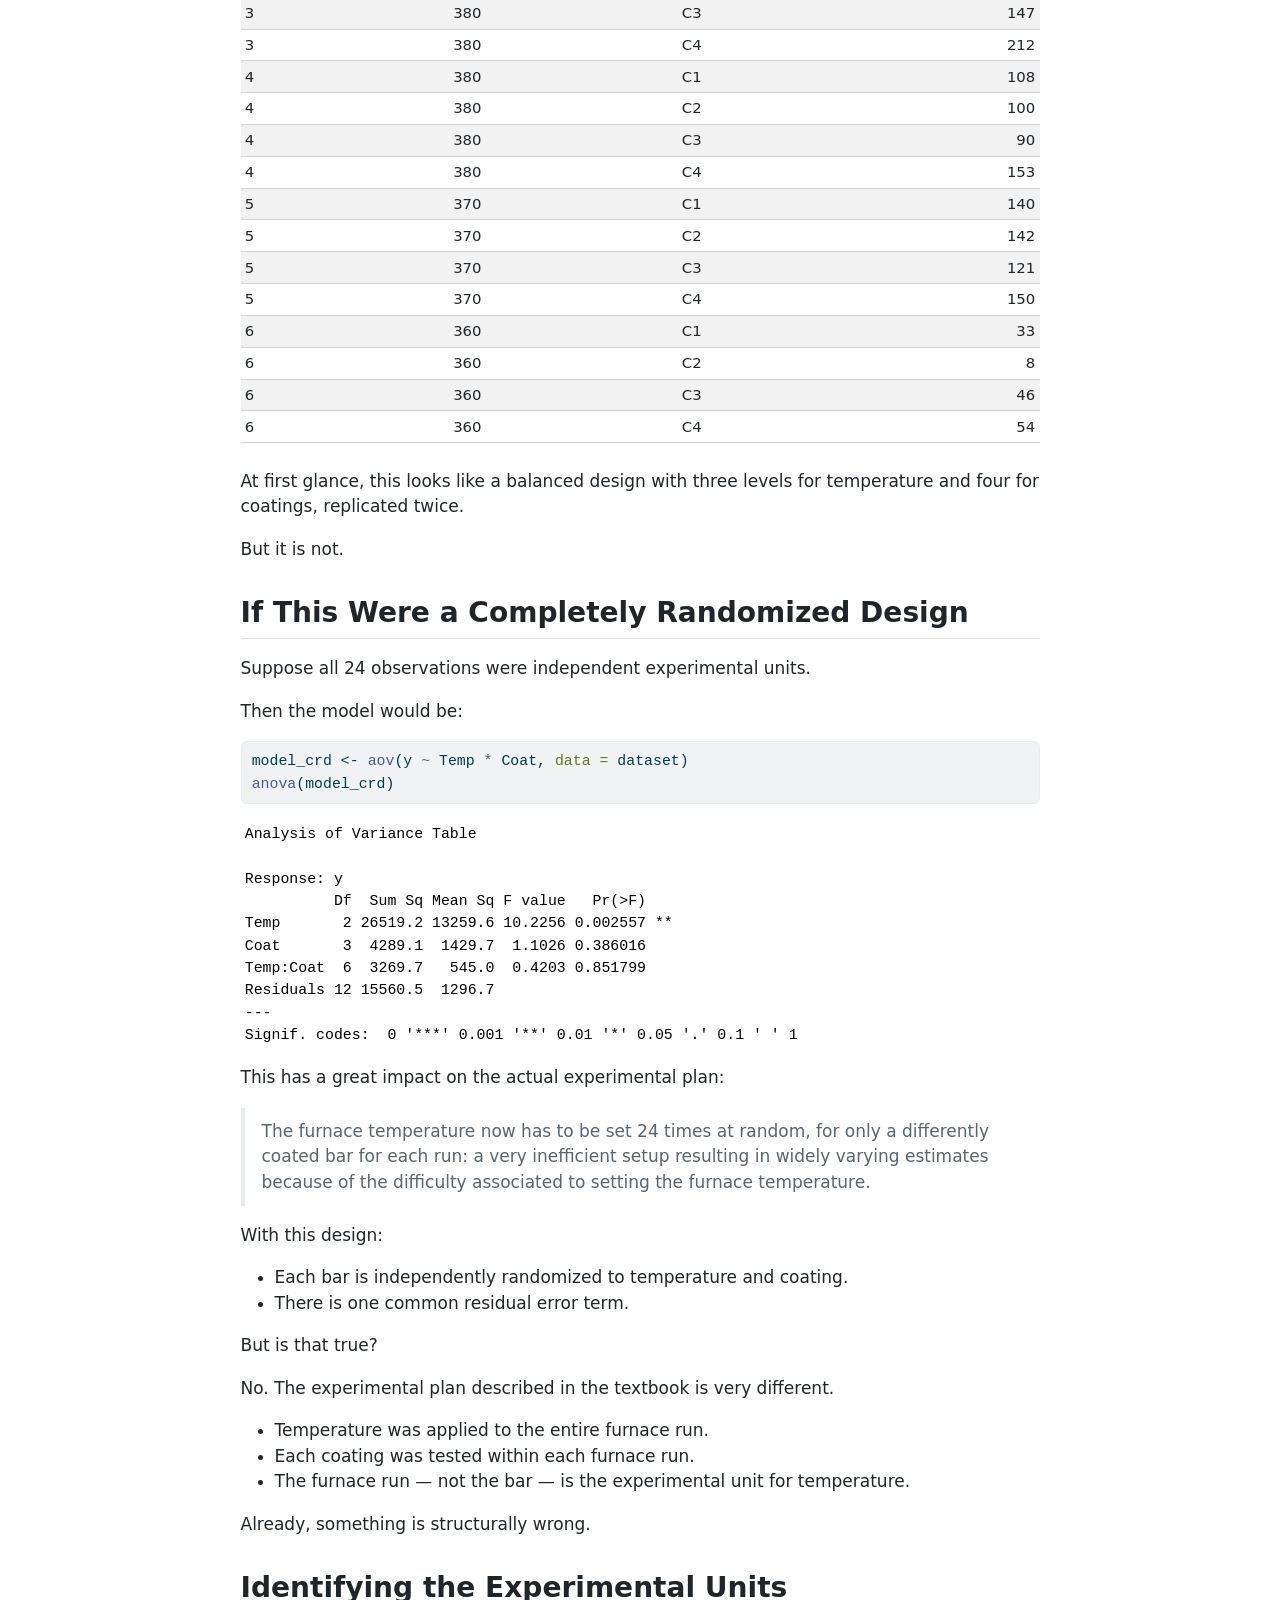
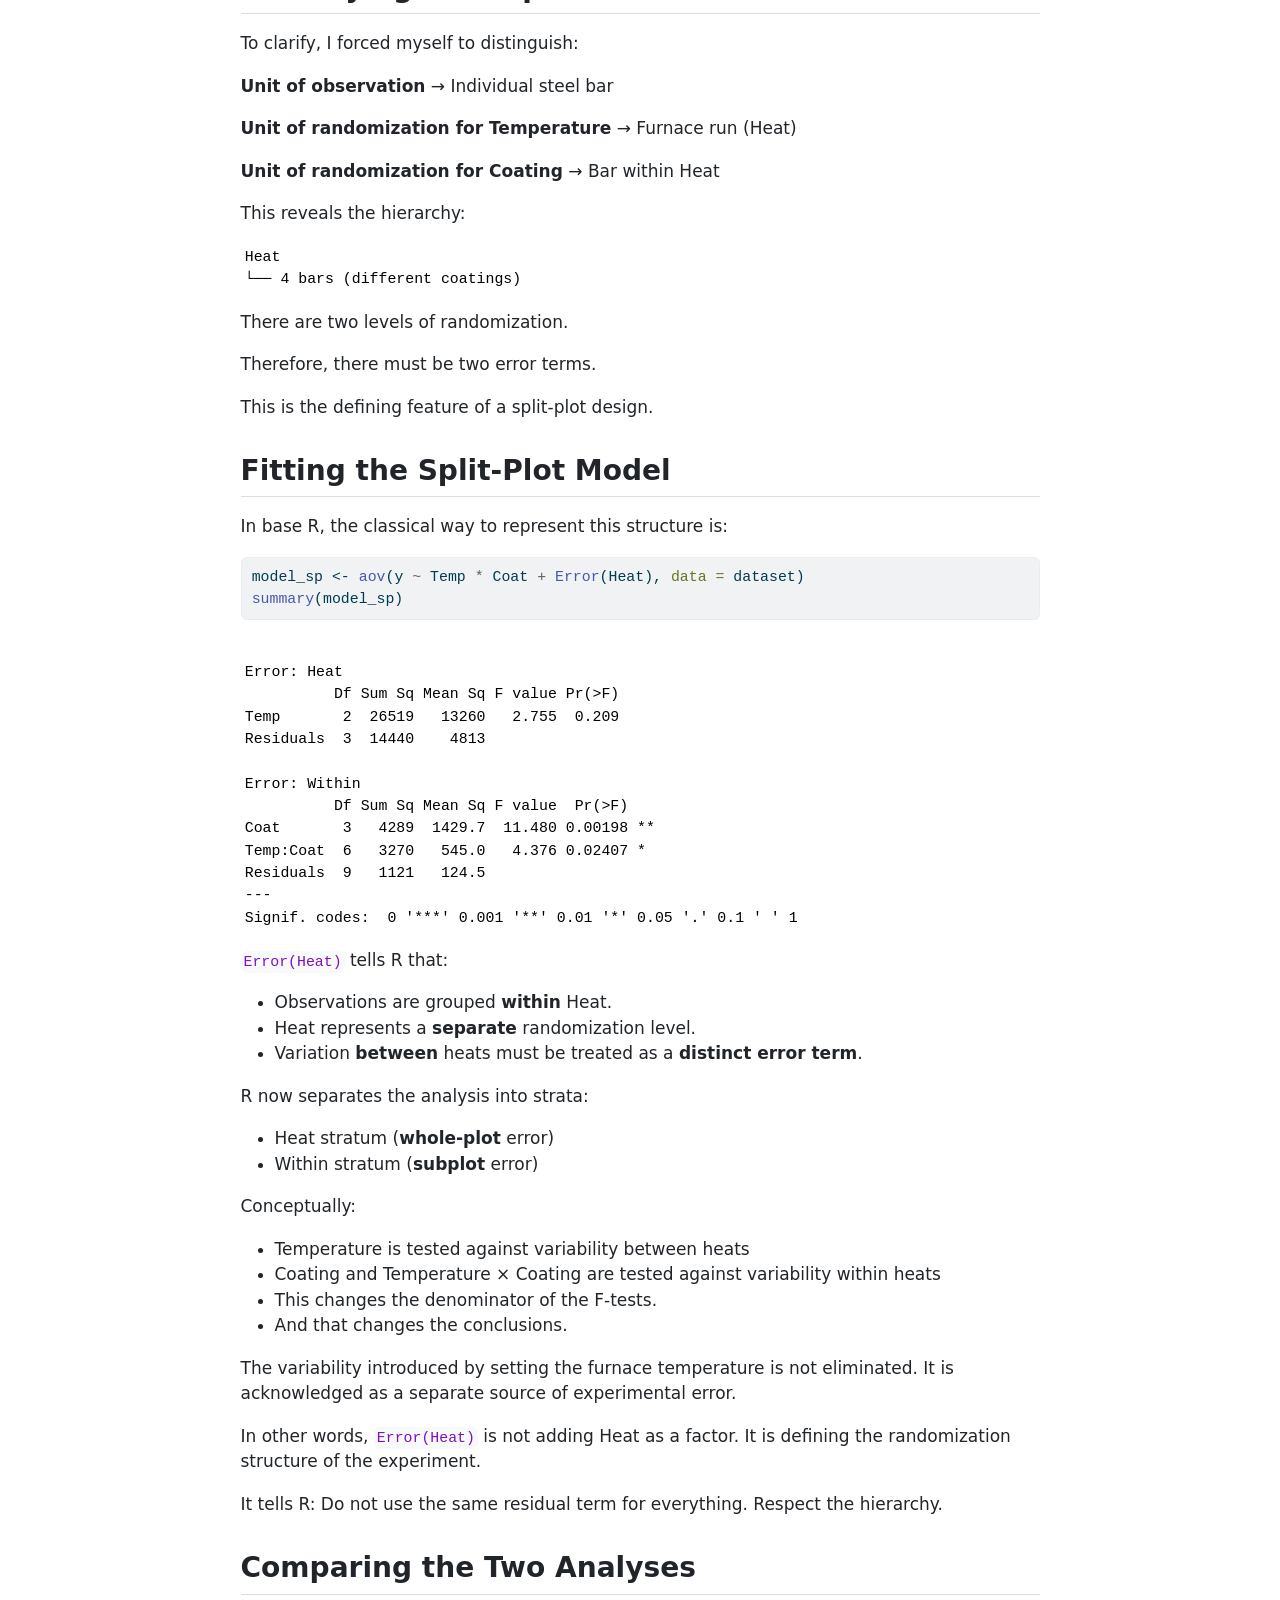
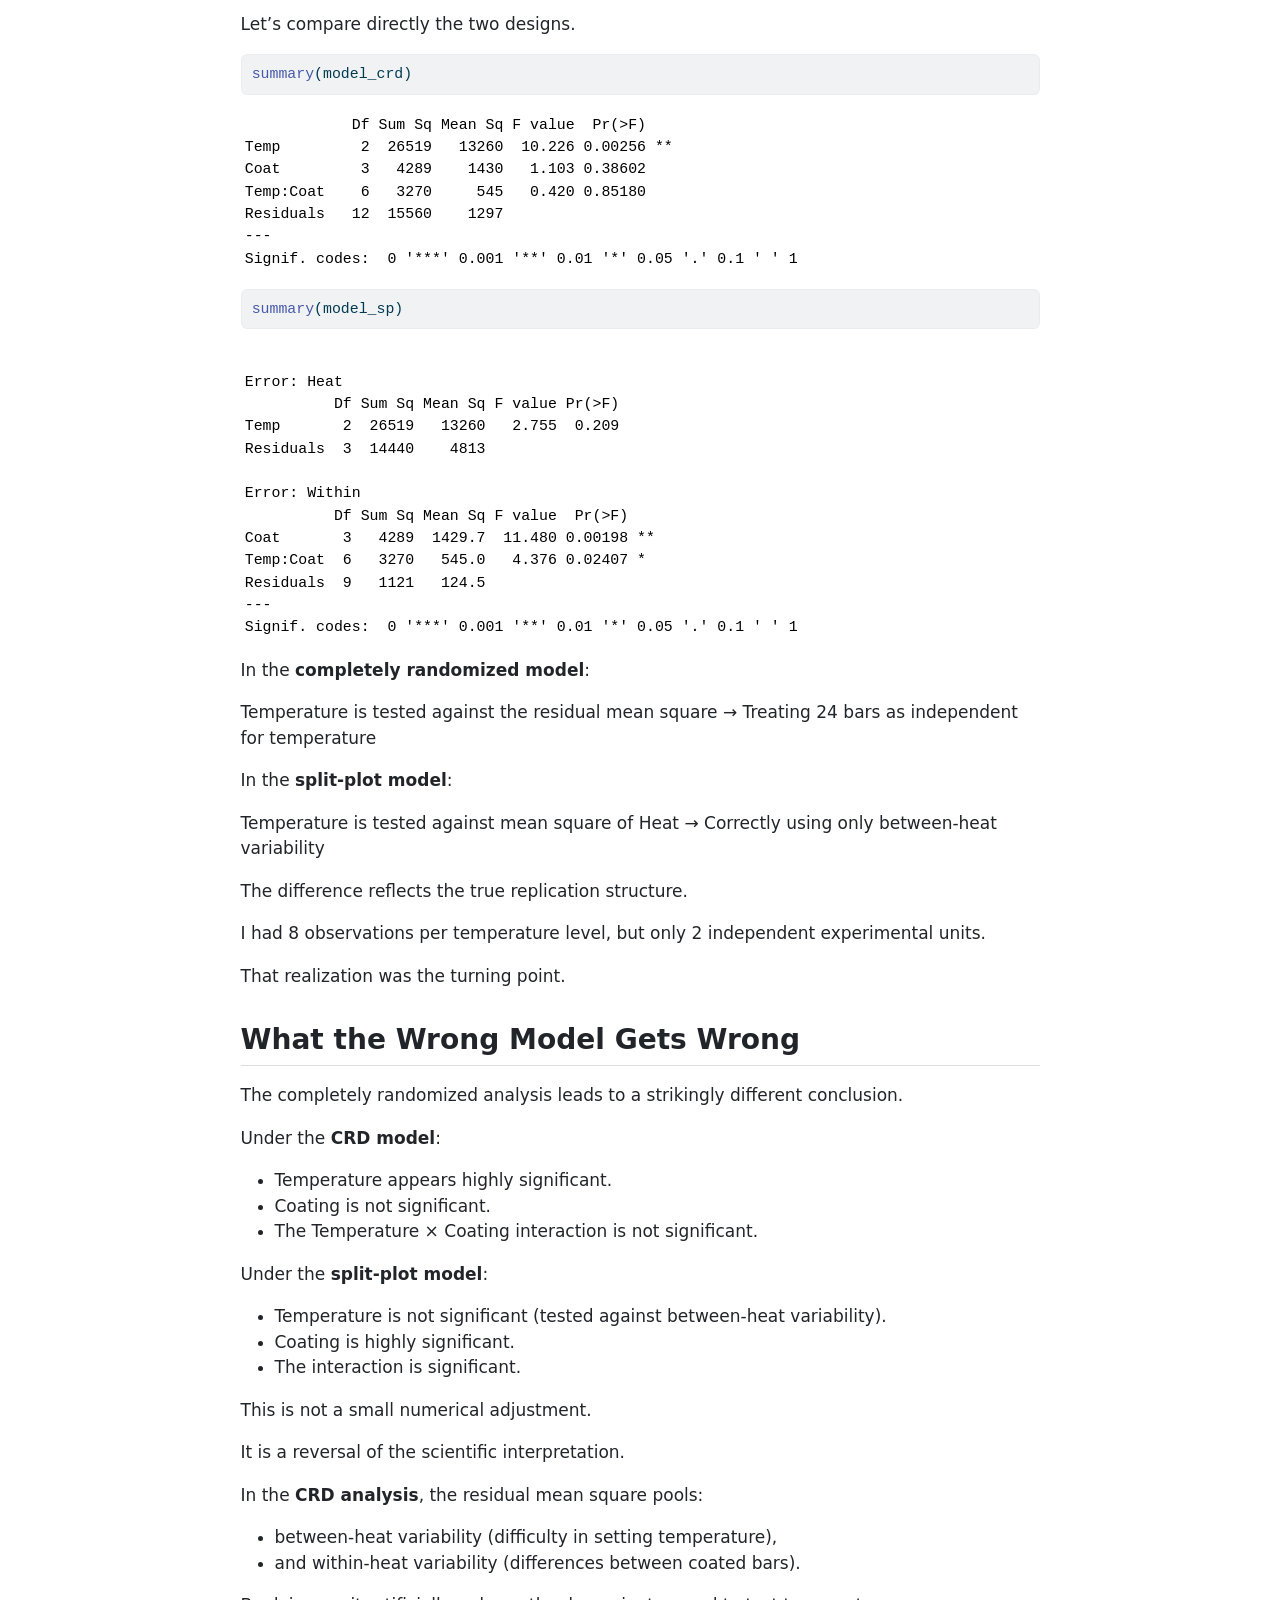
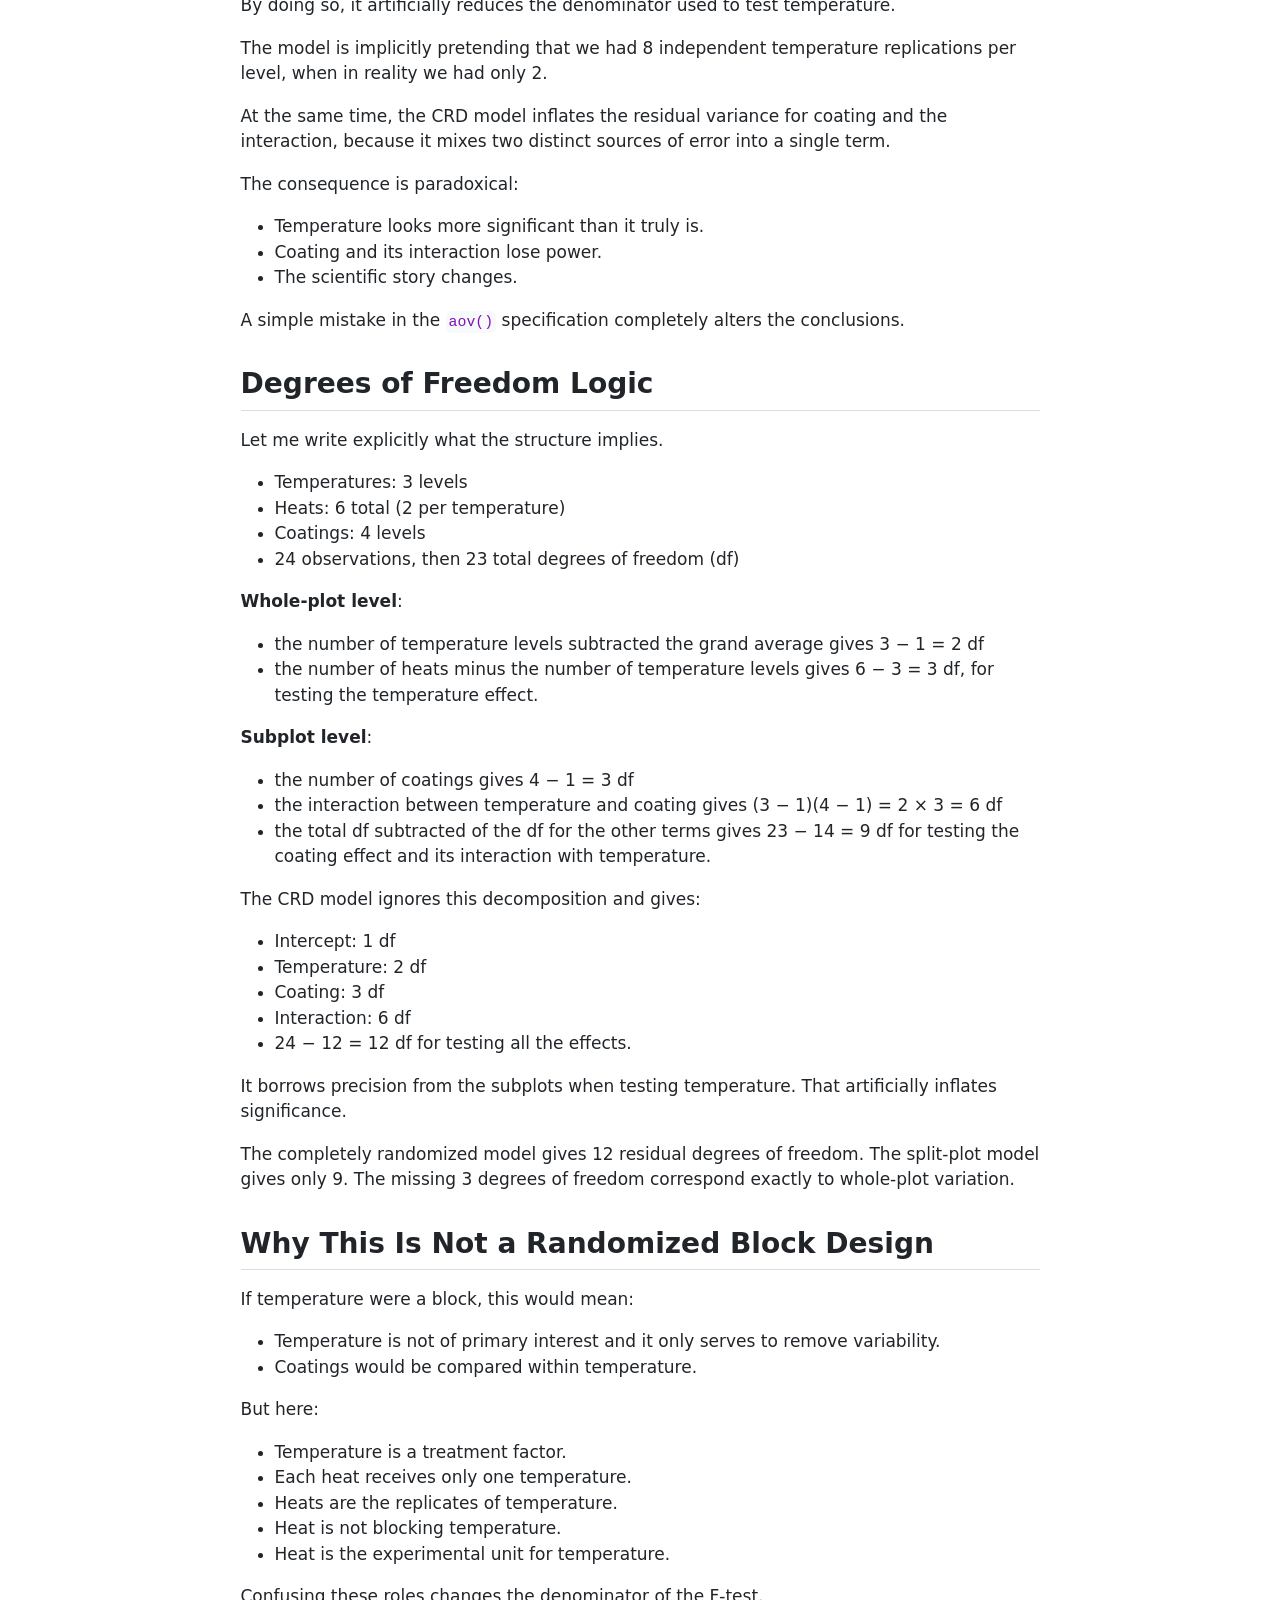
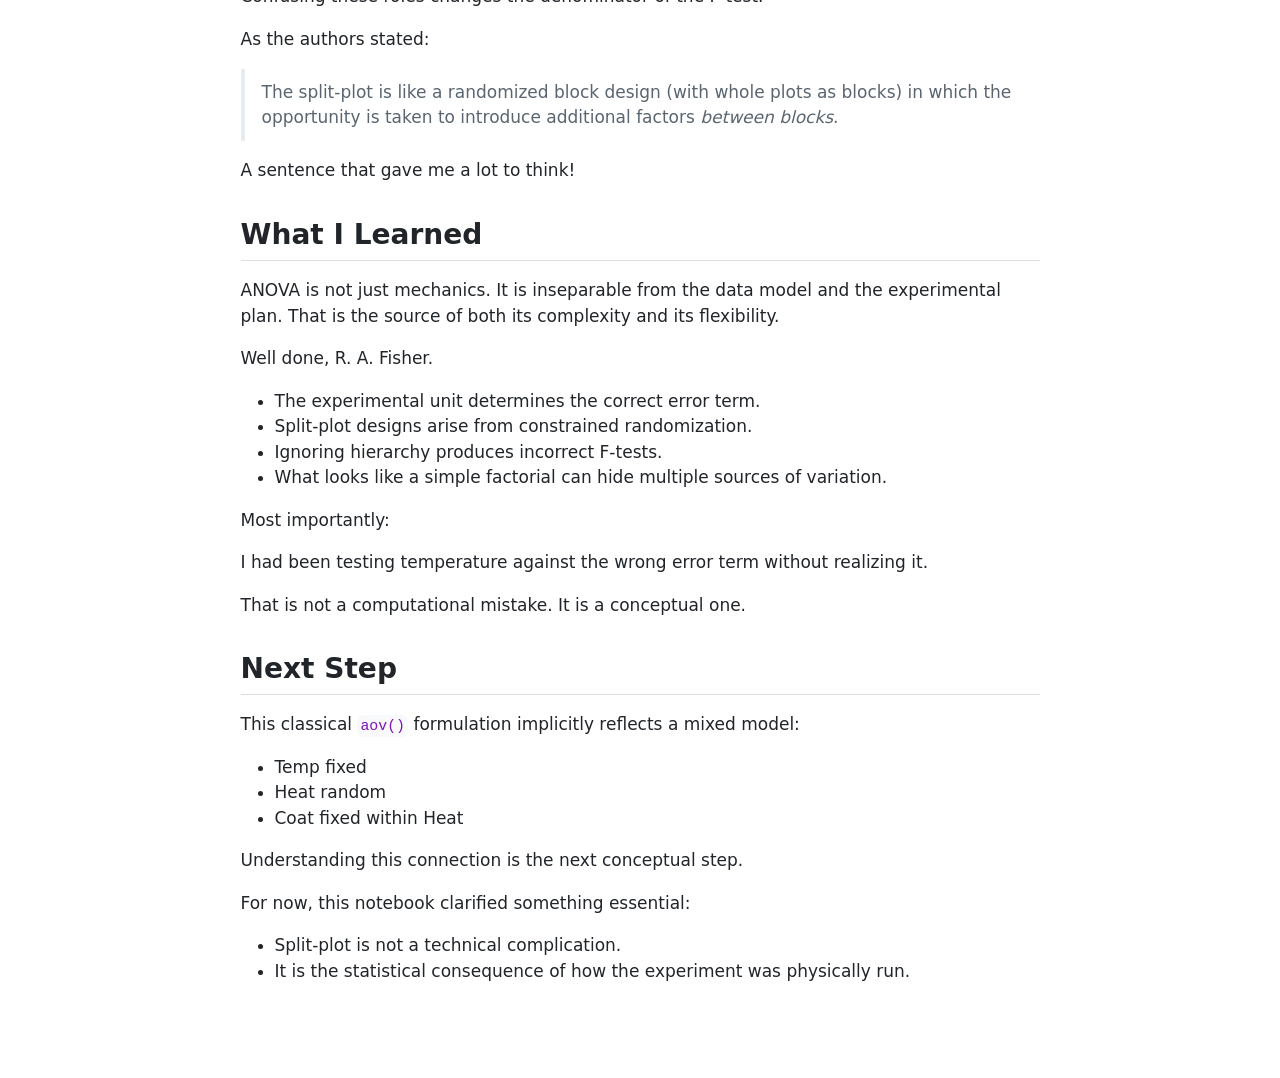
==== commit a6db8061: "Built site for gh-pages" ====
--- a/report.html
+++ b/report.html
@@ -384,6 +384,12 @@
 Signif. codes:  0 '***' 0.001 '**' 0.01 '*' 0.05 '.' 0.1 ' ' 1</code></pre>
 </div>
 </div>
+<p><code>Error(Heat)</code> tells R that:</p>
+<ul>
+<li>Observations are grouped <strong>within</strong> Heat.</li>
+<li>Heat represents a <strong>separate</strong> randomization level.</li>
+<li>Variation <strong>between</strong> heats must be treated as a <strong>distinct error term</strong>.</li>
+</ul>
 <p>R now separates the analysis into strata:</p>
 <ul>
 <li>Heat stratum (<strong>whole-plot</strong> error)</li>
@@ -397,6 +403,8 @@
 <li>And that changes the conclusions.</li>
 </ul>
 <p>The variability introduced by setting the furnace temperature is not eliminated. It is acknowledged as a separate source of experimental error.</p>
+<p>In other words, <code>Error(Heat)</code> is not adding Heat as a factor. It is defining the randomization structure of the experiment.</p>
+<p>It tells R: Do not use the same residual term for everything. Respect the hierarchy.</p>
 </section>
 <section id="comparing-the-two-analyses" class="level2">
 <h2 class="anchored" data-anchor-id="comparing-the-two-analyses">Comparing the Two Analyses</h2>
@@ -429,13 +437,46 @@
 Signif. codes:  0 '***' 0.001 '**' 0.01 '*' 0.05 '.' 0.1 ' ' 1</code></pre>
 </div>
 </div>
-<p>In the completely randomized model:</p>
+<p>In the <strong>completely randomized model</strong>:</p>
 <p>Temperature is tested against the residual mean square → Treating 24 bars as independent for temperature</p>
-<p>In the split-plot model:</p>
+<p>In the <strong>split-plot model</strong>:</p>
 <p>Temperature is tested against mean square of Heat → Correctly using only between-heat variability</p>
 <p>The difference reflects the true replication structure.</p>
 <p>I had 8 observations per temperature level, but only 2 independent experimental units.</p>
 <p>That realization was the turning point.</p>
+</section>
+<section id="what-the-wrong-model-gets-wrong" class="level2">
+<h2 class="anchored" data-anchor-id="what-the-wrong-model-gets-wrong">What the Wrong Model Gets Wrong</h2>
+<p>The completely randomized analysis leads to a strikingly different conclusion.</p>
+<p>Under the <strong>CRD model</strong>:</p>
+<ul>
+<li>Temperature appears highly significant.</li>
+<li>Coating is not significant.</li>
+<li>The Temperature × Coating interaction is not significant.</li>
+</ul>
+<p>Under the <strong>split-plot model</strong>:</p>
+<ul>
+<li>Temperature is not significant (tested against between-heat variability).</li>
+<li>Coating is highly significant.</li>
+<li>The interaction is significant.</li>
+</ul>
+<p>This is not a small numerical adjustment.</p>
+<p>It is a reversal of the scientific interpretation.</p>
+<p>In the <strong>CRD analysis</strong>, the residual mean square pools:</p>
+<ul>
+<li>between-heat variability (difficulty in setting temperature),</li>
+<li>and within-heat variability (differences between coated bars).</li>
+</ul>
+<p>By doing so, it artificially reduces the denominator used to test temperature.</p>
+<p>The model is implicitly pretending that we had 8 independent temperature replications per level, when in reality we had only 2.</p>
+<p>At the same time, the CRD model inflates the residual variance for coating and the interaction, because it mixes two distinct sources of error into a single term.</p>
+<p>The consequence is paradoxical:</p>
+<ul>
+<li>Temperature looks more significant than it truly is.</li>
+<li>Coating and its interaction lose power.</li>
+<li>The scientific story changes.</li>
+</ul>
+<p>A simple mistake in the <code>aov()</code> specification completely alters the conclusions.</p>
 </section>
 <section id="degrees-of-freedom-logic" class="level2">
 <h2 class="anchored" data-anchor-id="degrees-of-freedom-logic">Degrees of Freedom Logic</h2>
@@ -506,7 +547,7 @@
 </section>
 <section id="next-step" class="level2">
 <h2 class="anchored" data-anchor-id="next-step">Next Step</h2>
-<p>This classical aov() formulation implicitly reflects a mixed model:</p>
+<p>This classical <code>aov()</code> formulation implicitly reflects a mixed model:</p>
 <ul>
 <li>Temp fixed</li>
 <li>Heat random</li>
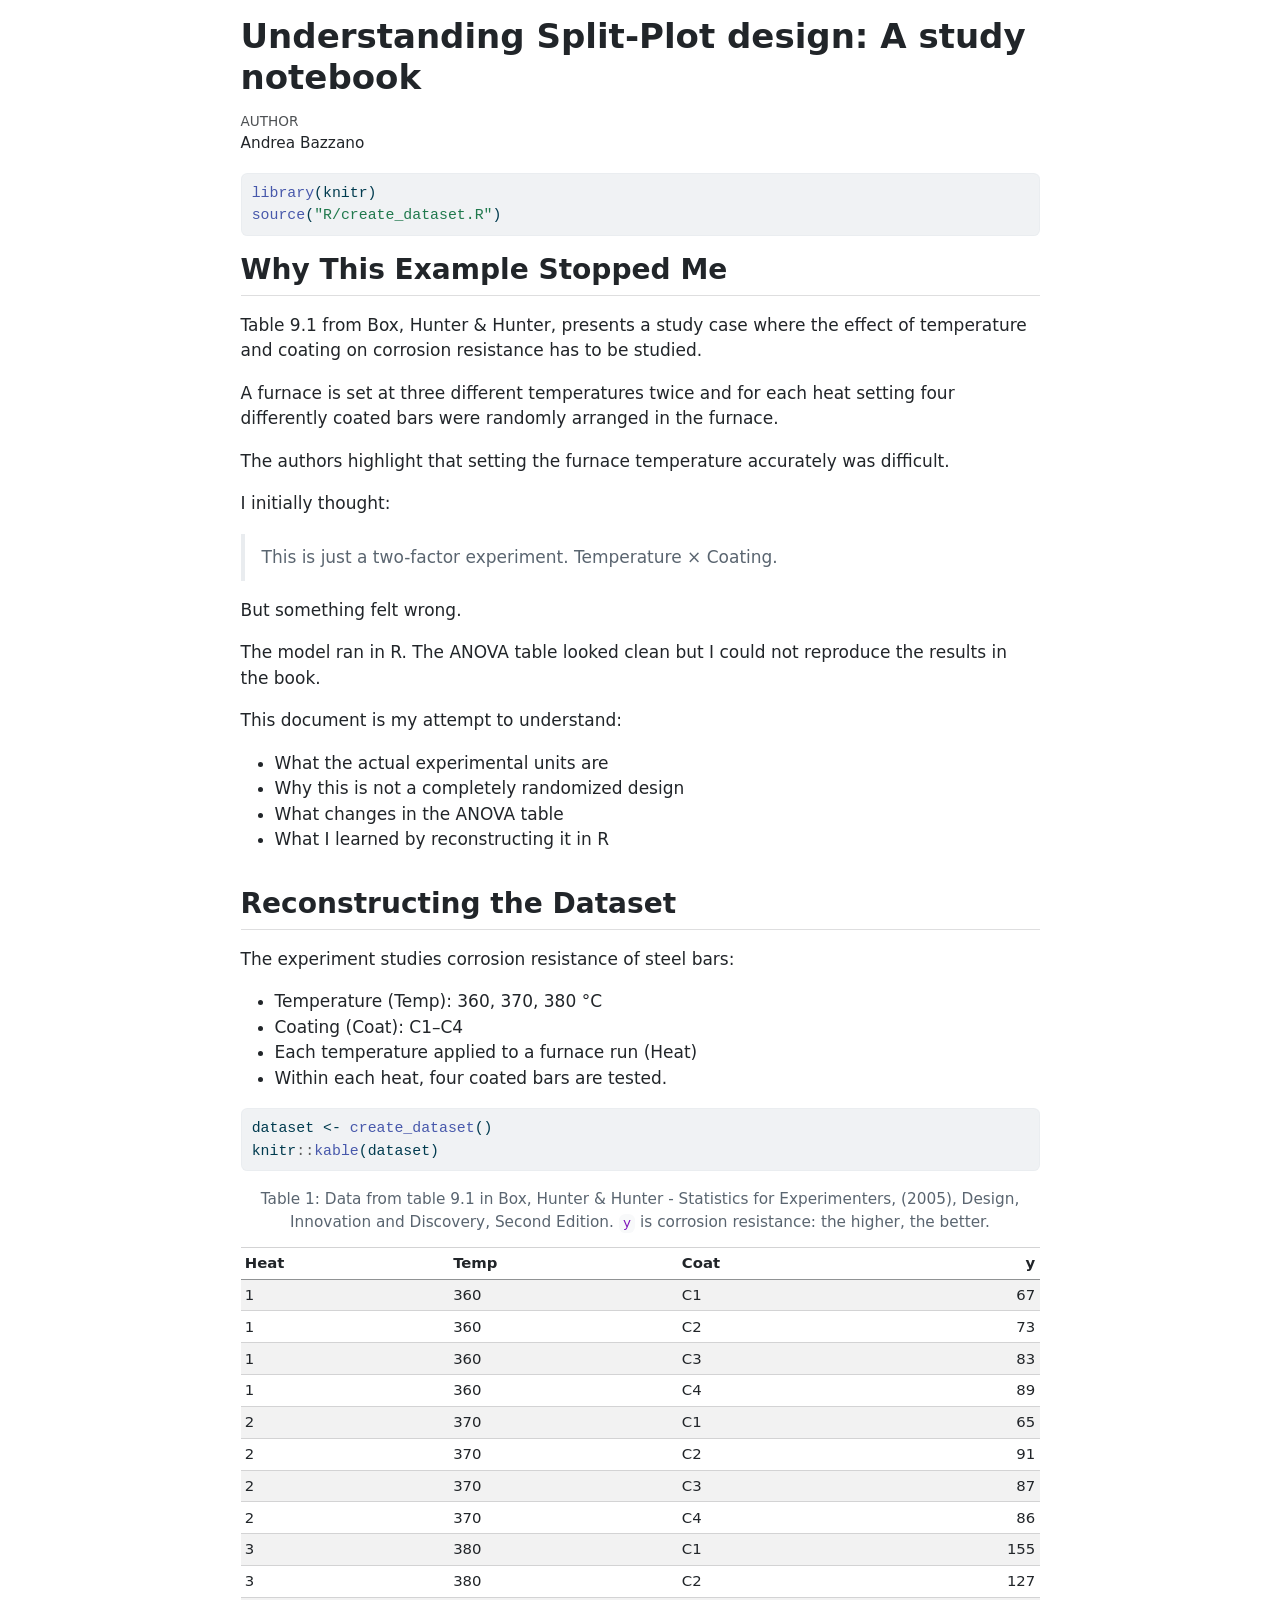
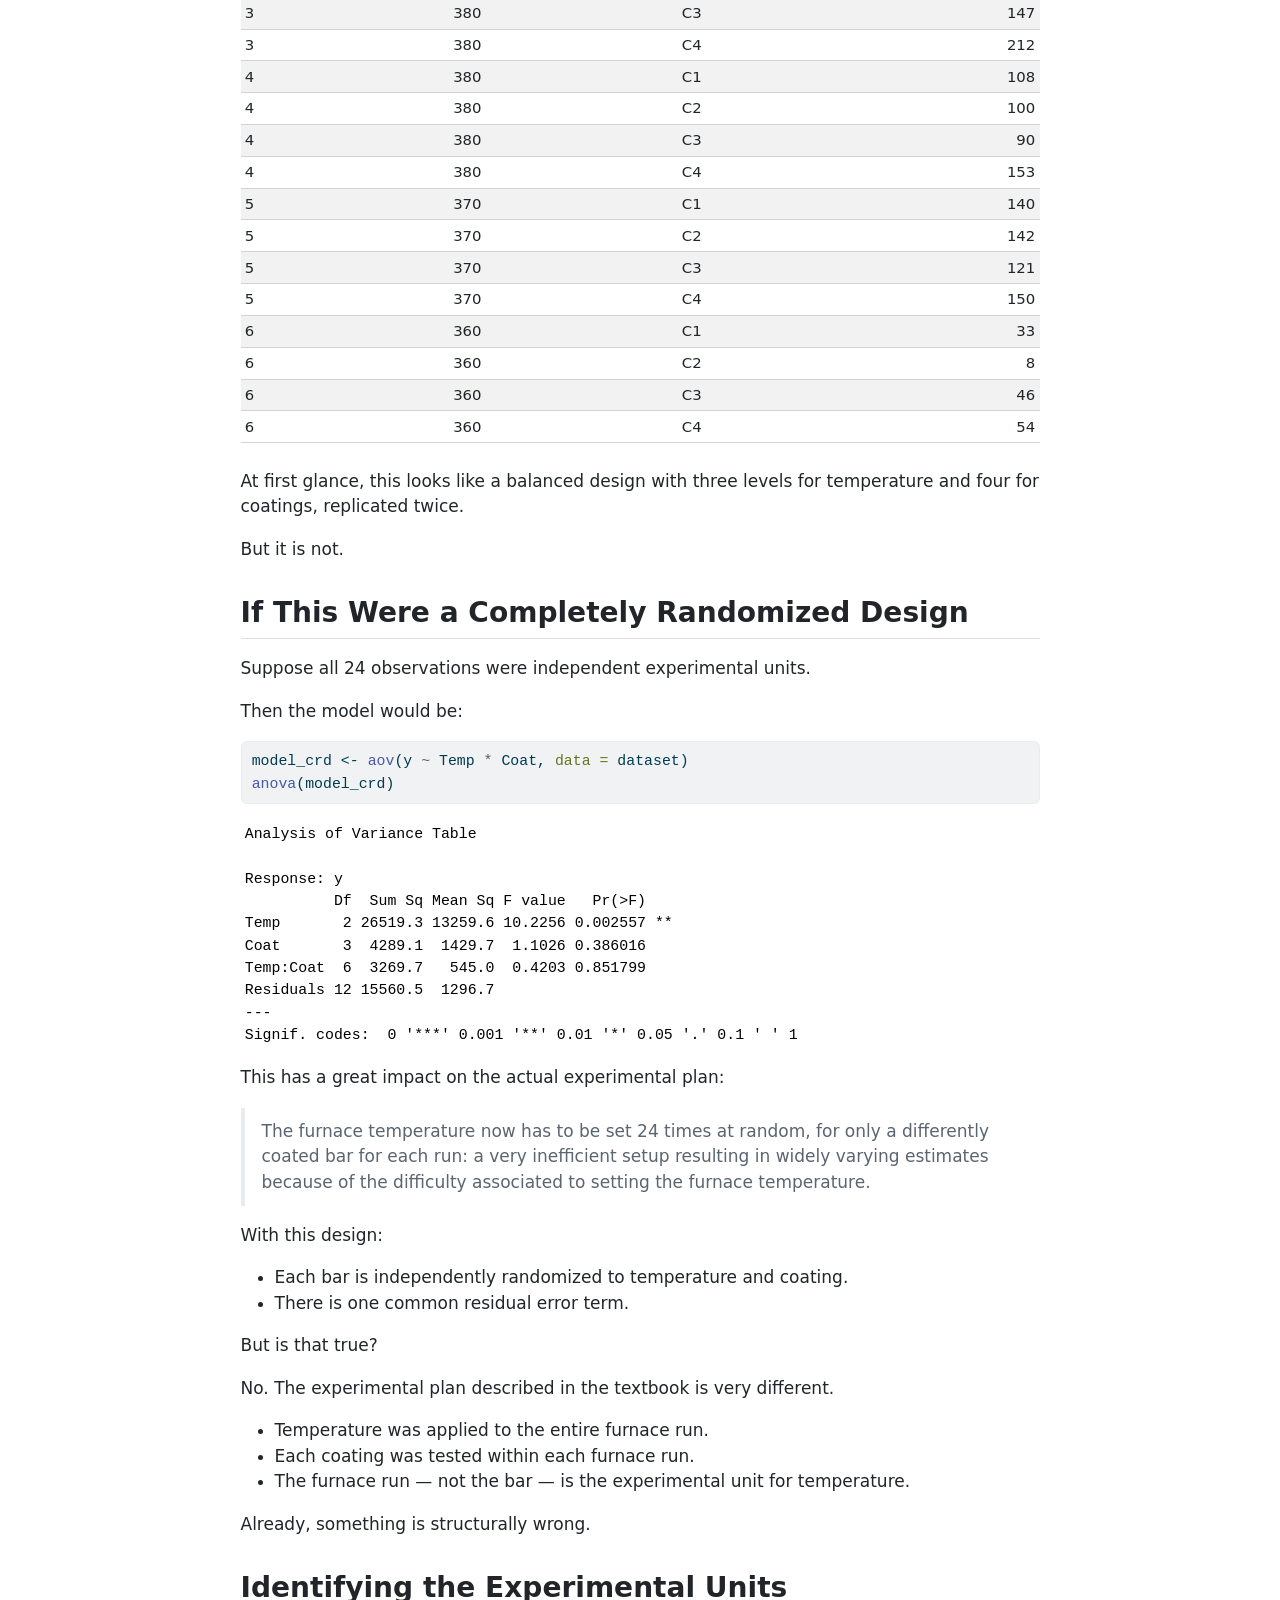
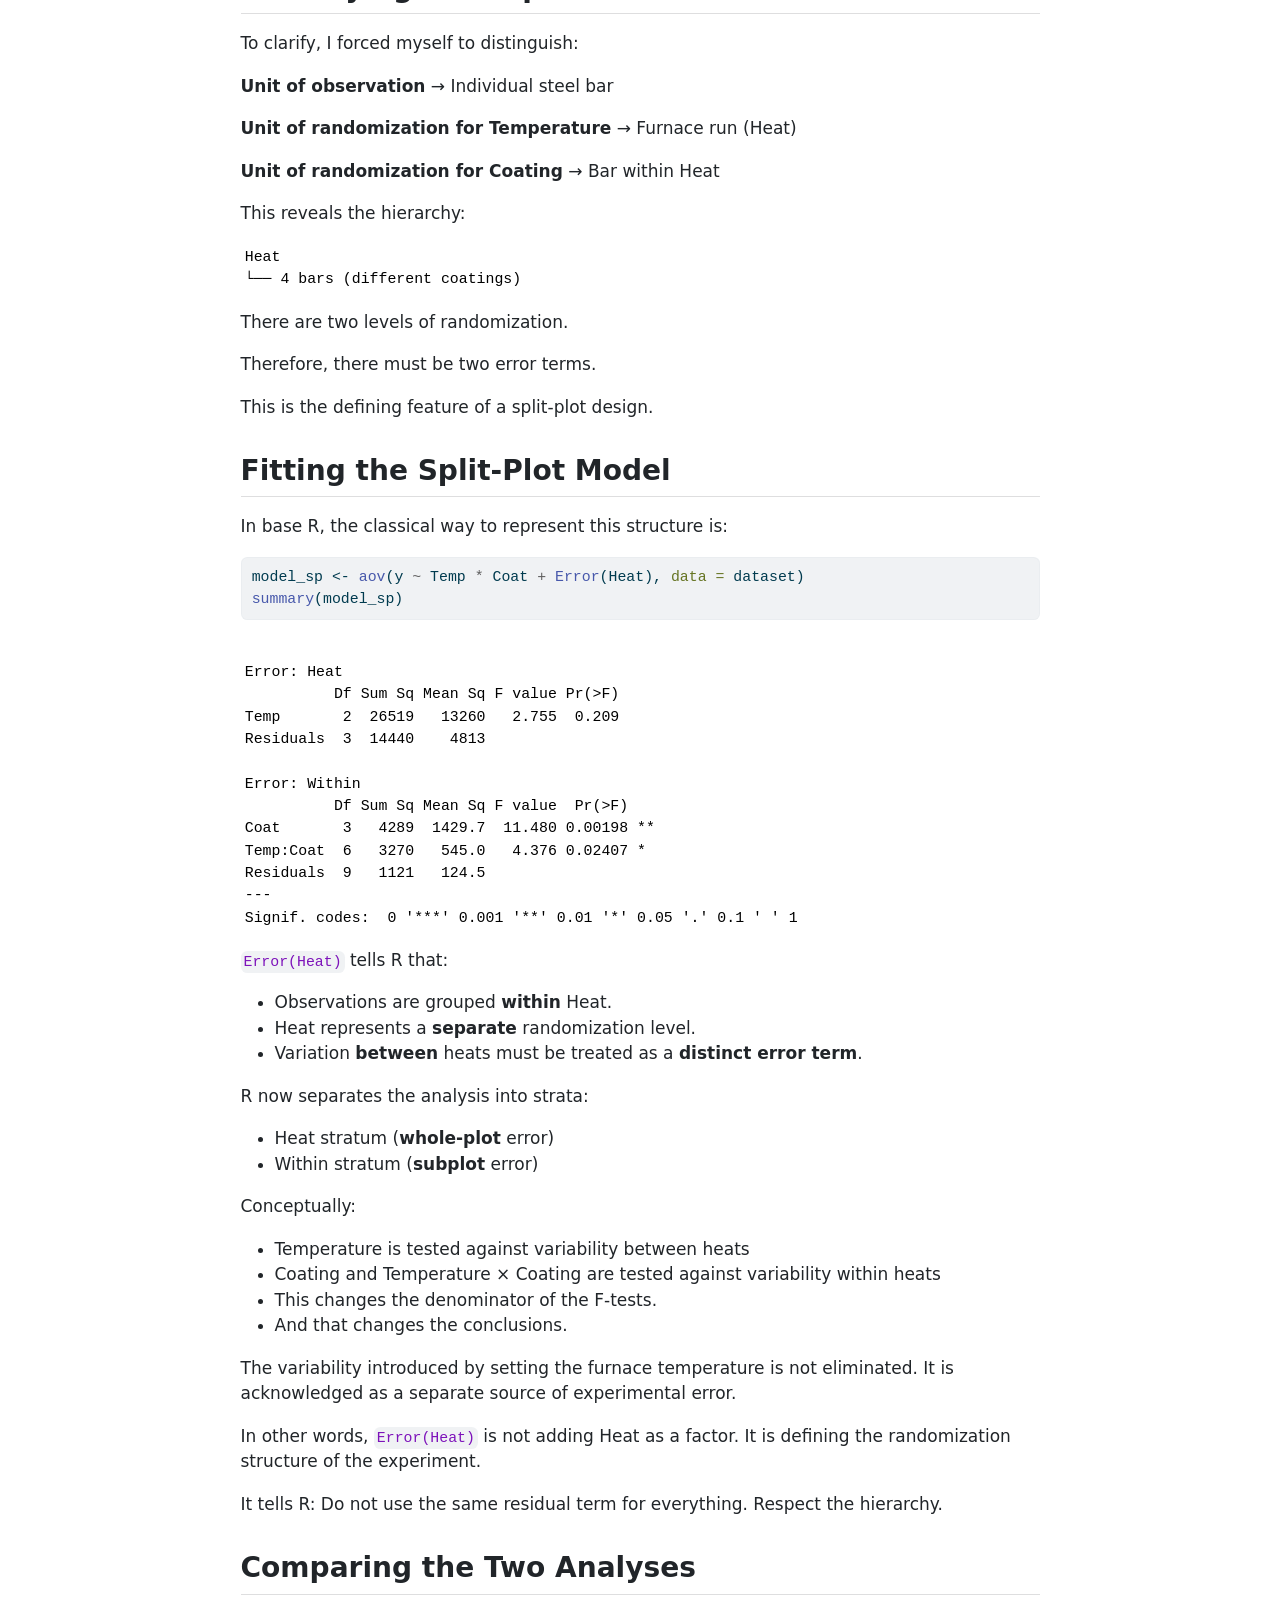
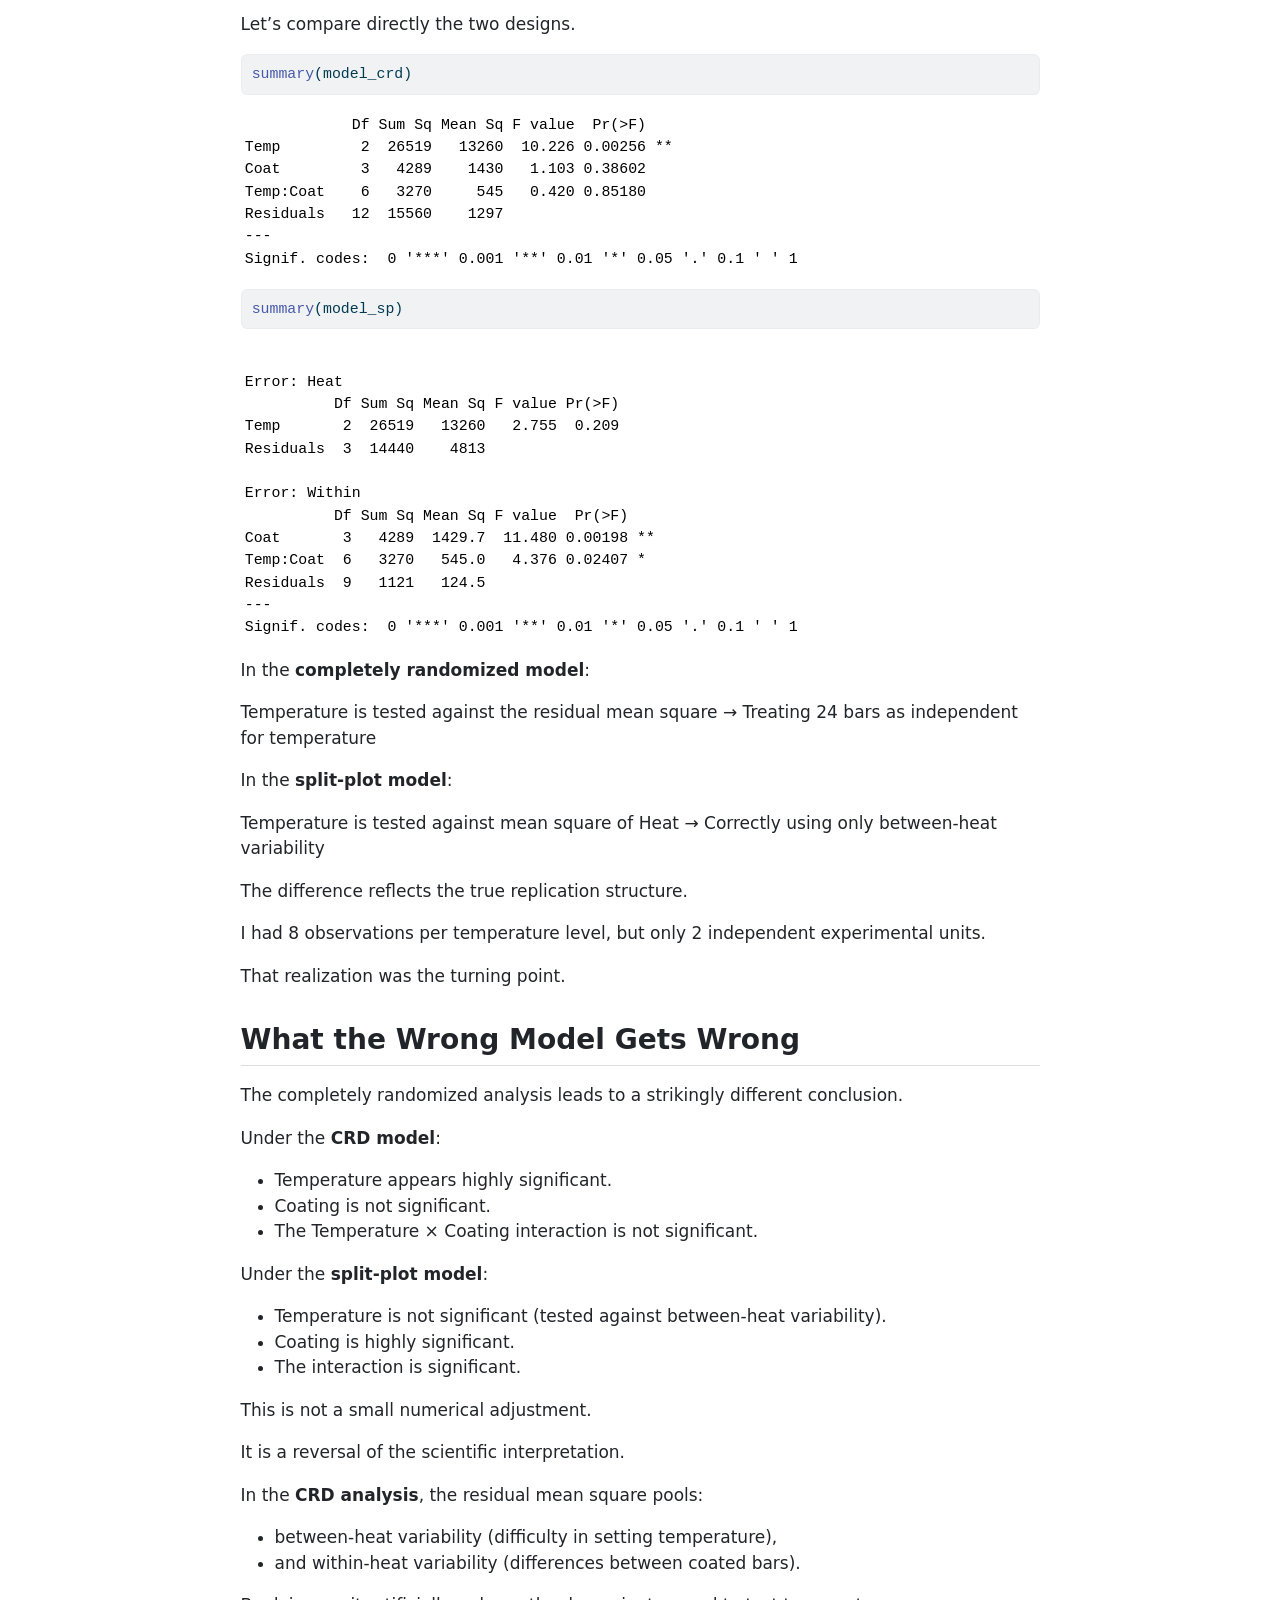
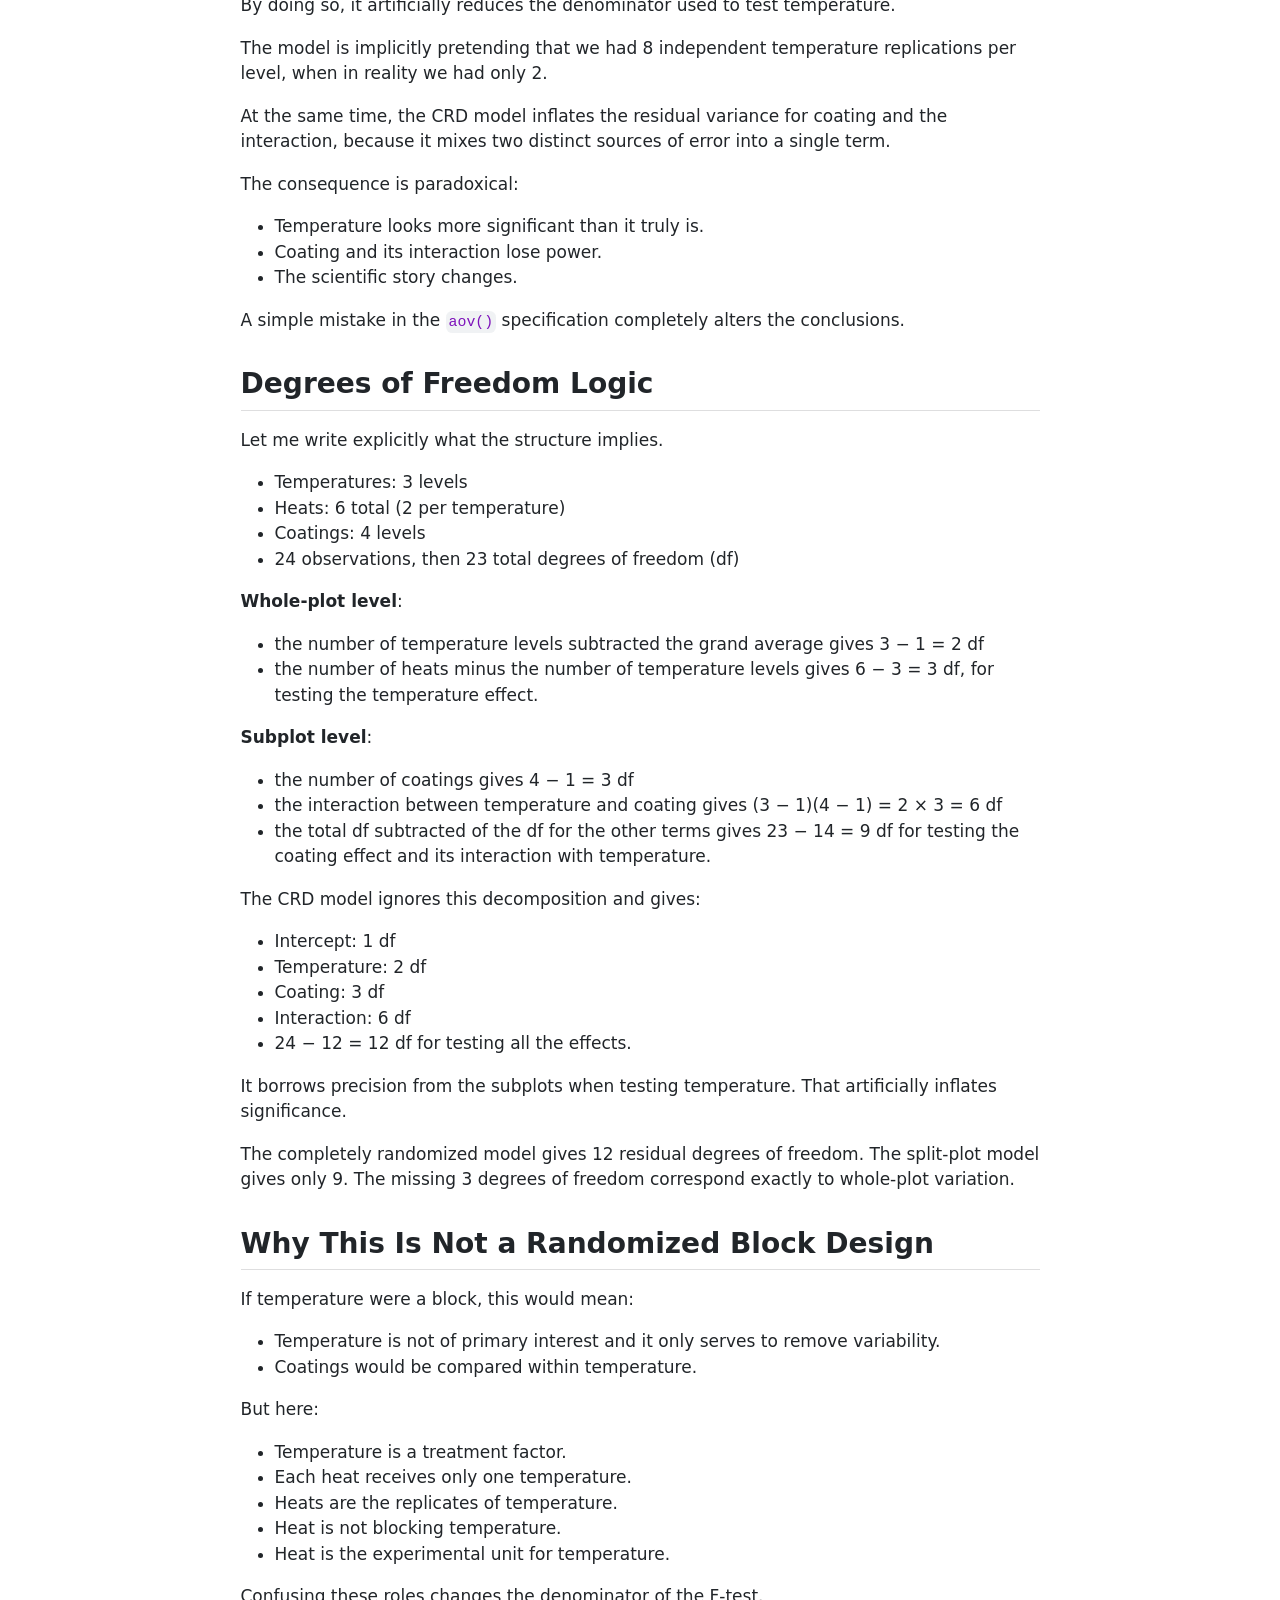
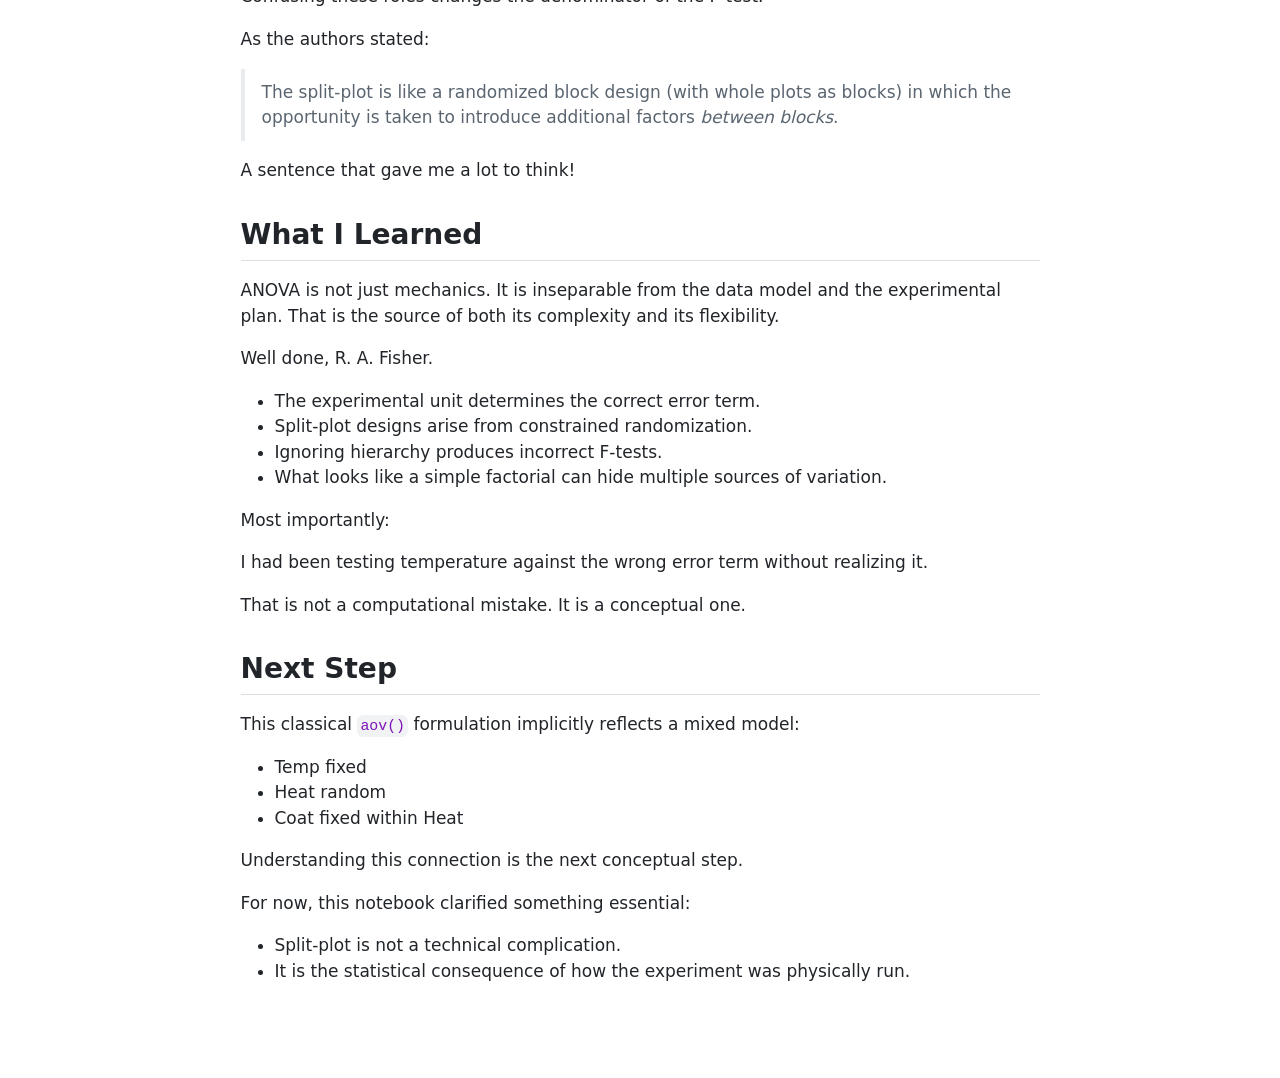
==== commit b2dfde4c: "Built site for gh-pages" ====
--- a/report.html
+++ b/report.html
@@ -2,7 +2,7 @@
 <html xmlns="http://www.w3.org/1999/xhtml" lang="en" xml:lang="en"><head>
 
 <meta charset="utf-8">
-<meta name="generator" content="quarto-1.7.32">
+<meta name="generator" content="quarto-1.8.27">
 
 <meta name="viewport" content="width=device-width, initial-scale=1.0, user-scalable=yes">
 
@@ -62,14 +62,15 @@
 <script src="report_files/libs/clipboard/clipboard.min.js"></script>
 <script src="report_files/libs/quarto-html/quarto.js" type="module"></script>
 <script src="report_files/libs/quarto-html/tabsets/tabsets.js" type="module"></script>
+<script src="report_files/libs/quarto-html/axe/axe-check.js" type="module"></script>
 <script src="report_files/libs/quarto-html/popper.min.js"></script>
 <script src="report_files/libs/quarto-html/tippy.umd.min.js"></script>
 <script src="report_files/libs/quarto-html/anchor.min.js"></script>
 <link href="report_files/libs/quarto-html/tippy.css" rel="stylesheet">
-<link href="report_files/libs/quarto-html/quarto-syntax-highlighting-37eea08aefeeee20ff55810ff984fec1.css" rel="stylesheet" id="quarto-text-highlighting-styles">
+<link href="report_files/libs/quarto-html/quarto-syntax-highlighting-ed96de9b727972fe78a7b5d16c58bf87.css" rel="stylesheet" id="quarto-text-highlighting-styles">
 <script src="report_files/libs/bootstrap/bootstrap.min.js"></script>
 <link href="report_files/libs/bootstrap/bootstrap-icons.css" rel="stylesheet">
-<link href="report_files/libs/bootstrap/bootstrap-2d73af08e50191c404607600e6e0cdff.min.css" rel="stylesheet" append-hash="true" id="quarto-bootstrap" data-mode="light">
+<link href="report_files/libs/bootstrap/bootstrap-1d090f757e2aa3c57a39f7a6ee6efa83.min.css" rel="stylesheet" append-hash="true" id="quarto-bootstrap" data-mode="light">
 
 
 </head>
@@ -106,8 +107,8 @@
 
 
 <div class="cell">
-<div class="sourceCode cell-code" id="cb1"><pre class="sourceCode r code-with-copy"><code class="sourceCode r"><span id="cb1-1"><a href="#cb1-1" aria-hidden="true" tabindex="-1"></a><span class="fu">library</span>(knitr)</span>
-<span id="cb1-2"><a href="#cb1-2" aria-hidden="true" tabindex="-1"></a><span class="fu">source</span>(<span class="st">"R/create_dataset.R"</span>)</span></code><button title="Copy to Clipboard" class="code-copy-button"><i class="bi"></i></button></pre></div>
+<div class="code-copy-outer-scaffold"><div class="sourceCode cell-code" id="cb1"><pre class="sourceCode r code-with-copy"><code class="sourceCode r"><span id="cb1-1"><a href="#cb1-1" aria-hidden="true" tabindex="-1"></a><span class="fu">library</span>(knitr)</span>
+<span id="cb1-2"><a href="#cb1-2" aria-hidden="true" tabindex="-1"></a><span class="fu">source</span>(<span class="st">"R/create_dataset.R"</span>)</span></code></pre></div><button title="Copy to Clipboard" class="code-copy-button"><i class="bi"></i></button></div>
 </div>
 <section id="why-this-example-stopped-me" class="level2">
 <h2 class="anchored" data-anchor-id="why-this-example-stopped-me">Why This Example Stopped Me</h2>
@@ -138,8 +139,8 @@
 <li>Within each heat, four coated bars are tested.</li>
 </ul>
 <div class="cell">
-<div class="sourceCode cell-code" id="cb2"><pre class="sourceCode r code-with-copy"><code class="sourceCode r"><span id="cb2-1"><a href="#cb2-1" aria-hidden="true" tabindex="-1"></a>dataset <span class="ot">&lt;-</span> <span class="fu">create_dataset</span>()</span>
-<span id="cb2-2"><a href="#cb2-2" aria-hidden="true" tabindex="-1"></a>knitr<span class="sc">::</span><span class="fu">kable</span>(dataset)</span></code><button title="Copy to Clipboard" class="code-copy-button"><i class="bi"></i></button></pre></div>
+<div class="code-copy-outer-scaffold"><div class="sourceCode cell-code" id="cb2"><pre class="sourceCode r code-with-copy"><code class="sourceCode r"><span id="cb2-1"><a href="#cb2-1" aria-hidden="true" tabindex="-1"></a>dataset <span class="ot">&lt;-</span> <span class="fu">create_dataset</span>()</span>
+<span id="cb2-2"><a href="#cb2-2" aria-hidden="true" tabindex="-1"></a>knitr<span class="sc">::</span><span class="fu">kable</span>(dataset)</span></code></pre></div><button title="Copy to Clipboard" class="code-copy-button"><i class="bi"></i></button></div>
 <div id="tbl-dataset" class="cell quarto-float quarto-figure quarto-figure-center anchored">
 <figure class="quarto-float quarto-float-tbl figure">
 <figcaption class="quarto-float-caption-top quarto-float-caption quarto-float-tbl" id="tbl-dataset-caption-0ceaefa1-69ba-4598-a22c-09a6ac19f8ca">
@@ -316,14 +317,14 @@
 <p>Suppose all 24 observations were independent experimental units.</p>
 <p>Then the model would be:</p>
 <div class="cell">
-<div class="sourceCode cell-code" id="cb3"><pre class="sourceCode r code-with-copy"><code class="sourceCode r"><span id="cb3-1"><a href="#cb3-1" aria-hidden="true" tabindex="-1"></a>model_crd <span class="ot">&lt;-</span> <span class="fu">aov</span>(y <span class="sc">~</span> Temp <span class="sc">*</span> Coat, <span class="at">data =</span> dataset)</span>
-<span id="cb3-2"><a href="#cb3-2" aria-hidden="true" tabindex="-1"></a><span class="fu">anova</span>(model_crd)</span></code><button title="Copy to Clipboard" class="code-copy-button"><i class="bi"></i></button></pre></div>
+<div class="code-copy-outer-scaffold"><div class="sourceCode cell-code" id="cb3"><pre class="sourceCode r code-with-copy"><code class="sourceCode r"><span id="cb3-1"><a href="#cb3-1" aria-hidden="true" tabindex="-1"></a>model_crd <span class="ot">&lt;-</span> <span class="fu">aov</span>(y <span class="sc">~</span> Temp <span class="sc">*</span> Coat, <span class="at">data =</span> dataset)</span>
+<span id="cb3-2"><a href="#cb3-2" aria-hidden="true" tabindex="-1"></a><span class="fu">anova</span>(model_crd)</span></code></pre></div><button title="Copy to Clipboard" class="code-copy-button"><i class="bi"></i></button></div>
 <div class="cell-output cell-output-stdout">
 <pre><code>Analysis of Variance Table
 
 Response: y
           Df  Sum Sq Mean Sq F value   Pr(&gt;F)   
-Temp       2 26519.2 13259.6 10.2256 0.002557 **
+Temp       2 26519.3 13259.6 10.2256 0.002557 **
 Coat       3  4289.1  1429.7  1.1026 0.386016   
 Temp:Coat  6  3269.7   545.0  0.4203 0.851799   
 Residuals 12 15560.5  1296.7                    
@@ -366,8 +367,8 @@
 <h2 class="anchored" data-anchor-id="fitting-the-split-plot-model">Fitting the Split-Plot Model</h2>
 <p>In base R, the classical way to represent this structure is:</p>
 <div class="cell">
-<div class="sourceCode cell-code" id="cb6"><pre class="sourceCode r code-with-copy"><code class="sourceCode r"><span id="cb6-1"><a href="#cb6-1" aria-hidden="true" tabindex="-1"></a>model_sp <span class="ot">&lt;-</span> <span class="fu">aov</span>(y <span class="sc">~</span> Temp <span class="sc">*</span> Coat <span class="sc">+</span> <span class="fu">Error</span>(Heat), <span class="at">data =</span> dataset)</span>
-<span id="cb6-2"><a href="#cb6-2" aria-hidden="true" tabindex="-1"></a><span class="fu">summary</span>(model_sp)</span></code><button title="Copy to Clipboard" class="code-copy-button"><i class="bi"></i></button></pre></div>
+<div class="code-copy-outer-scaffold"><div class="sourceCode cell-code" id="cb6"><pre class="sourceCode r code-with-copy"><code class="sourceCode r"><span id="cb6-1"><a href="#cb6-1" aria-hidden="true" tabindex="-1"></a>model_sp <span class="ot">&lt;-</span> <span class="fu">aov</span>(y <span class="sc">~</span> Temp <span class="sc">*</span> Coat <span class="sc">+</span> <span class="fu">Error</span>(Heat), <span class="at">data =</span> dataset)</span>
+<span id="cb6-2"><a href="#cb6-2" aria-hidden="true" tabindex="-1"></a><span class="fu">summary</span>(model_sp)</span></code></pre></div><button title="Copy to Clipboard" class="code-copy-button"><i class="bi"></i></button></div>
 <div class="cell-output cell-output-stdout">
 <pre><code>
 Error: Heat
@@ -410,7 +411,7 @@
 <h2 class="anchored" data-anchor-id="comparing-the-two-analyses">Comparing the Two Analyses</h2>
 <p>Let’s compare directly the two designs.</p>
 <div class="cell">
-<div class="sourceCode cell-code" id="cb8"><pre class="sourceCode r code-with-copy"><code class="sourceCode r"><span id="cb8-1"><a href="#cb8-1" aria-hidden="true" tabindex="-1"></a><span class="fu">summary</span>(model_crd)</span></code><button title="Copy to Clipboard" class="code-copy-button"><i class="bi"></i></button></pre></div>
+<div class="code-copy-outer-scaffold"><div class="sourceCode cell-code" id="cb8"><pre class="sourceCode r code-with-copy"><code class="sourceCode r"><span id="cb8-1"><a href="#cb8-1" aria-hidden="true" tabindex="-1"></a><span class="fu">summary</span>(model_crd)</span></code></pre></div><button title="Copy to Clipboard" class="code-copy-button"><i class="bi"></i></button></div>
 <div class="cell-output cell-output-stdout">
 <pre><code>            Df Sum Sq Mean Sq F value  Pr(&gt;F)   
 Temp         2  26519   13260  10.226 0.00256 **
@@ -420,7 +421,7 @@
 ---
 Signif. codes:  0 '***' 0.001 '**' 0.01 '*' 0.05 '.' 0.1 ' ' 1</code></pre>
 </div>
-<div class="sourceCode cell-code" id="cb10"><pre class="sourceCode r code-with-copy"><code class="sourceCode r"><span id="cb10-1"><a href="#cb10-1" aria-hidden="true" tabindex="-1"></a><span class="fu">summary</span>(model_sp)</span></code><button title="Copy to Clipboard" class="code-copy-button"><i class="bi"></i></button></pre></div>
+<div class="code-copy-outer-scaffold"><div class="sourceCode cell-code" id="cb10"><pre class="sourceCode r code-with-copy"><code class="sourceCode r"><span id="cb10-1"><a href="#cb10-1" aria-hidden="true" tabindex="-1"></a><span class="fu">summary</span>(model_sp)</span></code></pre></div><button title="Copy to Clipboard" class="code-copy-button"><i class="bi"></i></button></div>
 <div class="cell-output cell-output-stdout">
 <pre><code>
 Error: Heat
@@ -614,13 +615,14 @@
       e.clearSelection();
     }
     const getTextToCopy = function(trigger) {
-        const codeEl = trigger.previousElementSibling.cloneNode(true);
-        for (const childEl of codeEl.children) {
-          if (isCodeAnnotation(childEl)) {
-            childEl.remove();
-          }
-        }
-        return codeEl.innerText;
+      const outerScaffold = trigger.parentElement.cloneNode(true);
+      const codeEl = outerScaffold.querySelector('code');
+      for (const childEl of codeEl.children) {
+        if (isCodeAnnotation(childEl)) {
+          childEl.remove();
+        }
+      }
+      return codeEl.innerText;
     }
     const clipboard = new window.ClipboardJS('.code-copy-button:not([data-in-quarto-modal])', {
       text: getTextToCopy
--- a/report_files/libs/quarto-html/quarto-syntax-highlighting-ed96de9b727972fe78a7b5d16c58bf87.css
+++ b/report_files/libs/quarto-html/quarto-syntax-highlighting-ed96de9b727972fe78a7b5d16c58bf87.css
@@ -0,0 +1,236 @@
+/* quarto syntax highlight colors */
+:root {
+  --quarto-hl-ot-color: #003B4F;
+  --quarto-hl-at-color: #657422;
+  --quarto-hl-ss-color: #20794D;
+  --quarto-hl-an-color: #5E5E5E;
+  --quarto-hl-fu-color: #4758AB;
+  --quarto-hl-st-color: #20794D;
+  --quarto-hl-cf-color: #003B4F;
+  --quarto-hl-op-color: #5E5E5E;
+  --quarto-hl-er-color: #AD0000;
+  --quarto-hl-bn-color: #AD0000;
+  --quarto-hl-al-color: #AD0000;
+  --quarto-hl-va-color: #111111;
+  --quarto-hl-bu-color: inherit;
+  --quarto-hl-ex-color: inherit;
+  --quarto-hl-pp-color: #AD0000;
+  --quarto-hl-in-color: #5E5E5E;
+  --quarto-hl-vs-color: #20794D;
+  --quarto-hl-wa-color: #5E5E5E;
+  --quarto-hl-do-color: #5E5E5E;
+  --quarto-hl-im-color: #00769E;
+  --quarto-hl-ch-color: #20794D;
+  --quarto-hl-dt-color: #AD0000;
+  --quarto-hl-fl-color: #AD0000;
+  --quarto-hl-co-color: #5E5E5E;
+  --quarto-hl-cv-color: #5E5E5E;
+  --quarto-hl-cn-color: #8f5902;
+  --quarto-hl-sc-color: #5E5E5E;
+  --quarto-hl-dv-color: #AD0000;
+  --quarto-hl-kw-color: #003B4F;
+}
+
+/* other quarto variables */
+:root {
+  --quarto-font-monospace: SFMono-Regular, Menlo, Monaco, Consolas, "Liberation Mono", "Courier New", monospace;
+}
+
+/* syntax highlight based on Pandoc's rules */
+pre > code.sourceCode > span {
+  color: #003B4F;
+}
+
+code.sourceCode > span {
+  color: #003B4F;
+}
+
+div.sourceCode,
+div.sourceCode pre.sourceCode {
+  color: #003B4F;
+}
+
+/* Normal */
+code span {
+  color: #003B4F;
+}
+
+/* Alert */
+code span.al {
+  color: #AD0000;
+  font-style: inherit;
+}
+
+/* Annotation */
+code span.an {
+  color: #5E5E5E;
+  font-style: inherit;
+}
+
+/* Attribute */
+code span.at {
+  color: #657422;
+  font-style: inherit;
+}
+
+/* BaseN */
+code span.bn {
+  color: #AD0000;
+  font-style: inherit;
+}
+
+/* BuiltIn */
+code span.bu {
+  font-style: inherit;
+}
+
+/* ControlFlow */
+code span.cf {
+  color: #003B4F;
+  font-weight: bold;
+  font-style: inherit;
+}
+
+/* Char */
+code span.ch {
+  color: #20794D;
+  font-style: inherit;
+}
+
+/* Constant */
+code span.cn {
+  color: #8f5902;
+  font-style: inherit;
+}
+
+/* Comment */
+code span.co {
+  color: #5E5E5E;
+  font-style: inherit;
+}
+
+/* CommentVar */
+code span.cv {
+  color: #5E5E5E;
+  font-style: italic;
+}
+
+/* Documentation */
+code span.do {
+  color: #5E5E5E;
+  font-style: italic;
+}
+
+/* DataType */
+code span.dt {
+  color: #AD0000;
+  font-style: inherit;
+}
+
+/* DecVal */
+code span.dv {
+  color: #AD0000;
+  font-style: inherit;
+}
+
+/* Error */
+code span.er {
+  color: #AD0000;
+  font-style: inherit;
+}
+
+/* Extension */
+code span.ex {
+  font-style: inherit;
+}
+
+/* Float */
+code span.fl {
+  color: #AD0000;
+  font-style: inherit;
+}
+
+/* Function */
+code span.fu {
+  color: #4758AB;
+  font-style: inherit;
+}
+
+/* Import */
+code span.im {
+  color: #00769E;
+  font-style: inherit;
+}
+
+/* Information */
+code span.in {
+  color: #5E5E5E;
+  font-style: inherit;
+}
+
+/* Keyword */
+code span.kw {
+  color: #003B4F;
+  font-weight: bold;
+  font-style: inherit;
+}
+
+/* Operator */
+code span.op {
+  color: #5E5E5E;
+  font-style: inherit;
+}
+
+/* Other */
+code span.ot {
+  color: #003B4F;
+  font-style: inherit;
+}
+
+/* Preprocessor */
+code span.pp {
+  color: #AD0000;
+  font-style: inherit;
+}
+
+/* SpecialChar */
+code span.sc {
+  color: #5E5E5E;
+  font-style: inherit;
+}
+
+/* SpecialString */
+code span.ss {
+  color: #20794D;
+  font-style: inherit;
+}
+
+/* String */
+code span.st {
+  color: #20794D;
+  font-style: inherit;
+}
+
+/* Variable */
+code span.va {
+  color: #111111;
+  font-style: inherit;
+}
+
+/* VerbatimString */
+code span.vs {
+  color: #20794D;
+  font-style: inherit;
+}
+
+/* Warning */
+code span.wa {
+  color: #5E5E5E;
+  font-style: italic;
+}
+
+.prevent-inlining {
+  content: "</";
+}
+
+/*# sourceMappingURL=0920dd6d7437995b8cdf7429764427b1.css.map */
